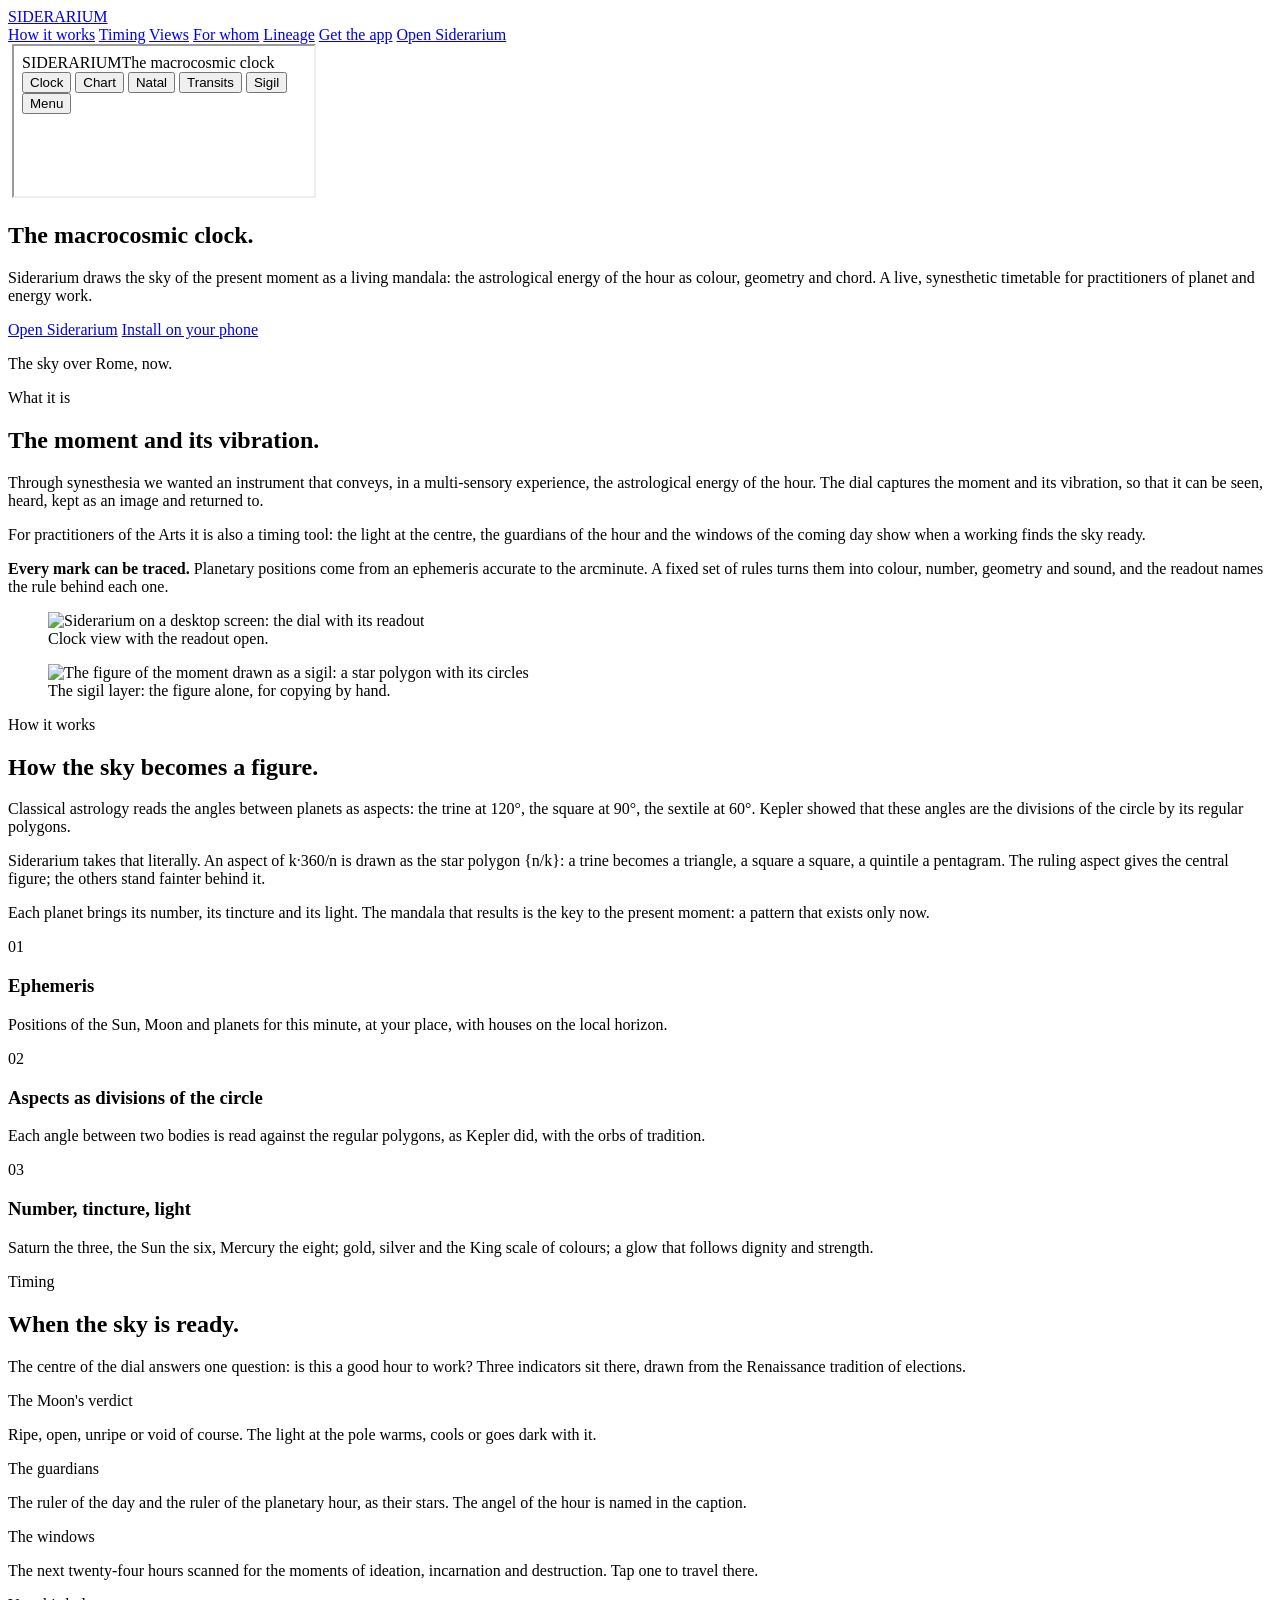
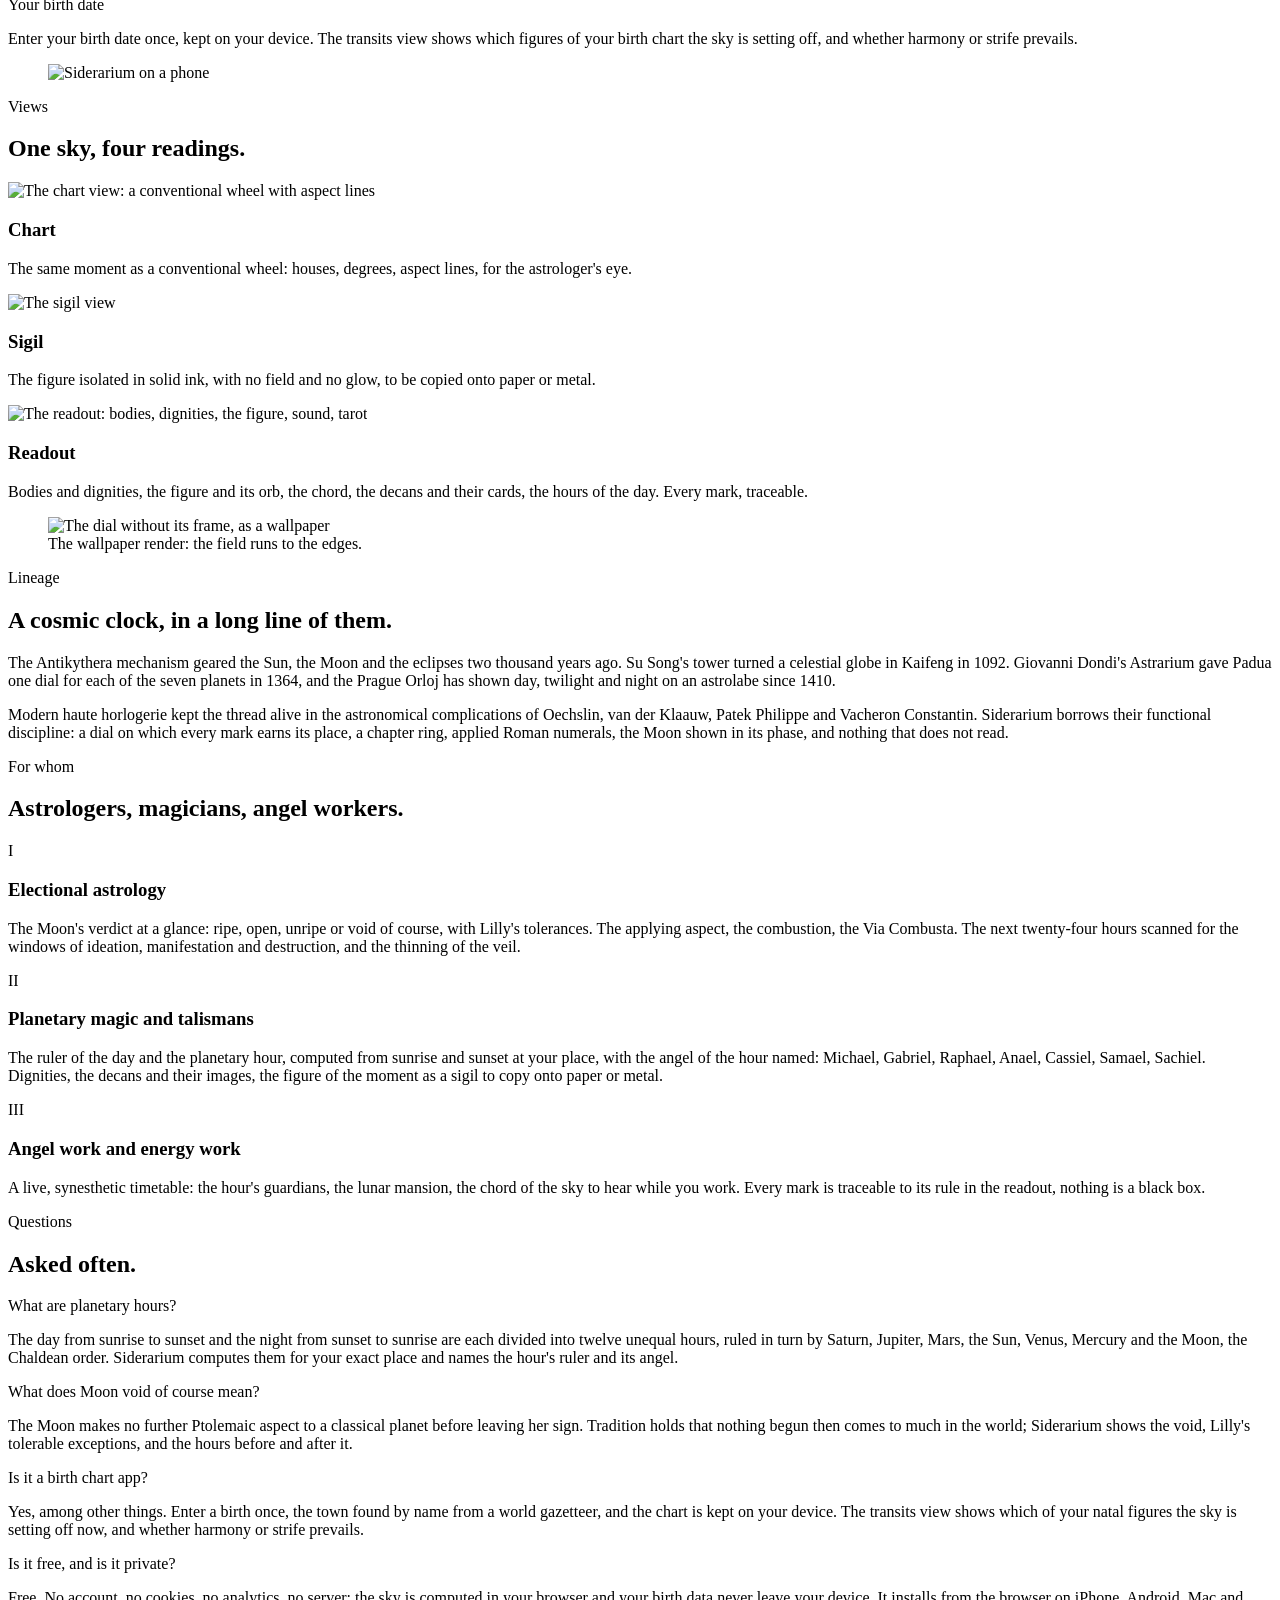
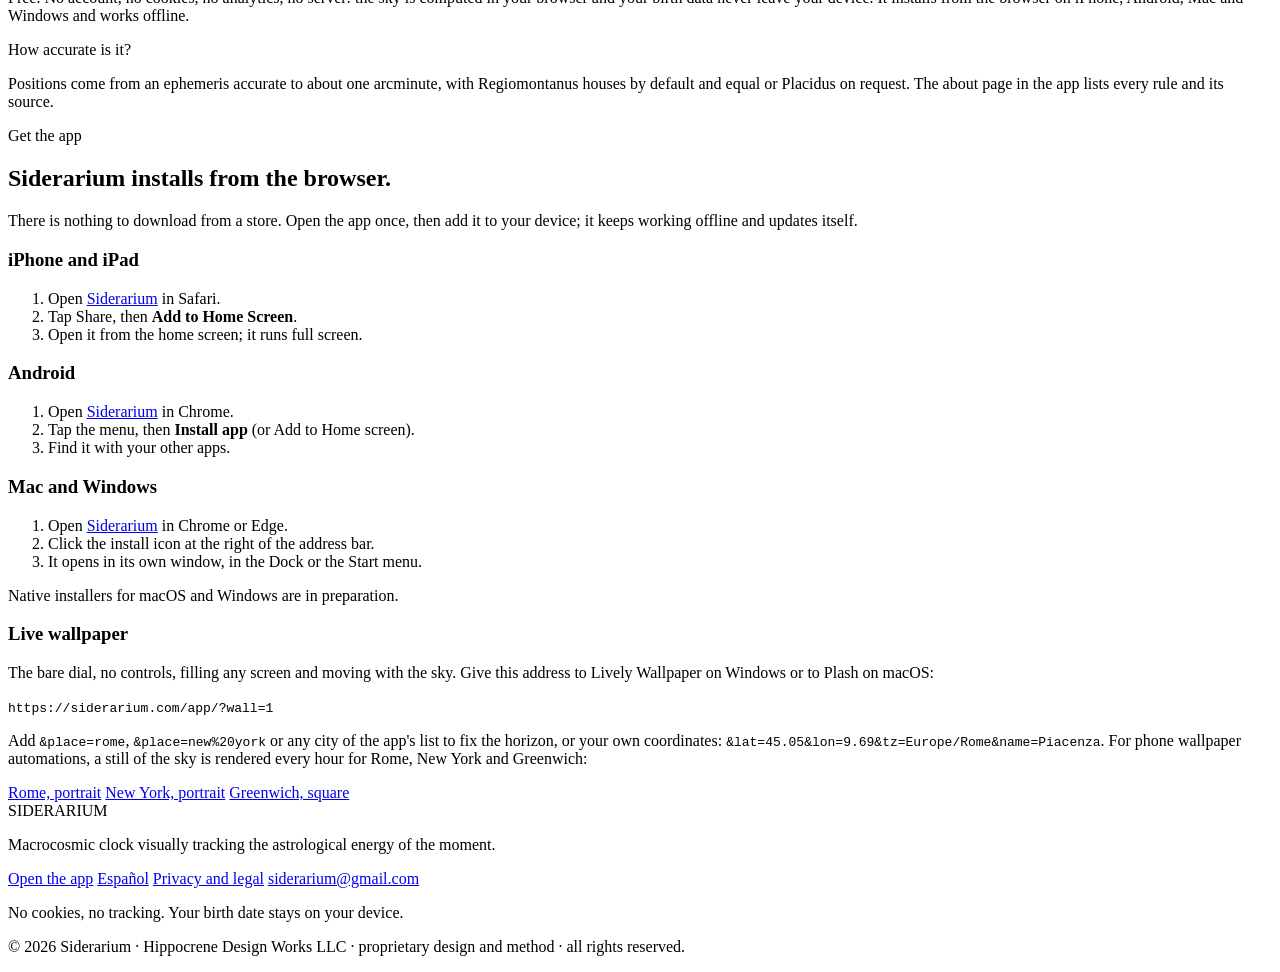
==== index.html @ b53ebc01 "publish siderarium 8eeb54c00aac8a73d66653afdf6c944dab0ee552" ====
<!doctype html>
<html lang="en">
<head>
<meta charset="utf-8">
<meta name="viewport" content="width=device-width, initial-scale=1, viewport-fit=cover">
<meta name="theme-color" content="#000000">
<title>Siderarium · Macrocosmic Clock · Planetary Hours</title>
<meta name="description" content="The sky of this moment as a living mandala: planetary hours and their angels, the Moon void of course, electional windows, the veil.">
<link rel="canonical" href="https://siderarium.com/">
<link rel="alternate" hreflang="en" href="https://siderarium.com/">
<link rel="alternate" hreflang="es" href="https://siderarium.com/app/?lang=es">
<link rel="alternate" hreflang="x-default" href="https://siderarium.com/">
<meta name="robots" content="index, follow, max-image-preview:large">
<meta property="og:title" content="Siderarium · the macrocosmic clock">
<meta property="og:description" content="The sky of the present moment as a living mandala: colour, geometry and chord. A live, synesthetic timetable for practitioners of planet and energy work.">
<meta property="og:image" content="https://siderarium.com/img/hero.jpg">
<meta property="og:url" content="https://siderarium.com/">
<meta property="og:site_name" content="Siderarium">
<meta property="og:type" content="website">
<meta name="twitter:card" content="summary_large_image">
<meta name="twitter:title" content="Siderarium · the macrocosmic clock">
<meta name="twitter:description" content="Planetary hours and their angels, the Moon's verdict, electional windows and the veil, drawn live from the sky of this moment.">
<meta name="twitter:image" content="https://siderarium.com/img/hero.jpg">
<link rel="icon" type="image/png" sizes="32x32" href="img/siderarium-32.png">
<link rel="icon" type="image/png" sizes="64x64" href="img/siderarium-64.png">
<link rel="icon" type="image/png" sizes="192x192" href="img/siderarium-192.png">
<link rel="apple-touch-icon" href="img/siderarium-180.png">
<style>
@font-face { font-family: Geist; font-weight: 400; font-display: swap; src: url("fonts/Geist-Regular.woff2") format("woff2"); }
@font-face { font-family: Geist; font-weight: 500; font-display: swap; src: url("fonts/Geist-Medium.woff2") format("woff2"); }
@font-face { font-family: "Geist Mono"; font-weight: 400; font-display: swap; src: url("fonts/GeistMono-Regular.woff2") format("woff2"); }
</style>
<link rel="stylesheet" href="style.css">
<script type="application/ld+json">
{"@context":"https://schema.org","@graph":[
 {"@type":"Organization","@id":"https://siderarium.com/#org","name":"Hippocrene Design Works LLC","url":"https://siderarium.com/","logo":"https://siderarium.com/img/siderarium-512.png","email":"siderarium@gmail.com"},
 {"@type":"WebSite","@id":"https://siderarium.com/#site","url":"https://siderarium.com/","name":"Siderarium","description":"The macrocosmic clock: the sky of the present moment as a living mandala, with planetary hours, the Moon's verdict, electional windows and the thinning of the veil.","publisher":{"@id":"https://siderarium.com/#org"},"inLanguage":["en","es"]},
 {"@type":"SoftwareApplication","@id":"https://siderarium.com/#app","name":"Siderarium","alternateName":"Siderarium, the macrocosmic clock","url":"https://siderarium.com/app/","applicationCategory":"LifestyleApplication","applicationSubCategory":"Astrology","operatingSystem":"Web, iOS, Android, macOS, Windows","browserRequirements":"Requires a modern browser; installs as a progressive web app","offers":{"@type":"Offer","price":"0","priceCurrency":"USD"},"description":"A live astrological clock for astrologers, magicians and angel workers: planetary hours and their angels, the Moon void of course and her verdict, electional windows, the thinning of the veil, birth charts and transits, the figure of the moment as a sigil and as a chord.","featureList":["Planetary hours and the angel of the hour","Moon void of course and the Moon's verdict","Electional windows: ideation, manifestation, destruction","The thinning of the veil","Birth charts with a world gazetteer, transits and synastry","Sigil of the moment","The chord of the sky, to listen"],"image":"https://siderarium.com/img/hero.jpg","author":{"@id":"https://siderarium.com/#org"},"isAccessibleForFree":true,"inLanguage":["en","es"]},
 {"@type":"FAQPage","mainEntity":[
  {"@type":"Question","name":"What are planetary hours?","acceptedAnswer":{"@type":"Answer","text":"The day from sunrise to sunset and the night from sunset to sunrise are each divided into twelve unequal hours, ruled in turn by Saturn, Jupiter, Mars, the Sun, Venus, Mercury and the Moon, the Chaldean order. Siderarium computes them for your exact place and names the hour's ruler and its angel."}},
  {"@type":"Question","name":"What does Moon void of course mean?","acceptedAnswer":{"@type":"Answer","text":"The Moon makes no further Ptolemaic aspect to a classical planet before leaving her sign. Tradition holds that nothing begun then comes to much in the world; Siderarium shows the void, Lilly's tolerable exceptions, and the hours before and after it."}},
  {"@type":"Question","name":"Is Siderarium a birth chart app?","acceptedAnswer":{"@type":"Answer","text":"Yes, among other things. Enter a birth once, the town found by name from a world gazetteer, and the chart is kept on your device. The transits view shows which of your natal figures the sky is setting off now, and whether harmony or strife prevails."}},
  {"@type":"Question","name":"Is Siderarium free and private?","acceptedAnswer":{"@type":"Answer","text":"Free. No account, no cookies, no analytics, no server: the sky is computed in your browser and your birth data never leave your device. It installs from the browser on iPhone, Android, Mac and Windows and works offline."}},
  {"@type":"Question","name":"How accurate is Siderarium?","acceptedAnswer":{"@type":"Answer","text":"Positions come from an ephemeris accurate to about one arcminute, with Regiomontanus houses by default and equal or Placidus on request. The about page in the app lists every rule and its source."}}
 ]}
]}
</script>
</head>
<body>

<header class="bar">
  <a class="brand" href="#top" aria-label="Siderarium"><img src="img/siderarium-192.png" alt=""><span class="mark">SIDERARIUM</span></a>
  <nav>
    <a href="#how">How it works</a>
    <a href="#timing">Timing</a>
    <a href="#views">Views</a>
    <a href="#who">For whom</a>
    <a href="#lineage">Lineage</a>
    <a href="#get">Get the app</a>
    <a class="btn small primary" href="app/">Open Siderarium</a>
  </nav>
</header>

<main id="top">
  <section class="hero">
    <div class="sky" aria-hidden="true">
      <picture>
        <source media="(max-width: 700px)" srcset="img/hero-square.jpg">
        <img src="img/hero.jpg" alt="">
      </picture>
      <iframe id="live" title="Siderarium, live" data-src="app/?wall=1&amp;place=rome" tabindex="-1"></iframe>
    </div>
    <div class="wrap">
      <h1>The macrocosmic clock.</h1>
      <p class="lede">Siderarium draws the sky of the present moment as a living mandala: the astrological energy of the hour as colour, geometry and chord. A live, synesthetic timetable for practitioners of planet and energy work.</p>
      <div class="cta">
        <a class="btn primary" href="app/">Open Siderarium</a>
        <a class="btn" href="#get">Install on your phone</a>
      </div>
      <p class="live-note" id="live-note">The sky over Rome, now.</p>
    </div>
  </section>

  <section id="what">
    <div class="wrap two">
      <div class="prose">
        <p class="kicker">What it is</p>
        <h2>The moment and its vibration.</h2>
        <p>Through synesthesia we wanted an instrument that conveys, in a multi-sensory experience, the astrological energy of the hour. The dial captures the moment and its vibration, so that it can be seen, heard, kept as an image and returned to.</p>
        <p>For practitioners of the Arts it is also a timing tool: the light at the centre, the guardians of the hour and the windows of the coming day show when a working finds the sky ready.</p>
        <p><strong>Every mark can be traced.</strong> Planetary positions come from an ephemeris accurate to the arcminute. A fixed set of rules turns them into colour, number, geometry and sound, and the readout names the rule behind each one.</p>
      </div>
      <figure>
        <img loading="lazy" src="img/desk-clock.jpg" alt="Siderarium on a desktop screen: the dial with its readout" width="1800" height="1125">
        <figcaption>Clock view with the readout open.</figcaption>
      </figure>
    </div>
  </section>

  <section id="how">
    <div class="wrap">
      <div class="two flip">
        <figure>
          <img loading="lazy" src="img/figure.jpg" alt="The figure of the moment drawn as a sigil: a star polygon with its circles" width="1000" height="1000">
          <figcaption>The sigil layer: the figure alone, for copying by hand.</figcaption>
        </figure>
        <div class="prose">
          <p class="kicker">How it works</p>
          <h2>How the sky becomes a figure.</h2>
          <p>Classical astrology reads the angles between planets as aspects: the trine at 120°, the square at 90°, the sextile at 60°. Kepler showed that these angles are the divisions of the circle by its regular polygons.</p>
          <p>Siderarium takes that literally. An aspect of k·360/n is drawn as the star polygon {n/k}: a trine becomes a triangle, a square a square, a quintile a pentagram. The ruling aspect gives the central figure; the others stand fainter behind it.</p>
          <p>Each planet brings its number, its tincture and its light. The mandala that results is the key to the present moment: a pattern that exists only now.</p>
        </div>
      </div>
      <div class="steps">
        <div class="step"><span class="n">01</span><h3>Ephemeris</h3><p>Positions of the Sun, Moon and planets for this minute, at your place, with houses on the local horizon.</p></div>
        <div class="step"><span class="n">02</span><h3>Aspects as divisions of the circle</h3><p>Each angle between two bodies is read against the regular polygons, as Kepler did, with the orbs of tradition.</p></div>
        <div class="step"><span class="n">03</span><h3>Number, tincture, light</h3><p>Saturn the three, the Sun the six, Mercury the eight; gold, silver and the King scale of colours; a glow that follows dignity and strength.</p></div>
      </div>
    </div>
  </section>

  <section id="timing">
    <div class="wrap two">
      <div class="prose">
        <p class="kicker">Timing</p>
        <h2>When the sky is ready.</h2>
        <p>The centre of the dial answers one question: is this a good hour to work? Three indicators sit there, drawn from the Renaissance tradition of elections.</p>
        <div class="rows">
          <div class="row"><span class="k">The Moon's verdict</span><p>Ripe, open, unripe or void of course. The light at the pole warms, cools or goes dark with it.</p></div>
          <div class="row"><span class="k">The guardians</span><p>The ruler of the day and the ruler of the planetary hour, as their stars. The angel of the hour is named in the caption.</p></div>
          <div class="row"><span class="k">The windows</span><p>The next twenty-four hours scanned for the moments of ideation, incarnation and destruction. Tap one to travel there.</p></div>
          <div class="row"><span class="k">Your birth date</span><p>Enter your birth date once, kept on your device. The transits view shows which figures of your birth chart the sky is setting off, and whether harmony or strife prevails.</p></div>
        </div>
      </div>
      <figure class="phone">
        <img loading="lazy" src="img/phone.png" alt="Siderarium on a phone" width="780" height="1688">
      </figure>
    </div>
  </section>

  <section id="views">
    <div class="wrap">
      <p class="kicker">Views</p>
      <h2>One sky, four readings.</h2>
      <div class="views">
        <div class="view"><img loading="lazy" src="img/desk-chart.jpg" alt="The chart view: a conventional wheel with aspect lines"><h3>Chart</h3><p>The same moment as a conventional wheel: houses, degrees, aspect lines, for the astrologer's eye.</p></div>
        <div class="view"><img loading="lazy" src="img/sigil.jpg" alt="The sigil view"><h3>Sigil</h3><p>The figure isolated in solid ink, with no field and no glow, to be copied onto paper or metal.</p></div>
        <div class="view"><img loading="lazy" src="img/readout.png" alt="The readout: bodies, dignities, the figure, sound, tarot"><h3>Readout</h3><p>Bodies and dignities, the figure and its orb, the chord, the decans and their cards, the hours of the day. Every mark, traceable.</p></div>
      </div>
    </div>
  </section>

  <section id="lineage">
    <div class="wrap two flip">
      <figure>
        <img loading="lazy" src="img/hero-square.jpg" alt="The dial without its frame, as a wallpaper" width="1080" height="1080">
        <figcaption>The wallpaper render: the field runs to the edges.</figcaption>
      </figure>
      <div class="prose">
        <p class="kicker">Lineage</p>
        <h2>A cosmic clock, in a long line of them.</h2>
        <p>The Antikythera mechanism geared the Sun, the Moon and the eclipses two thousand years ago. Su Song's tower turned a celestial globe in Kaifeng in 1092. Giovanni Dondi's Astrarium gave Padua one dial for each of the seven planets in 1364, and the Prague Orloj has shown day, twilight and night on an astrolabe since 1410.</p>
        <p>Modern haute horlogerie kept the thread alive in the astronomical complications of Oechslin, van der Klaauw, Patek Philippe and Vacheron Constantin. Siderarium borrows their functional discipline: a dial on which every mark earns its place, a chapter ring, applied Roman numerals, the Moon shown in its phase, and nothing that does not read.</p>
      </div>
    </div>
  </section>

  <section id="who">
    <div class="wrap">
      <p class="kicker">For whom</p>
      <h2>Astrologers, magicians, angel workers.</h2>
      <div class="steps">
        <div class="step"><span class="n">I</span><h3>Electional astrology</h3><p>The Moon's verdict at a glance: ripe, open, unripe or void of course, with Lilly's tolerances. The applying aspect, the combustion, the Via Combusta. The next twenty-four hours scanned for the windows of ideation, manifestation and destruction, and the thinning of the veil.</p></div>
        <div class="step"><span class="n">II</span><h3>Planetary magic and talismans</h3><p>The ruler of the day and the planetary hour, computed from sunrise and sunset at your place, with the angel of the hour named: Michael, Gabriel, Raphael, Anael, Cassiel, Samael, Sachiel. Dignities, the decans and their images, the figure of the moment as a sigil to copy onto paper or metal.</p></div>
        <div class="step"><span class="n">III</span><h3>Angel work and energy work</h3><p>A live, synesthetic timetable: the hour's guardians, the lunar mansion, the chord of the sky to hear while you work. Every mark is traceable to its rule in the readout, nothing is a black box.</p></div>
      </div>
    </div>
  </section>

  <section id="faq">
    <div class="wrap">
      <p class="kicker">Questions</p>
      <h2>Asked often.</h2>
      <div class="rows">
        <div class="row"><span class="k">What are planetary hours?</span><p>The day from sunrise to sunset and the night from sunset to sunrise are each divided into twelve unequal hours, ruled in turn by Saturn, Jupiter, Mars, the Sun, Venus, Mercury and the Moon, the Chaldean order. Siderarium computes them for your exact place and names the hour's ruler and its angel.</p></div>
        <div class="row"><span class="k">What does Moon void of course mean?</span><p>The Moon makes no further Ptolemaic aspect to a classical planet before leaving her sign. Tradition holds that nothing begun then comes to much in the world; Siderarium shows the void, Lilly's tolerable exceptions, and the hours before and after it.</p></div>
        <div class="row"><span class="k">Is it a birth chart app?</span><p>Yes, among other things. Enter a birth once, the town found by name from a world gazetteer, and the chart is kept on your device. The transits view shows which of your natal figures the sky is setting off now, and whether harmony or strife prevails.</p></div>
        <div class="row"><span class="k">Is it free, and is it private?</span><p>Free. No account, no cookies, no analytics, no server: the sky is computed in your browser and your birth data never leave your device. It installs from the browser on iPhone, Android, Mac and Windows and works offline.</p></div>
        <div class="row"><span class="k">How accurate is it?</span><p>Positions come from an ephemeris accurate to about one arcminute, with Regiomontanus houses by default and equal or Placidus on request. The about page in the app lists every rule and its source.</p></div>
      </div>
    </div>
  </section>

  <section id="get">
    <div class="wrap">
      <p class="kicker">Get the app</p>
      <h2>Siderarium installs from the browser.</h2>
      <p class="dim">There is nothing to download from a store. Open the app once, then add it to your device; it keeps working offline and updates itself.</p>
      <div class="cards">
        <div class="card">
          <h3>iPhone and iPad</h3>
          <ol><li>Open <a href="app/">Siderarium</a> in Safari.</li><li>Tap Share, then <strong>Add to Home Screen</strong>.</li><li>Open it from the home screen; it runs full screen.</li></ol>
        </div>
        <div class="card">
          <h3>Android</h3>
          <ol><li>Open <a href="app/">Siderarium</a> in Chrome.</li><li>Tap the menu, then <strong>Install app</strong> (or Add to Home screen).</li><li>Find it with your other apps.</li></ol>
        </div>
        <div class="card">
          <h3>Mac and Windows</h3>
          <ol><li>Open <a href="app/">Siderarium</a> in Chrome or Edge.</li><li>Click the install icon at the right of the address bar.</li><li>It opens in its own window, in the Dock or the Start menu.</li></ol>
          <p class="soon">Native installers for macOS and Windows are in preparation.</p>
        </div>
        <div class="card wide">
          <h3>Live wallpaper</h3>
          <p>The bare dial, no controls, filling any screen and moving with the sky. Give this address to Lively Wallpaper on Windows or to Plash on macOS:</p>
          <p><code>https://siderarium.com/app/?wall=1</code></p>
          <p>Add <code>&amp;place=rome</code>, <code>&amp;place=new%20york</code> or any city of the app's list to fix the horizon, or your own coordinates: <code>&amp;lat=45.05&amp;lon=9.69&amp;tz=Europe/Rome&amp;name=Piacenza</code>. For phone wallpaper automations, a still of the sky is rendered every hour for Rome, New York and Greenwich:</p>
          <div class="links">
            <a class="btn small" href="https://siderarium.com/sky/rome.png">Rome, portrait</a>
            <a class="btn small" href="https://siderarium.com/sky/new-york.png">New York, portrait</a>
            <a class="btn small" href="https://siderarium.com/sky/greenwich-square.png">Greenwich, square</a>
          </div>
        </div>
      </div>
    </div>
  </section>

  <footer class="wrap">
    <span class="mark">SIDERARIUM</span>
    <p>Macrocosmic clock visually tracking the astrological energy of the moment.</p>
    <div class="line">
      <a href="app/">Open the app</a>
      <a href="app/?lang=es">Español</a>
      <a href="privacy.html">Privacy and legal</a>
      <a href="mailto:siderarium@gmail.com">siderarium@gmail.com</a>
    </div>
    <p>No cookies, no tracking. Your birth date stays on your device.</p>
    <p>© 2026 Siderarium · Hippocrene Design Works LLC · proprietary design and method · all rights reserved.</p>
  </footer>
</main>

<script>
  // the live sky, loaded after the page is up; the still underneath stays if it never arrives
  (function () {
    var f = document.getElementById('live');
    if (!f || matchMedia('(prefers-reduced-motion: reduce)').matches) return;
    setTimeout(function () {
      f.addEventListener('load', function () {
        var ok = false; try { ok = !!(f.contentDocument && f.contentDocument.getElementById('dial')); } catch (e) { ok = false; }   // the app answered, not an error page
        if (ok) setTimeout(function () { f.classList.add('live'); }, 1800);
      });
      f.src = f.dataset.src;
    }, 600);
  })();
</script>
</body>
</html>
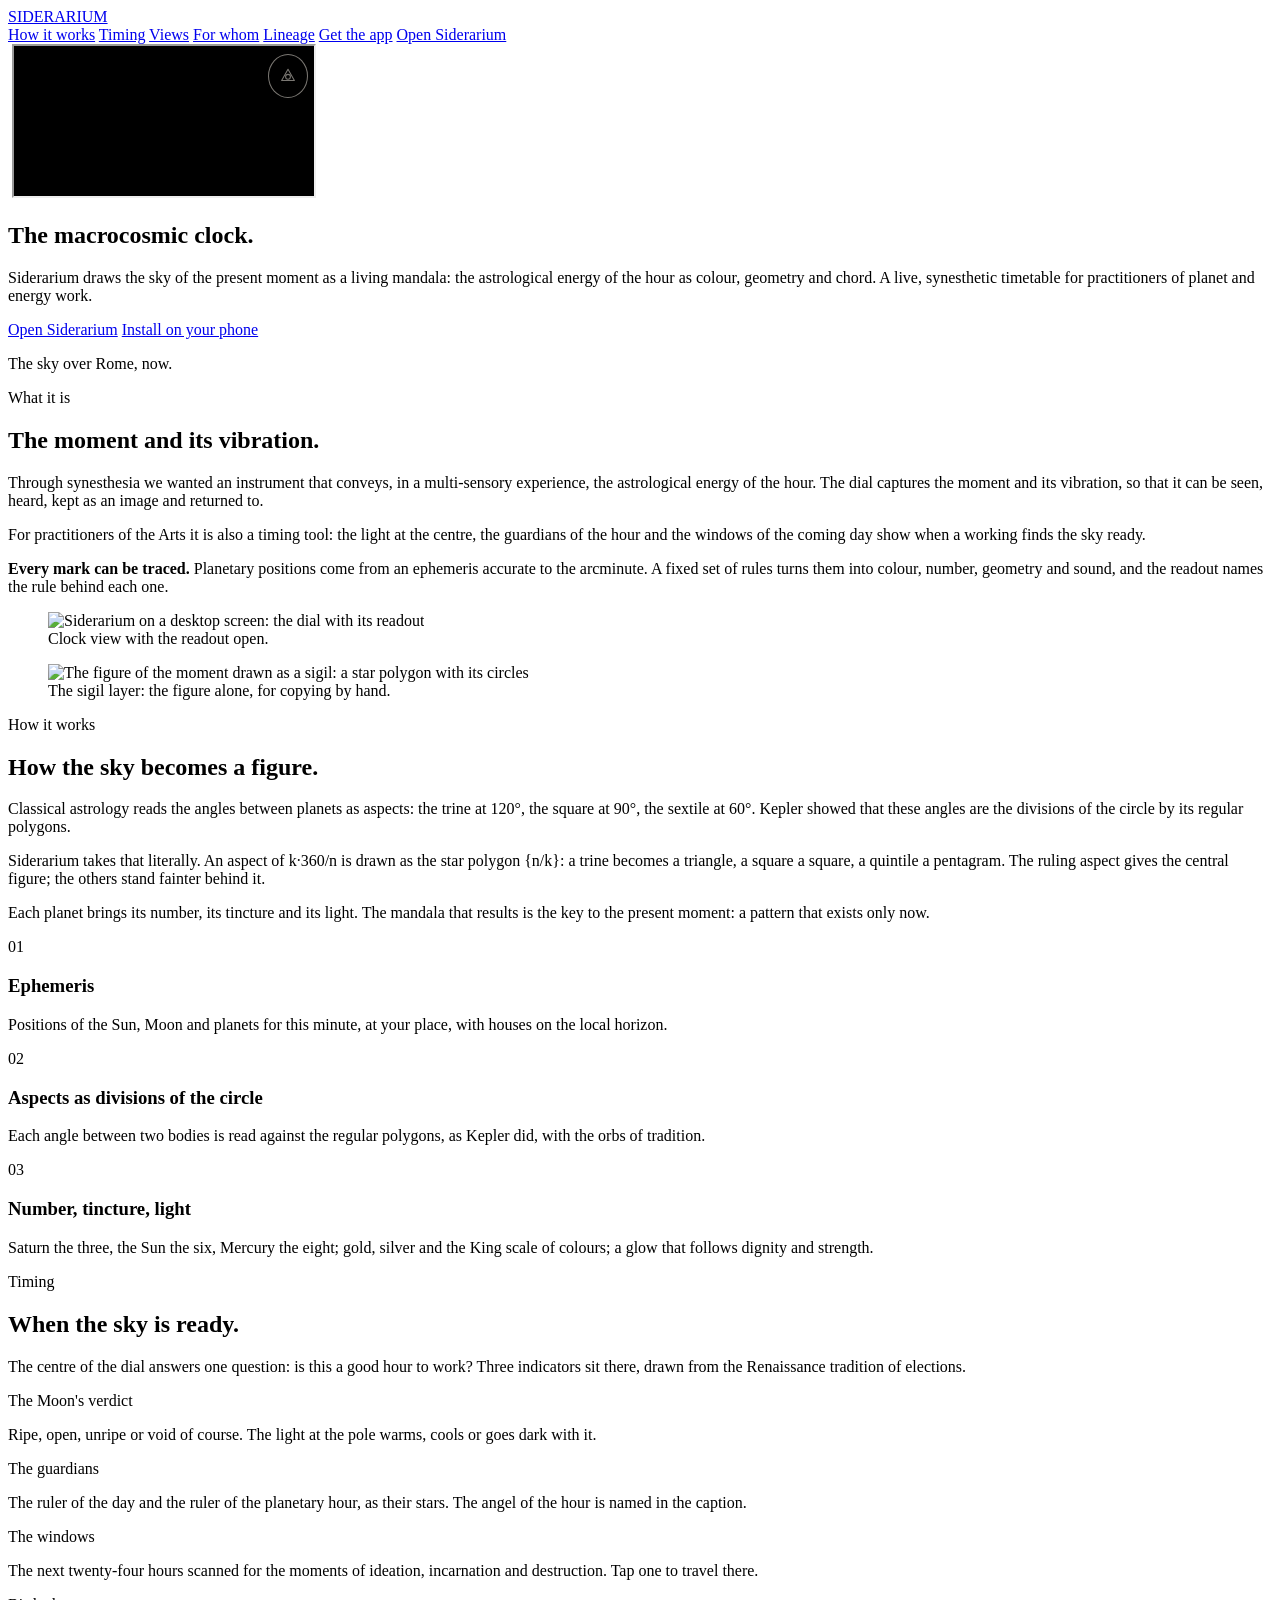
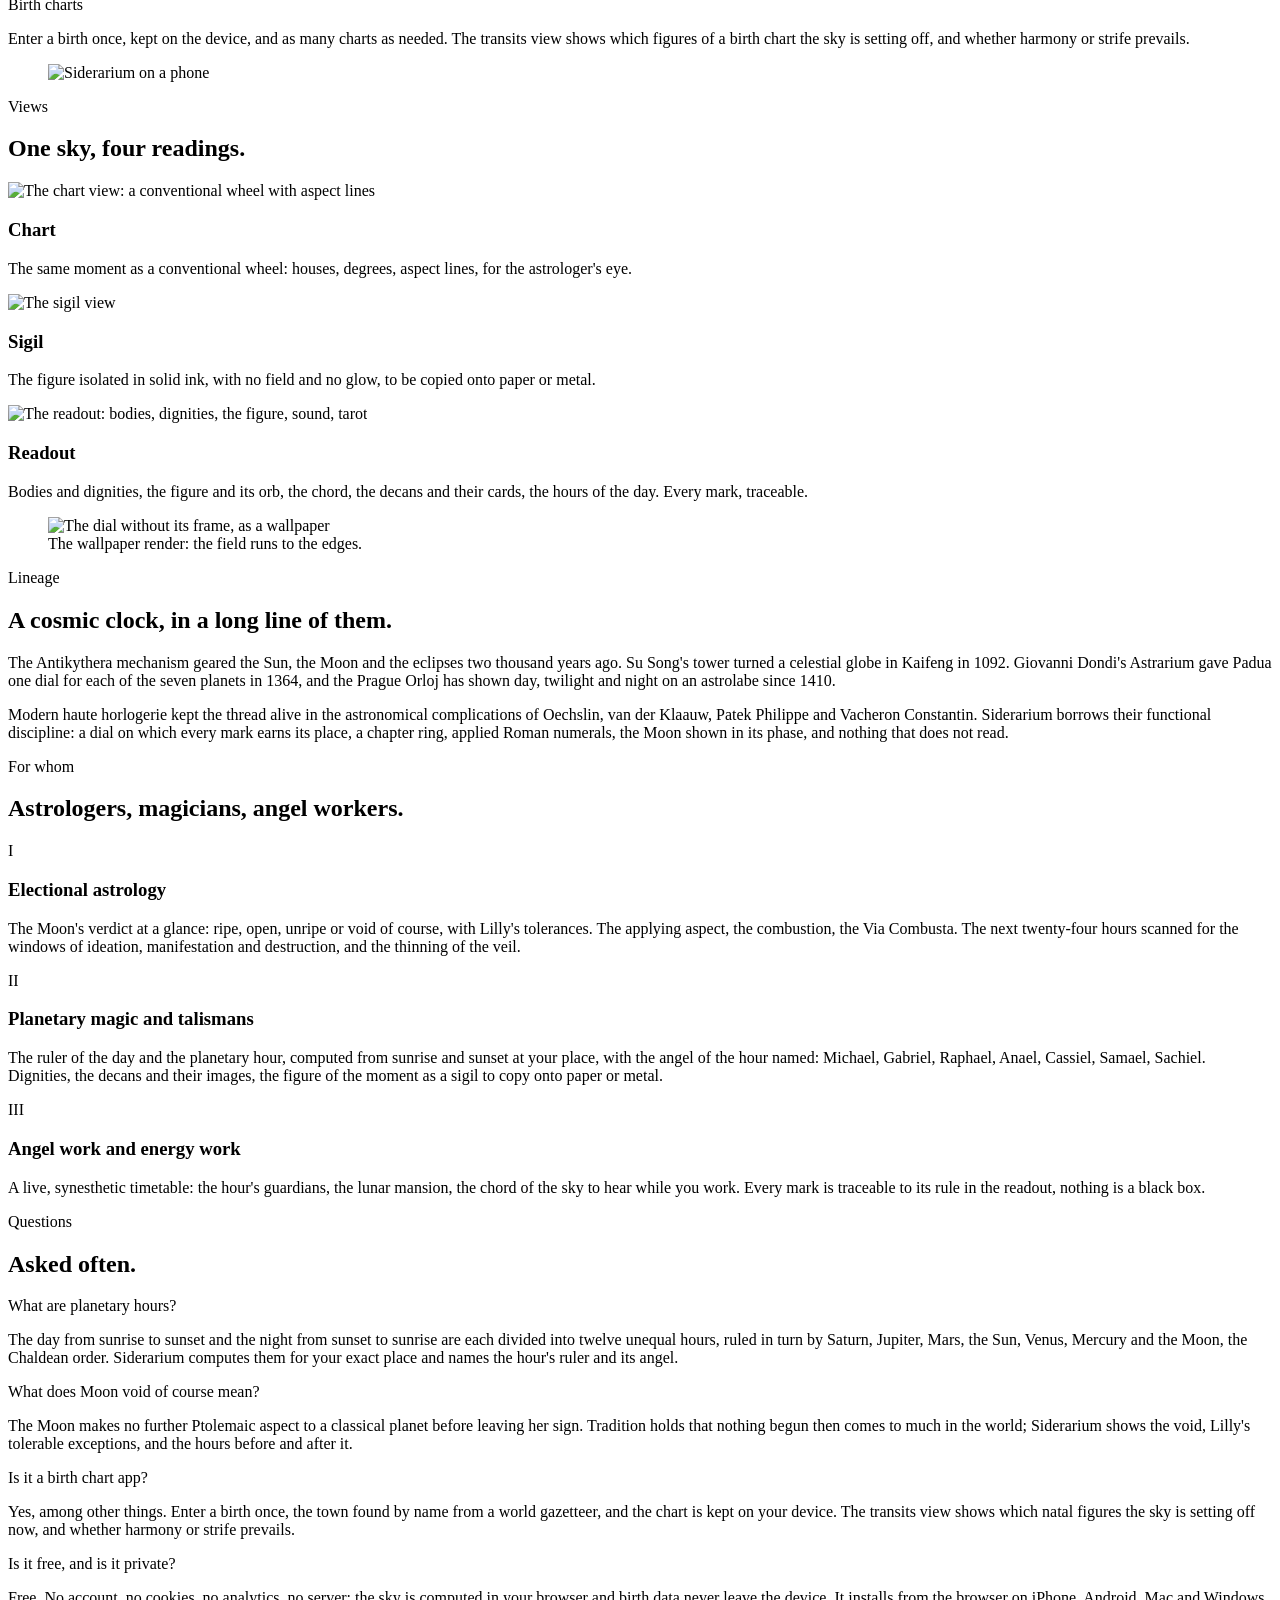
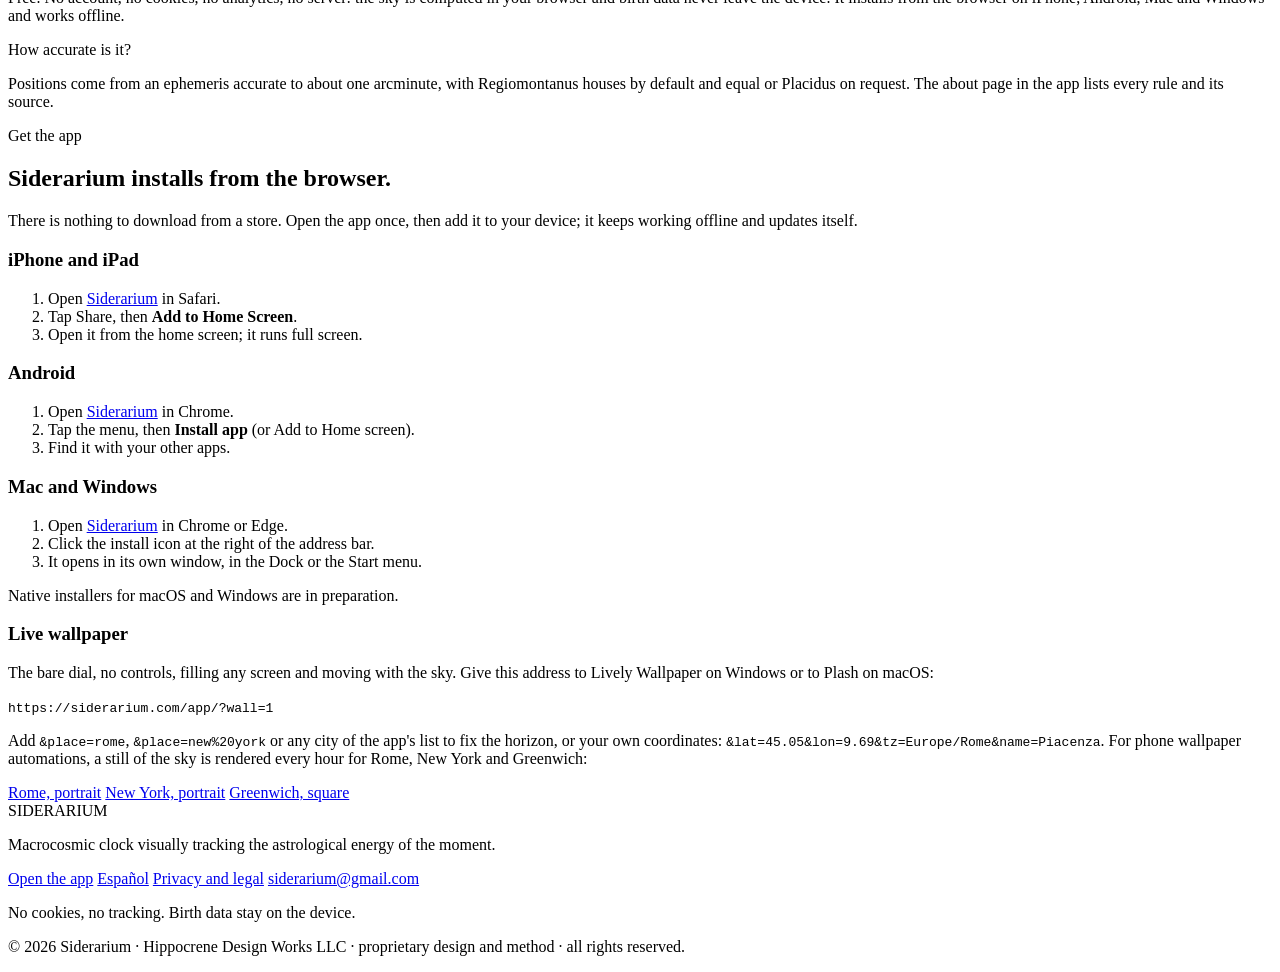
==== commit 1e364263: "publish siderarium cf717d2f05f7b4855e9c85076d3161a1b10b39f2" ====
--- a/index.html
+++ b/index.html
@@ -39,8 +39,8 @@
  {"@type":"FAQPage","mainEntity":[
   {"@type":"Question","name":"What are planetary hours?","acceptedAnswer":{"@type":"Answer","text":"The day from sunrise to sunset and the night from sunset to sunrise are each divided into twelve unequal hours, ruled in turn by Saturn, Jupiter, Mars, the Sun, Venus, Mercury and the Moon, the Chaldean order. Siderarium computes them for your exact place and names the hour's ruler and its angel."}},
   {"@type":"Question","name":"What does Moon void of course mean?","acceptedAnswer":{"@type":"Answer","text":"The Moon makes no further Ptolemaic aspect to a classical planet before leaving her sign. Tradition holds that nothing begun then comes to much in the world; Siderarium shows the void, Lilly's tolerable exceptions, and the hours before and after it."}},
-  {"@type":"Question","name":"Is Siderarium a birth chart app?","acceptedAnswer":{"@type":"Answer","text":"Yes, among other things. Enter a birth once, the town found by name from a world gazetteer, and the chart is kept on your device. The transits view shows which of your natal figures the sky is setting off now, and whether harmony or strife prevails."}},
-  {"@type":"Question","name":"Is Siderarium free and private?","acceptedAnswer":{"@type":"Answer","text":"Free. No account, no cookies, no analytics, no server: the sky is computed in your browser and your birth data never leave your device. It installs from the browser on iPhone, Android, Mac and Windows and works offline."}},
+  {"@type":"Question","name":"Is Siderarium a birth chart app?","acceptedAnswer":{"@type":"Answer","text":"Yes, among other things. Enter a birth once, the town found by name from a world gazetteer, and the chart is kept on your device. The transits view shows which natal figures the sky is setting off now, and whether harmony or strife prevails."}},
+  {"@type":"Question","name":"Is Siderarium free and private?","acceptedAnswer":{"@type":"Answer","text":"Free. No account, no cookies, no analytics, no server: the sky is computed in your browser and birth data never leave the device. It installs from the browser on iPhone, Android, Mac and Windows and works offline."}},
   {"@type":"Question","name":"How accurate is Siderarium?","acceptedAnswer":{"@type":"Answer","text":"Positions come from an ephemeris accurate to about one arcminute, with Regiomontanus houses by default and equal or Placidus on request. The about page in the app lists every rule and its source."}}
  ]}
 ]}
@@ -130,7 +130,7 @@
           <div class="row"><span class="k">The Moon's verdict</span><p>Ripe, open, unripe or void of course. The light at the pole warms, cools or goes dark with it.</p></div>
           <div class="row"><span class="k">The guardians</span><p>The ruler of the day and the ruler of the planetary hour, as their stars. The angel of the hour is named in the caption.</p></div>
           <div class="row"><span class="k">The windows</span><p>The next twenty-four hours scanned for the moments of ideation, incarnation and destruction. Tap one to travel there.</p></div>
-          <div class="row"><span class="k">Your birth date</span><p>Enter your birth date once, kept on your device. The transits view shows which figures of your birth chart the sky is setting off, and whether harmony or strife prevails.</p></div>
+          <div class="row"><span class="k">Birth charts</span><p>Enter a birth once, kept on the device, and as many charts as needed. The transits view shows which figures of a birth chart the sky is setting off, and whether harmony or strife prevails.</p></div>
         </div>
       </div>
       <figure class="phone">
@@ -185,8 +185,8 @@
       <div class="rows">
         <div class="row"><span class="k">What are planetary hours?</span><p>The day from sunrise to sunset and the night from sunset to sunrise are each divided into twelve unequal hours, ruled in turn by Saturn, Jupiter, Mars, the Sun, Venus, Mercury and the Moon, the Chaldean order. Siderarium computes them for your exact place and names the hour's ruler and its angel.</p></div>
         <div class="row"><span class="k">What does Moon void of course mean?</span><p>The Moon makes no further Ptolemaic aspect to a classical planet before leaving her sign. Tradition holds that nothing begun then comes to much in the world; Siderarium shows the void, Lilly's tolerable exceptions, and the hours before and after it.</p></div>
-        <div class="row"><span class="k">Is it a birth chart app?</span><p>Yes, among other things. Enter a birth once, the town found by name from a world gazetteer, and the chart is kept on your device. The transits view shows which of your natal figures the sky is setting off now, and whether harmony or strife prevails.</p></div>
-        <div class="row"><span class="k">Is it free, and is it private?</span><p>Free. No account, no cookies, no analytics, no server: the sky is computed in your browser and your birth data never leave your device. It installs from the browser on iPhone, Android, Mac and Windows and works offline.</p></div>
+        <div class="row"><span class="k">Is it a birth chart app?</span><p>Yes, among other things. Enter a birth once, the town found by name from a world gazetteer, and the chart is kept on your device. The transits view shows which natal figures the sky is setting off now, and whether harmony or strife prevails.</p></div>
+        <div class="row"><span class="k">Is it free, and is it private?</span><p>Free. No account, no cookies, no analytics, no server: the sky is computed in your browser and birth data never leave the device. It installs from the browser on iPhone, Android, Mac and Windows and works offline.</p></div>
         <div class="row"><span class="k">How accurate is it?</span><p>Positions come from an ephemeris accurate to about one arcminute, with Regiomontanus houses by default and equal or Placidus on request. The about page in the app lists every rule and its source.</p></div>
       </div>
     </div>
@@ -235,7 +235,7 @@
       <a href="privacy.html">Privacy and legal</a>
       <a href="mailto:siderarium@gmail.com">siderarium@gmail.com</a>
     </div>
-    <p>No cookies, no tracking. Your birth date stays on your device.</p>
+    <p>No cookies, no tracking. Birth data stay on the device.</p>
     <p>© 2026 Siderarium · Hippocrene Design Works LLC · proprietary design and method · all rights reserved.</p>
   </footer>
 </main>
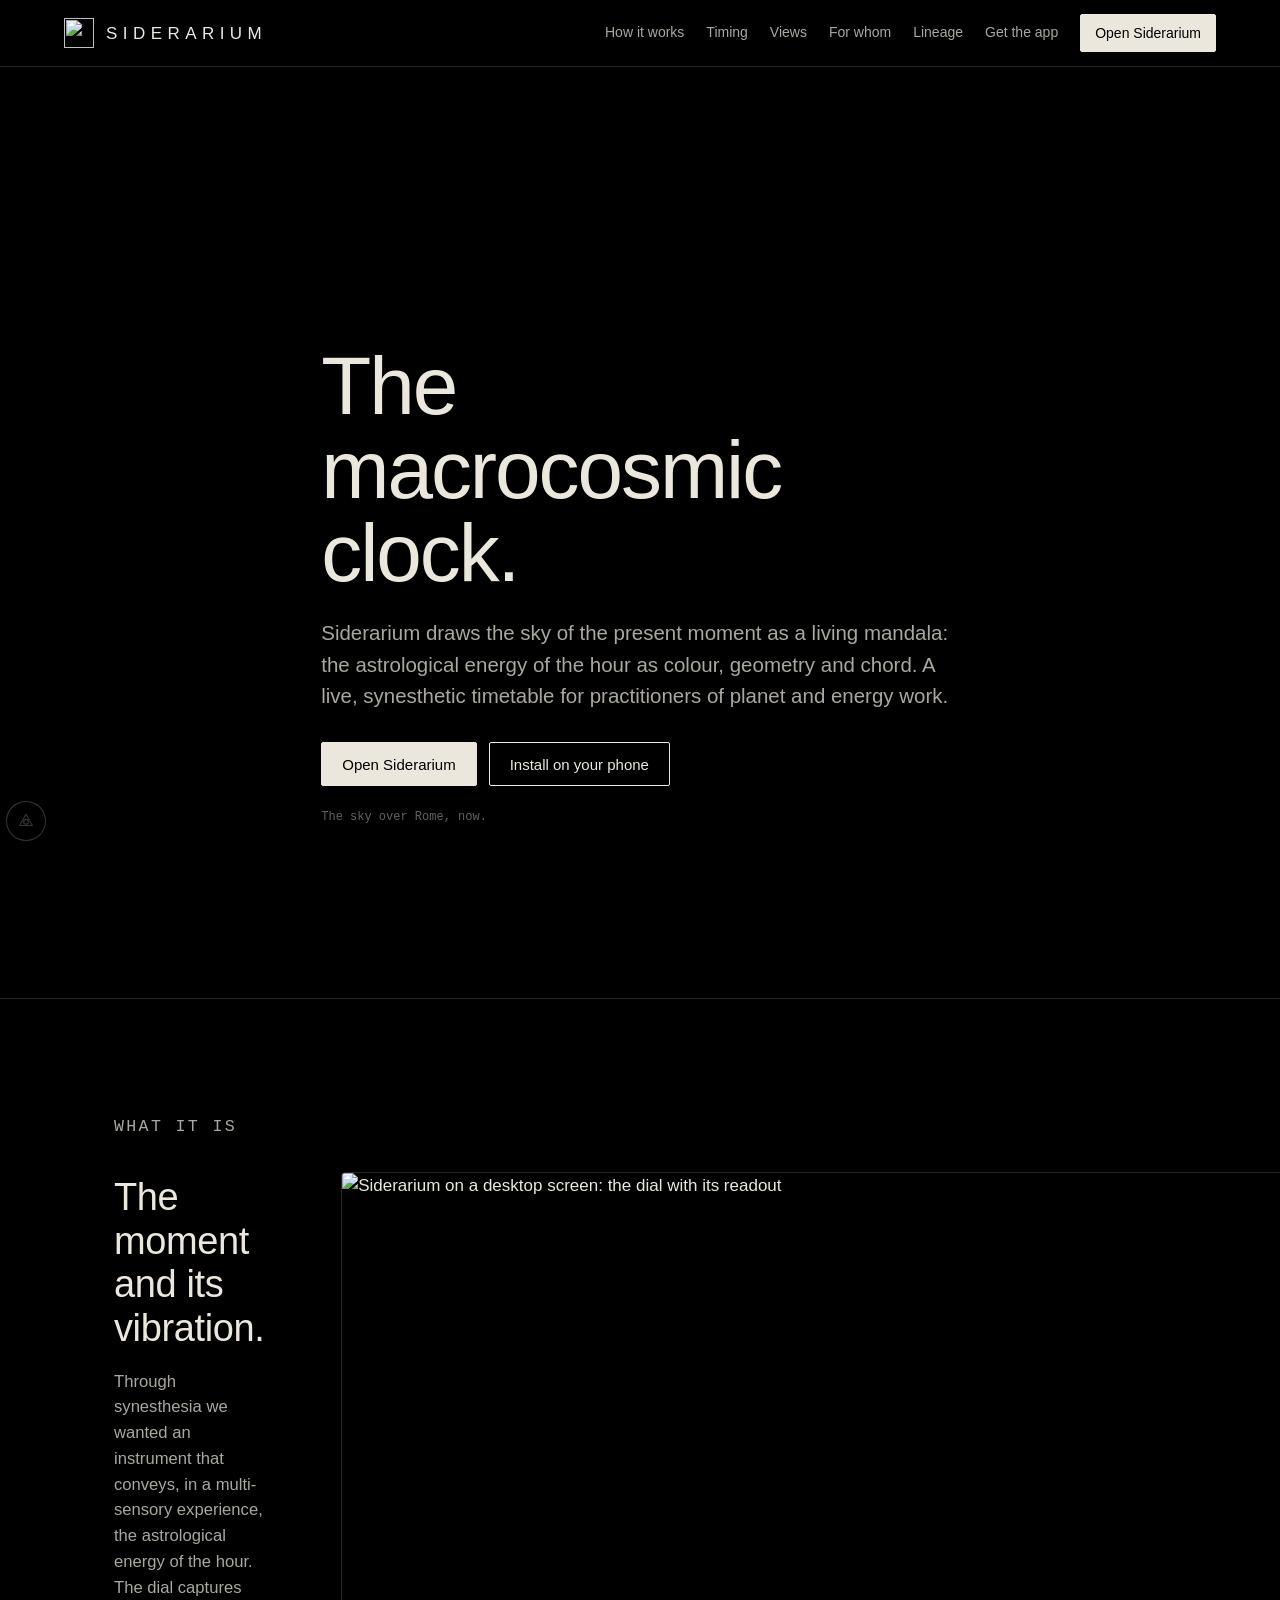
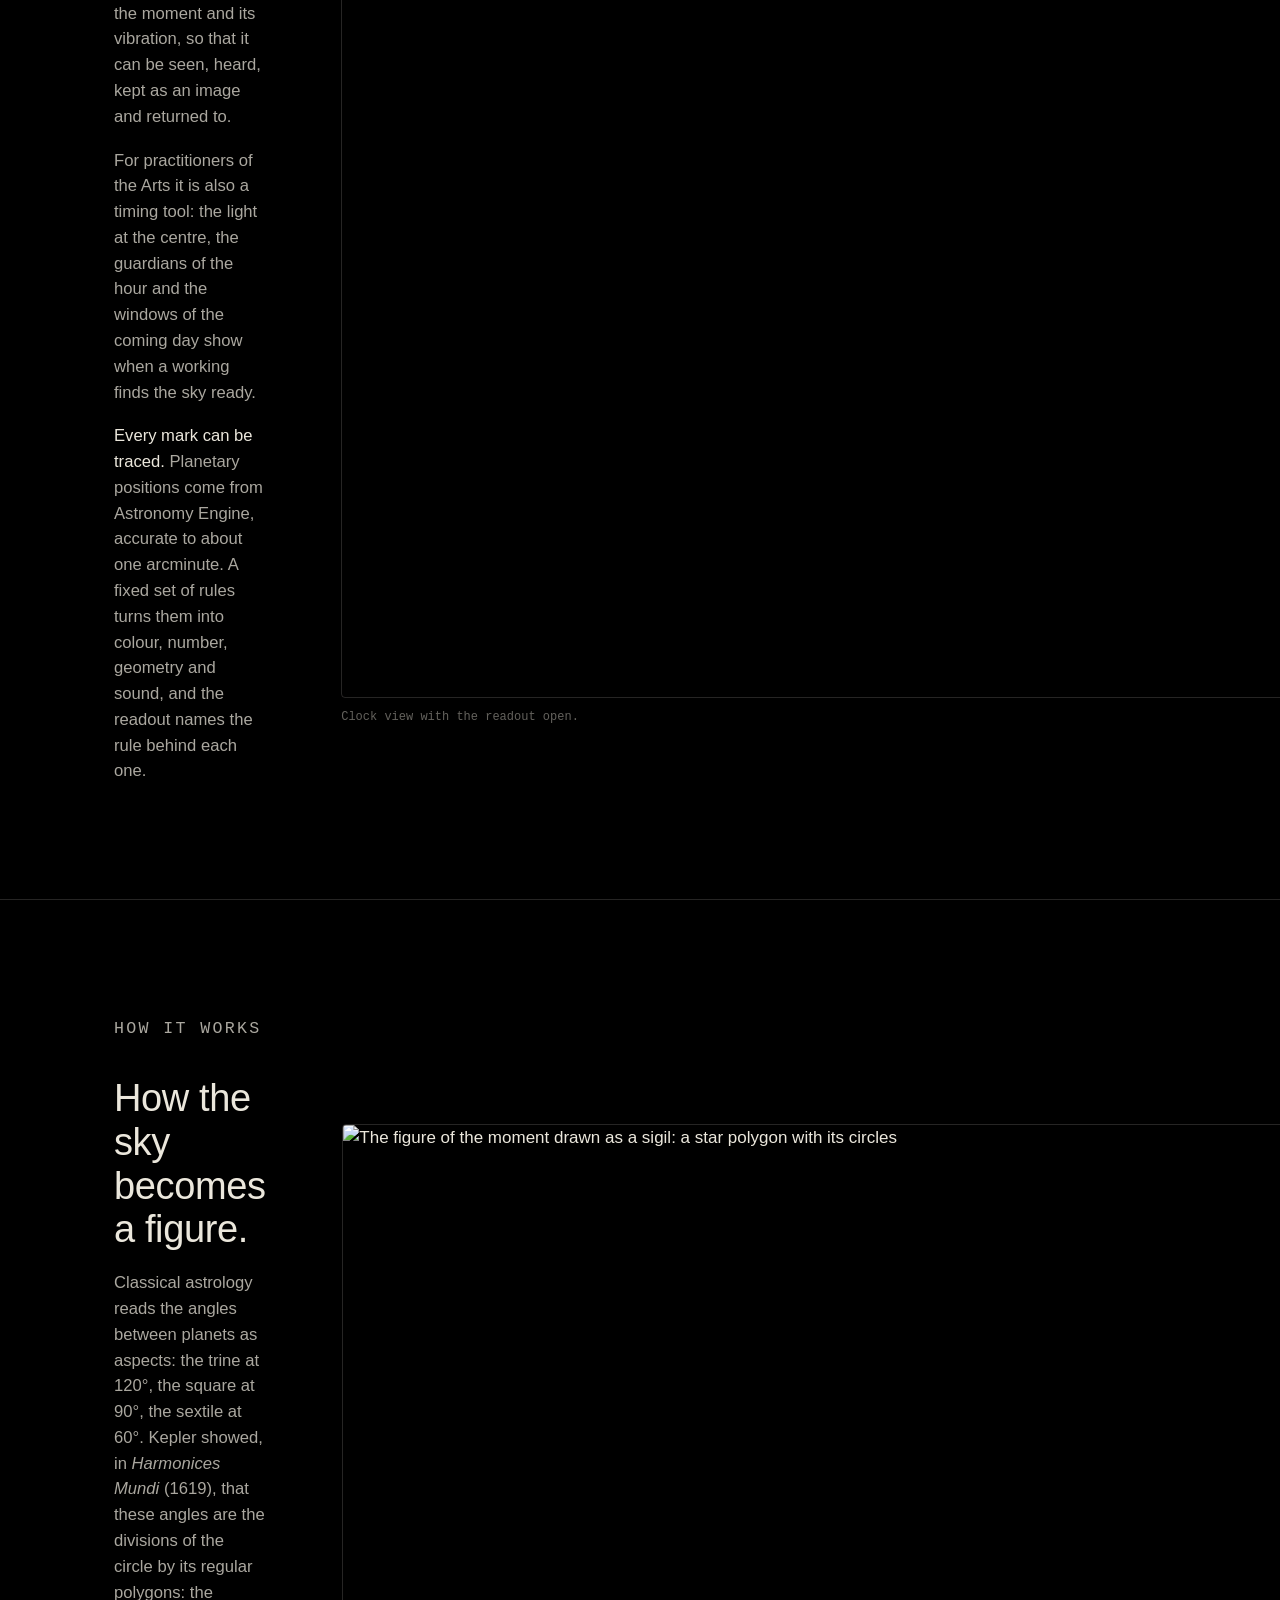
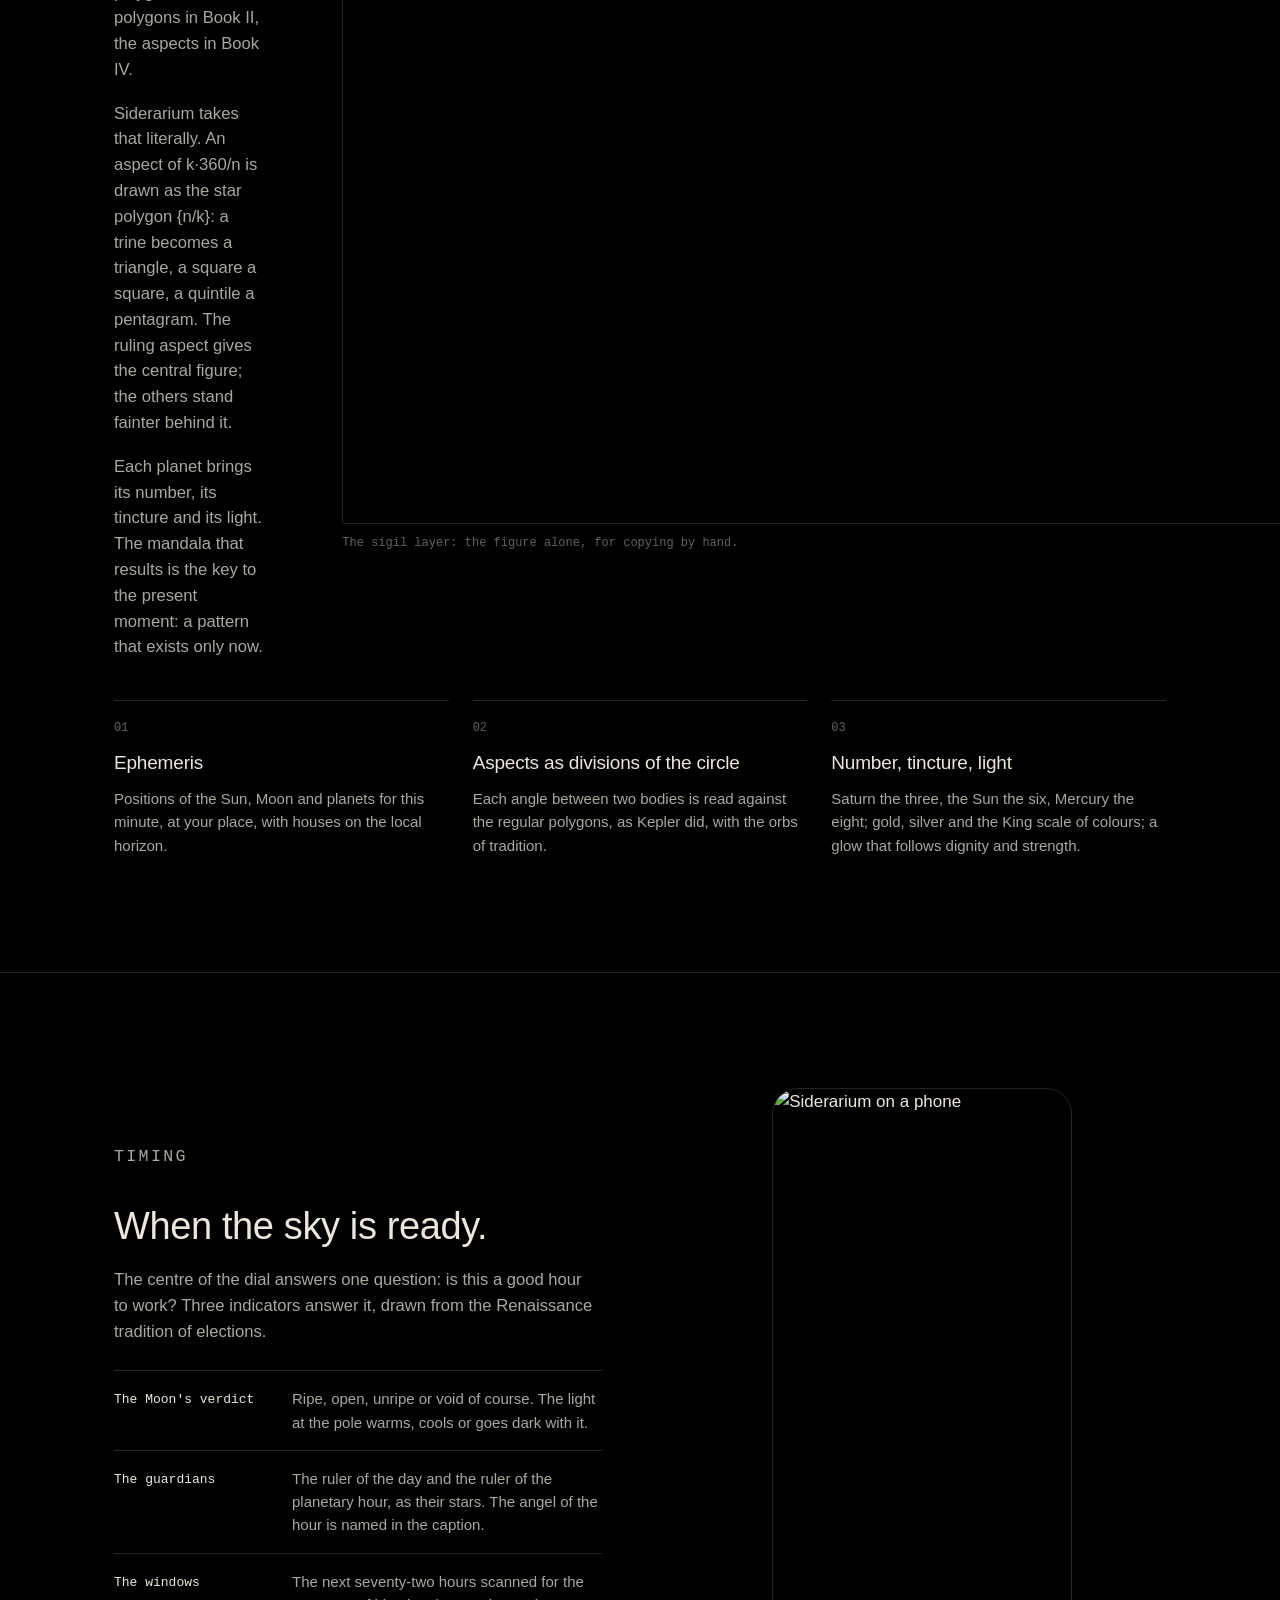
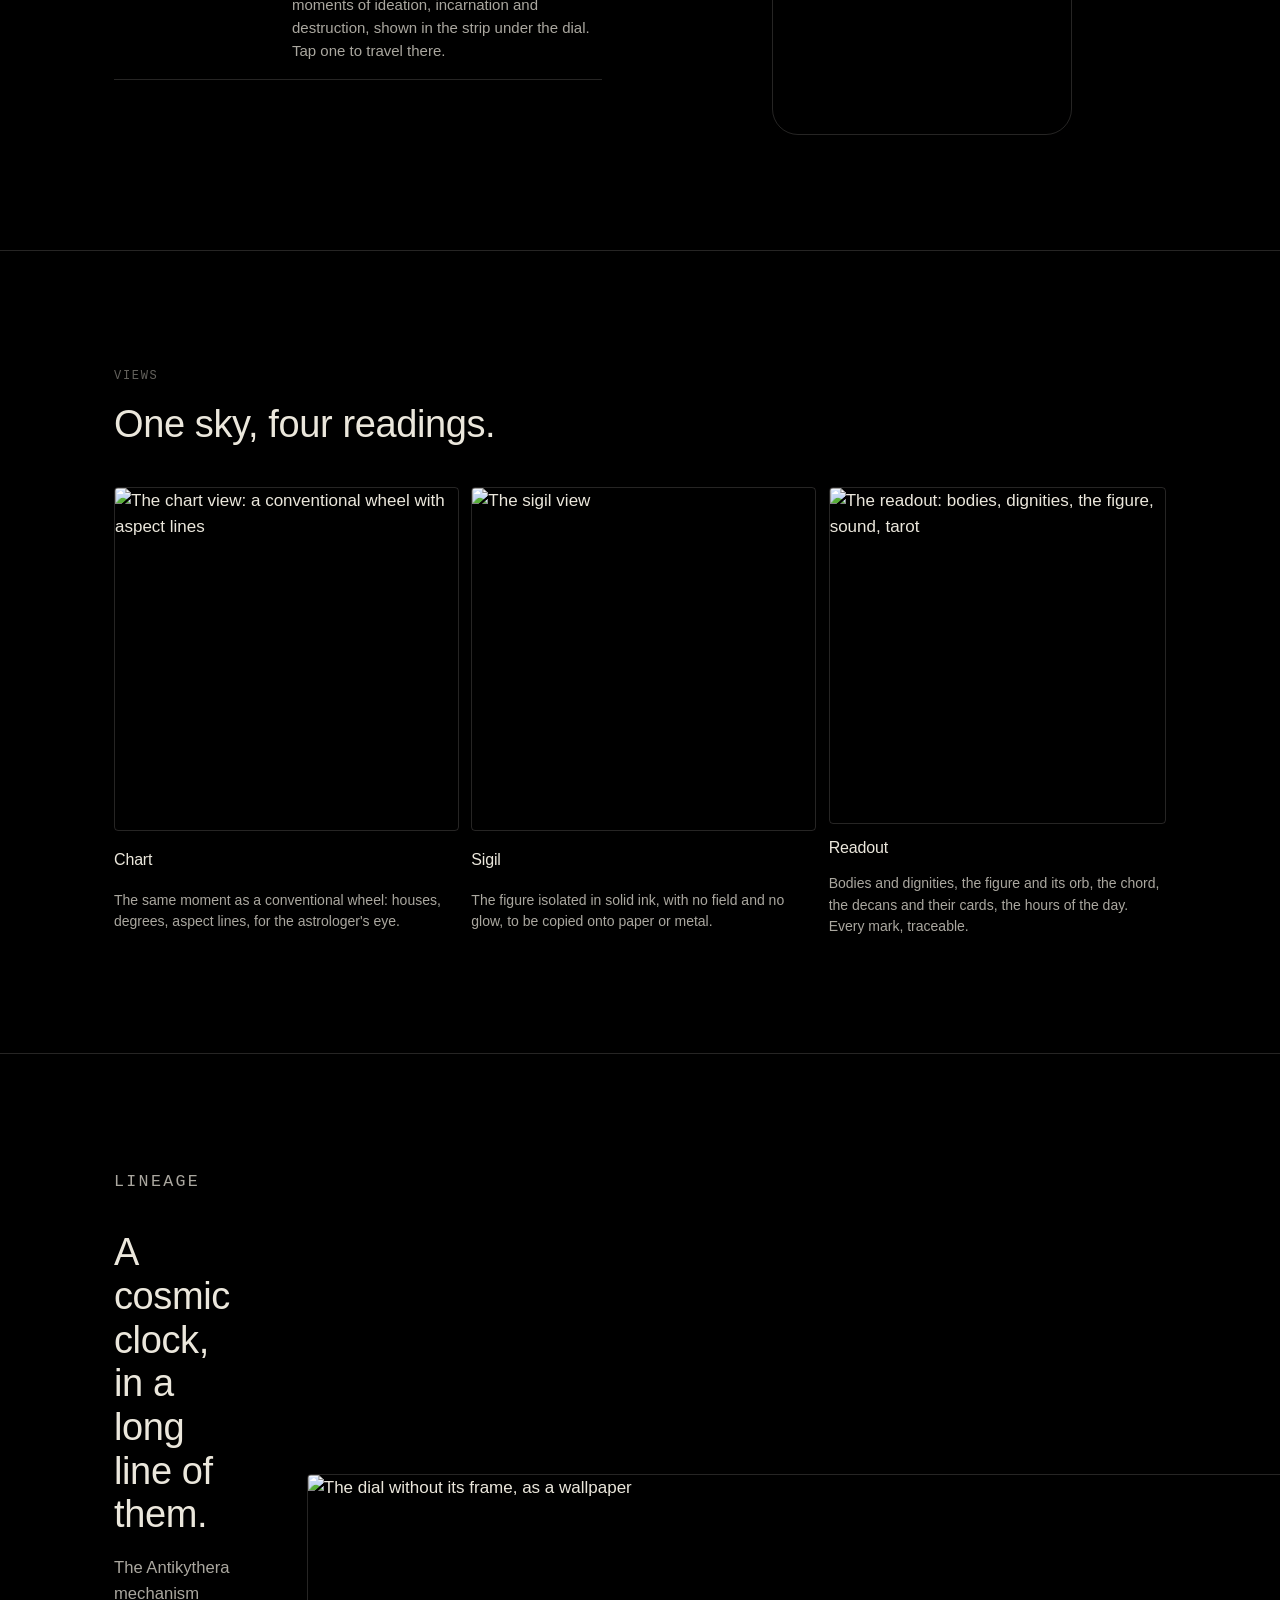
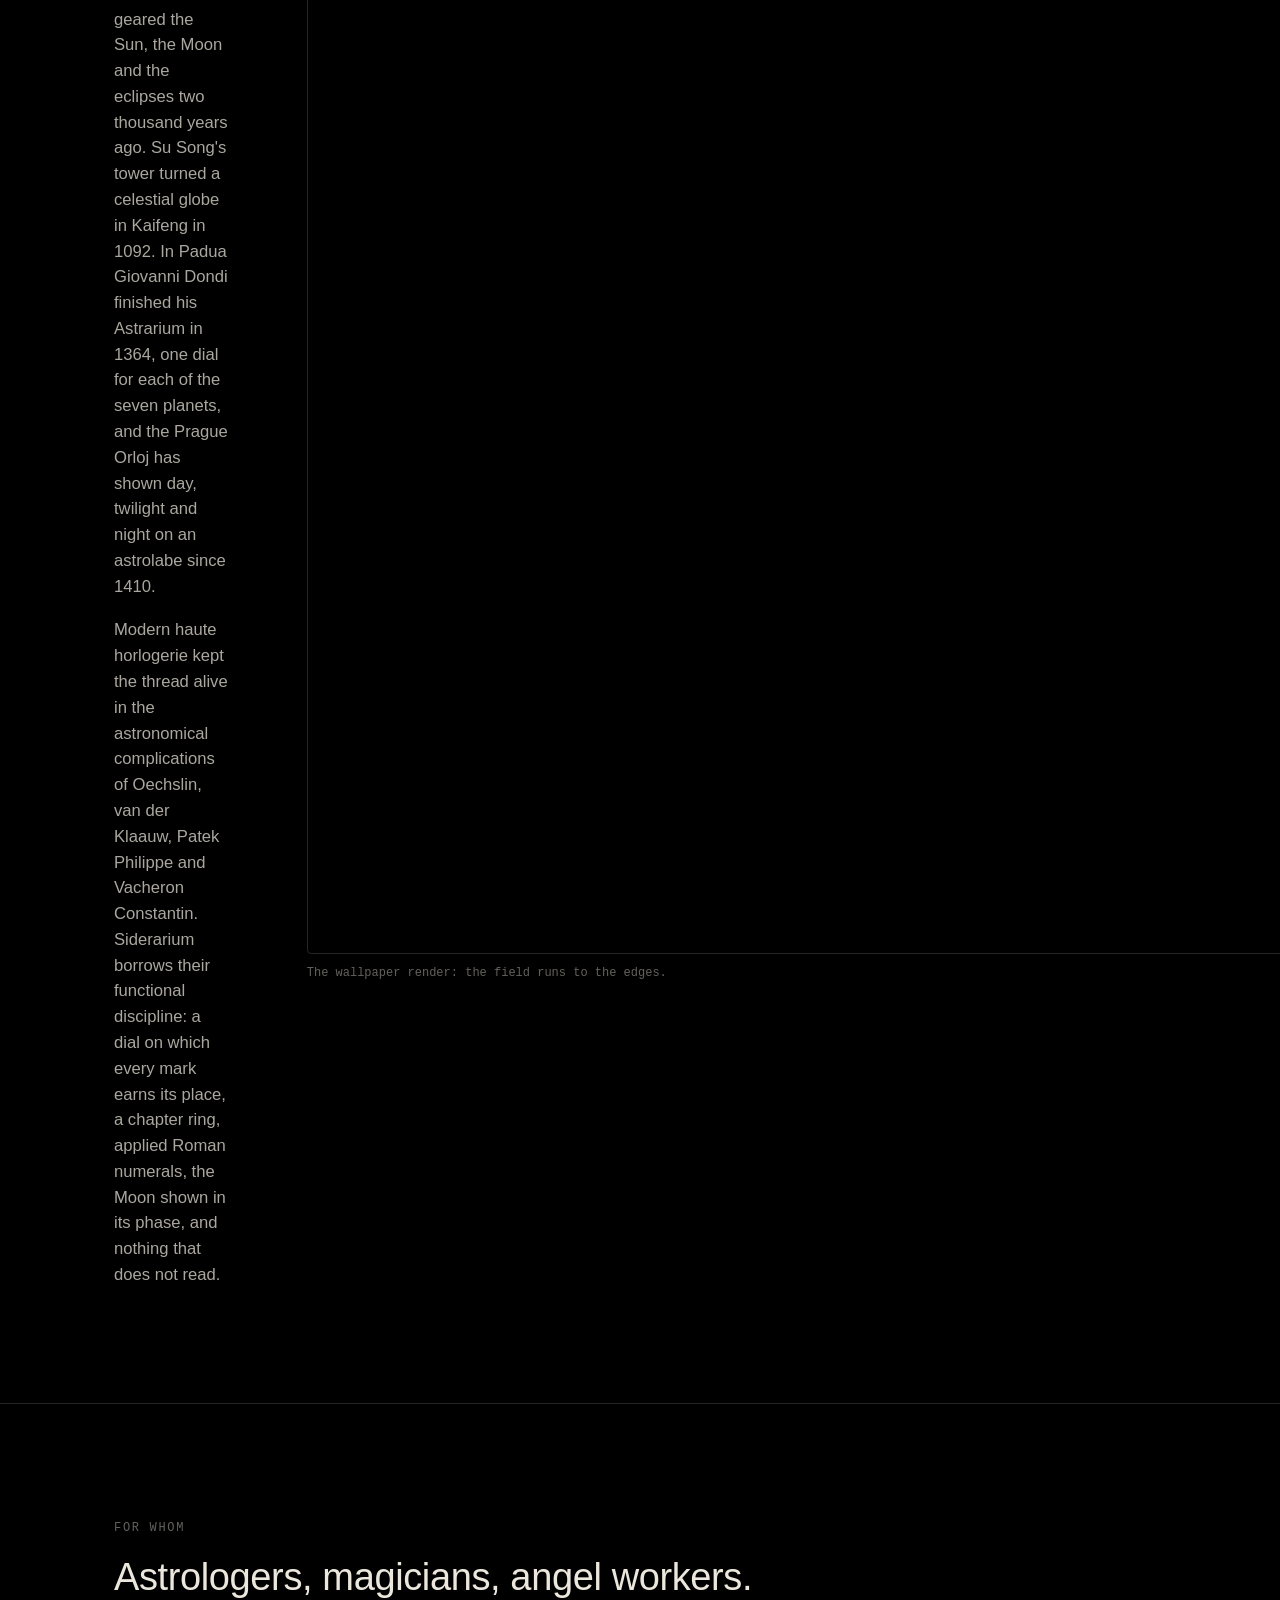
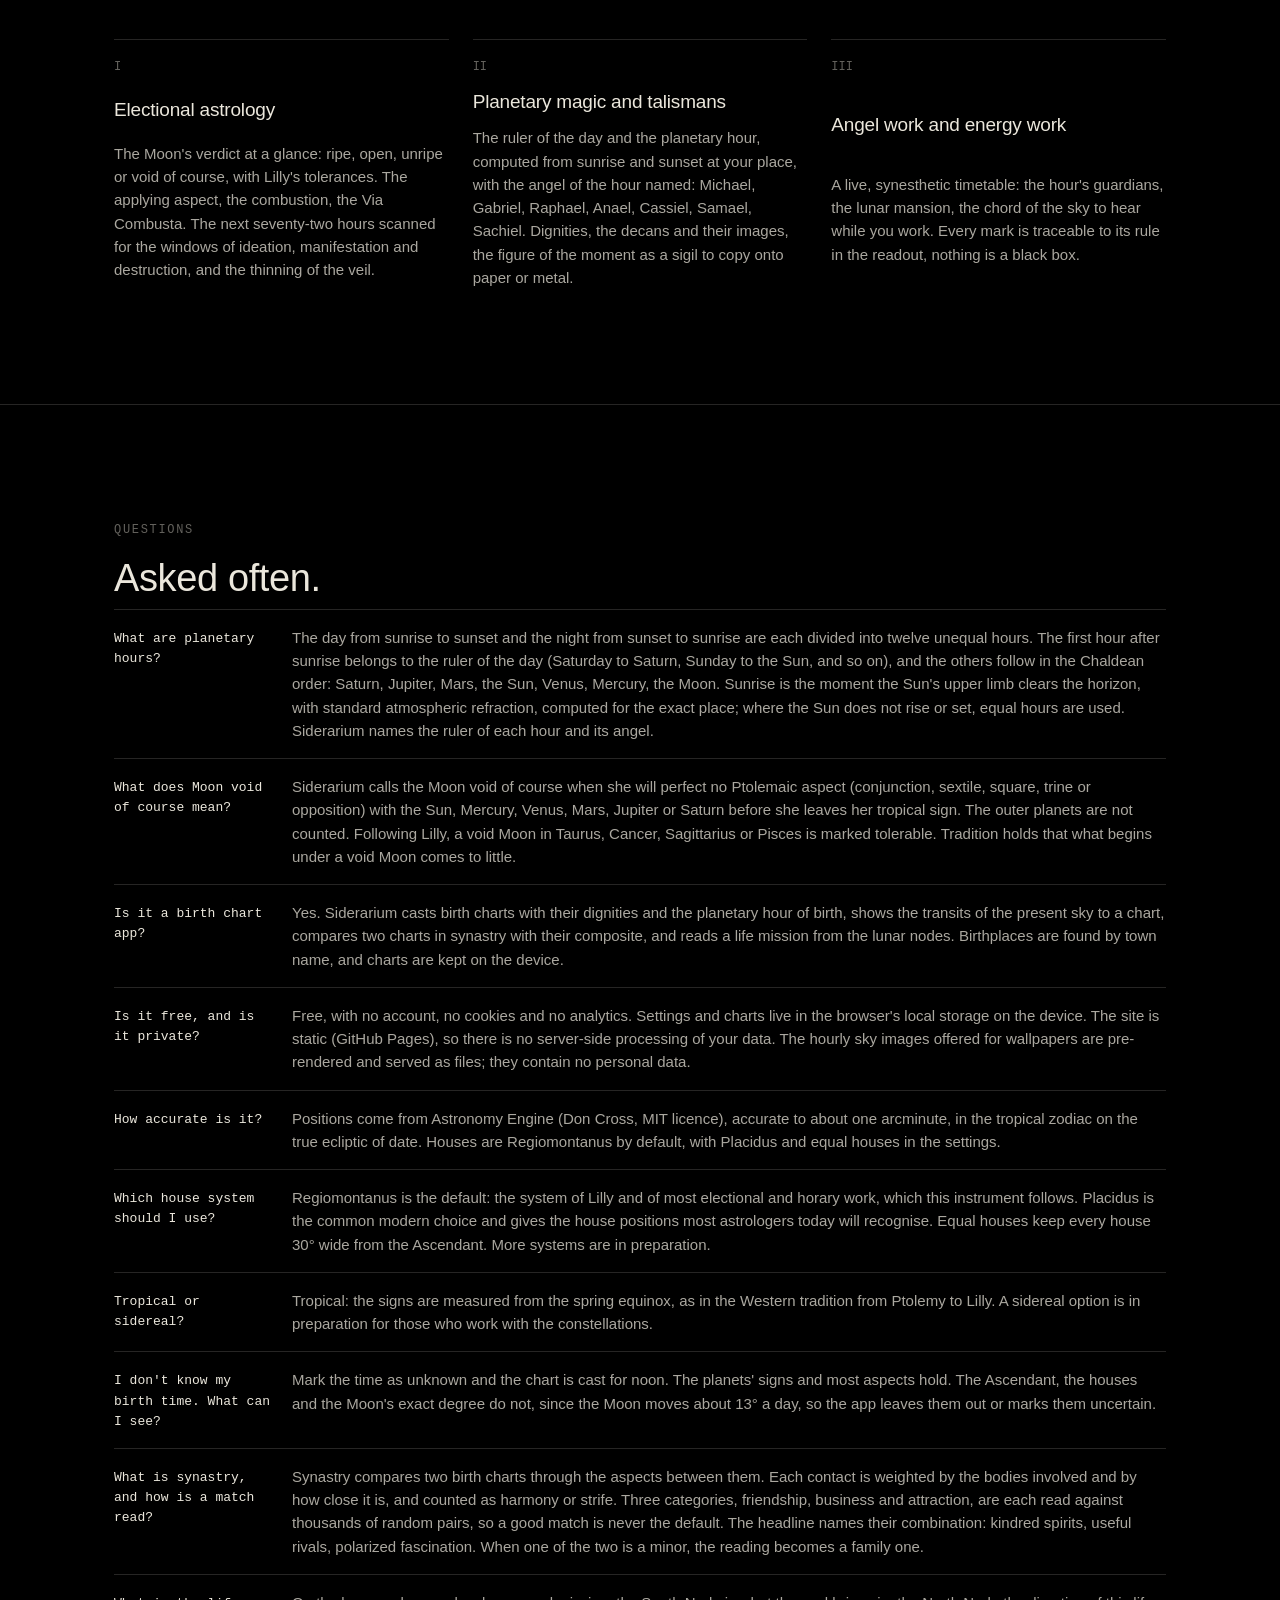
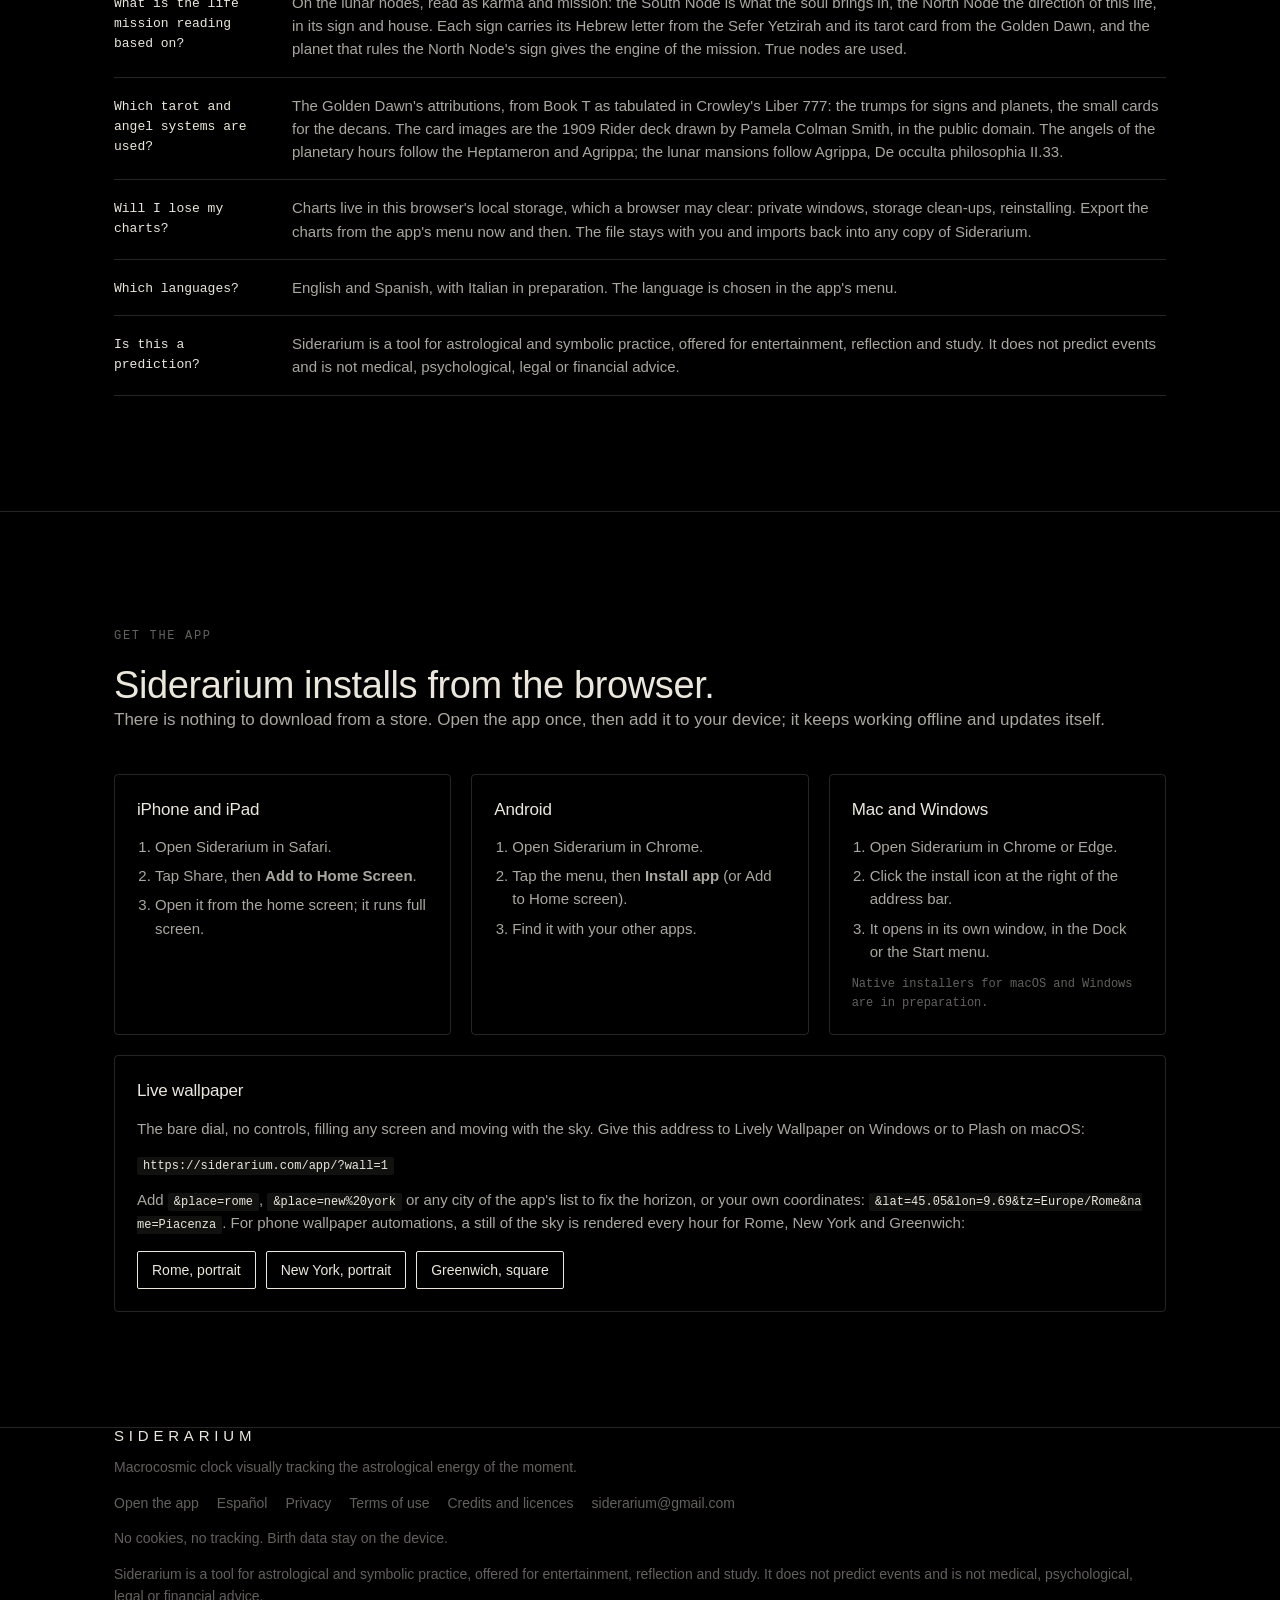
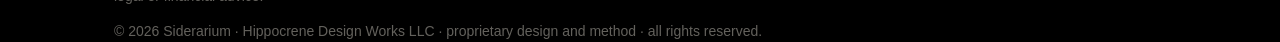
==== commit 88cbc9d8: "publish siderarium 7cd022d2b24764ba8fe32bc222c60f6eeb6e1c02" ====
--- a/index.html
+++ b/index.html
@@ -37,11 +37,20 @@
  {"@type":"WebSite","@id":"https://siderarium.com/#site","url":"https://siderarium.com/","name":"Siderarium","description":"The macrocosmic clock: the sky of the present moment as a living mandala, with planetary hours, the Moon's verdict, electional windows and the thinning of the veil.","publisher":{"@id":"https://siderarium.com/#org"},"inLanguage":["en","es"]},
  {"@type":"SoftwareApplication","@id":"https://siderarium.com/#app","name":"Siderarium","alternateName":"Siderarium, the macrocosmic clock","url":"https://siderarium.com/app/","applicationCategory":"LifestyleApplication","applicationSubCategory":"Astrology","operatingSystem":"Web, iOS, Android, macOS, Windows","browserRequirements":"Requires a modern browser; installs as a progressive web app","offers":{"@type":"Offer","price":"0","priceCurrency":"USD"},"description":"A live astrological clock for astrologers, magicians and angel workers: planetary hours and their angels, the Moon void of course and her verdict, electional windows, the thinning of the veil, birth charts and transits, the figure of the moment as a sigil and as a chord.","featureList":["Planetary hours and the angel of the hour","Moon void of course and the Moon's verdict","Electional windows: ideation, manifestation, destruction","The thinning of the veil","Birth charts with a world gazetteer, transits and synastry","Sigil of the moment","The chord of the sky, to listen"],"image":"https://siderarium.com/img/hero.jpg","author":{"@id":"https://siderarium.com/#org"},"isAccessibleForFree":true,"inLanguage":["en","es"]},
  {"@type":"FAQPage","mainEntity":[
-  {"@type":"Question","name":"What are planetary hours?","acceptedAnswer":{"@type":"Answer","text":"The day from sunrise to sunset and the night from sunset to sunrise are each divided into twelve unequal hours, ruled in turn by Saturn, Jupiter, Mars, the Sun, Venus, Mercury and the Moon, the Chaldean order. Siderarium computes them for your exact place and names the hour's ruler and its angel."}},
-  {"@type":"Question","name":"What does Moon void of course mean?","acceptedAnswer":{"@type":"Answer","text":"The Moon makes no further Ptolemaic aspect to a classical planet before leaving her sign. Tradition holds that nothing begun then comes to much in the world; Siderarium shows the void, Lilly's tolerable exceptions, and the hours before and after it."}},
-  {"@type":"Question","name":"Is Siderarium a birth chart app?","acceptedAnswer":{"@type":"Answer","text":"Yes, among other things. Enter a birth once, the town found by name from a world gazetteer, and the chart is kept on your device. The transits view shows which natal figures the sky is setting off now, and whether harmony or strife prevails."}},
-  {"@type":"Question","name":"Is Siderarium free and private?","acceptedAnswer":{"@type":"Answer","text":"Free. No account, no cookies, no analytics, no server: the sky is computed in your browser and birth data never leave the device. It installs from the browser on iPhone, Android, Mac and Windows and works offline."}},
-  {"@type":"Question","name":"How accurate is Siderarium?","acceptedAnswer":{"@type":"Answer","text":"Positions come from an ephemeris accurate to about one arcminute, with Regiomontanus houses by default and equal or Placidus on request. The about page in the app lists every rule and its source."}}
+  {"@type": "Question", "name": "What are planetary hours?", "acceptedAnswer": {"@type": "Answer", "text": "The day from sunrise to sunset and the night from sunset to sunrise are each divided into twelve unequal hours. The first hour after sunrise belongs to the ruler of the day (Saturday to Saturn, Sunday to the Sun, and so on), and the others follow in the Chaldean order: Saturn, Jupiter, Mars, the Sun, Venus, Mercury, the Moon. Sunrise is the moment the Sun's upper limb clears the horizon, with standard atmospheric refraction, computed for the exact place; where the Sun does not rise or set, equal hours are used. Siderarium names the ruler of each hour and its angel."}},
+  {"@type": "Question", "name": "What does Moon void of course mean?", "acceptedAnswer": {"@type": "Answer", "text": "Siderarium calls the Moon void of course when she will perfect no Ptolemaic aspect (conjunction, sextile, square, trine or opposition) with the Sun, Mercury, Venus, Mars, Jupiter or Saturn before she leaves her tropical sign. The outer planets are not counted. Following Lilly, a void Moon in Taurus, Cancer, Sagittarius or Pisces is marked tolerable. Tradition holds that what begins under a void Moon comes to little."}},
+  {"@type": "Question", "name": "Is it a birth chart app?", "acceptedAnswer": {"@type": "Answer", "text": "Yes. Siderarium casts birth charts with their dignities and the planetary hour of birth, shows the transits of the present sky to a chart, compares two charts in synastry with their composite, and reads a life mission from the lunar nodes. Birthplaces are found by town name, and charts are kept on the device."}},
+  {"@type": "Question", "name": "Is it free, and is it private?", "acceptedAnswer": {"@type": "Answer", "text": "Free, with no account, no cookies and no analytics. Settings and charts live in the browser's local storage on the device. The site is static (GitHub Pages), so there is no server-side processing of your data. The hourly sky images offered for wallpapers are pre-rendered and served as files; they contain no personal data."}},
+  {"@type": "Question", "name": "How accurate is it?", "acceptedAnswer": {"@type": "Answer", "text": "Positions come from Astronomy Engine (Don Cross, MIT licence), accurate to about one arcminute, in the tropical zodiac on the true ecliptic of date. Houses are Regiomontanus by default, with Placidus and equal houses in the settings."}},
+  {"@type": "Question", "name": "Which house system should I use?", "acceptedAnswer": {"@type": "Answer", "text": "Regiomontanus is the default: the system of Lilly and of most electional and horary work, which this instrument follows. Placidus is the common modern choice and gives the house positions most astrologers today will recognise. Equal houses keep every house 30° wide from the Ascendant. More systems are in preparation."}},
+  {"@type": "Question", "name": "Tropical or sidereal?", "acceptedAnswer": {"@type": "Answer", "text": "Tropical: the signs are measured from the spring equinox, as in the Western tradition from Ptolemy to Lilly. A sidereal option is in preparation for those who work with the constellations."}},
+  {"@type": "Question", "name": "I don't know my birth time. What can I see?", "acceptedAnswer": {"@type": "Answer", "text": "Mark the time as unknown and the chart is cast for noon. The planets' signs and most aspects hold. The Ascendant, the houses and the Moon's exact degree do not, since the Moon moves about 13° a day, so the app leaves them out or marks them uncertain."}},
+  {"@type": "Question", "name": "What is synastry, and how is a match read?", "acceptedAnswer": {"@type": "Answer", "text": "Synastry compares two birth charts through the aspects between them. Each contact is weighted by the bodies involved and by how close it is, and counted as harmony or strife. Three categories, friendship, business and attraction, are each read against thousands of random pairs, so a good match is never the default. The headline names their combination: kindred spirits, useful rivals, polarized fascination. When one of the two is a minor, the reading becomes a family one."}},
+  {"@type": "Question", "name": "What is the life mission reading based on?", "acceptedAnswer": {"@type": "Answer", "text": "On the lunar nodes, read as karma and mission: the South Node is what the soul brings in, the North Node the direction of this life, in its sign and house. Each sign carries its Hebrew letter from the Sefer Yetzirah and its tarot card from the Golden Dawn, and the planet that rules the North Node's sign gives the engine of the mission. True nodes are used."}},
+  {"@type": "Question", "name": "Which tarot and angel systems are used?", "acceptedAnswer": {"@type": "Answer", "text": "The Golden Dawn's attributions, from Book T as tabulated in Crowley's Liber 777: the trumps for signs and planets, the small cards for the decans. The card images are the 1909 Rider deck drawn by Pamela Colman Smith, in the public domain. The angels of the planetary hours follow the Heptameron and Agrippa; the lunar mansions follow Agrippa, De occulta philosophia II.33."}},
+  {"@type": "Question", "name": "Will I lose my charts?", "acceptedAnswer": {"@type": "Answer", "text": "Charts live in this browser's local storage, which a browser may clear: private windows, storage clean-ups, reinstalling. Export the charts from the app's menu now and then. The file stays with you and imports back into any copy of Siderarium."}},
+  {"@type": "Question", "name": "Which languages?", "acceptedAnswer": {"@type": "Answer", "text": "English and Spanish, with Italian in preparation. The language is chosen in the app's menu."}},
+  {"@type": "Question", "name": "Is this a prediction?", "acceptedAnswer": {"@type": "Answer", "text": "Siderarium is a tool for astrological and symbolic practice, offered for entertainment, reflection and study. It does not predict events and is not medical, psychological, legal or financial advice."}}
  ]}
 ]}
 </script>
@@ -88,7 +97,7 @@
         <h2>The moment and its vibration.</h2>
         <p>Through synesthesia we wanted an instrument that conveys, in a multi-sensory experience, the astrological energy of the hour. The dial captures the moment and its vibration, so that it can be seen, heard, kept as an image and returned to.</p>
         <p>For practitioners of the Arts it is also a timing tool: the light at the centre, the guardians of the hour and the windows of the coming day show when a working finds the sky ready.</p>
-        <p><strong>Every mark can be traced.</strong> Planetary positions come from an ephemeris accurate to the arcminute. A fixed set of rules turns them into colour, number, geometry and sound, and the readout names the rule behind each one.</p>
+        <p><strong>Every mark can be traced.</strong> Planetary positions come from Astronomy Engine, accurate to about one arcminute. A fixed set of rules turns them into colour, number, geometry and sound, and the readout names the rule behind each one.</p>
       </div>
       <figure>
         <img loading="lazy" src="img/desk-clock.jpg" alt="Siderarium on a desktop screen: the dial with its readout" width="1800" height="1125">
@@ -107,7 +116,7 @@
         <div class="prose">
           <p class="kicker">How it works</p>
           <h2>How the sky becomes a figure.</h2>
-          <p>Classical astrology reads the angles between planets as aspects: the trine at 120°, the square at 90°, the sextile at 60°. Kepler showed that these angles are the divisions of the circle by its regular polygons.</p>
+          <p>Classical astrology reads the angles between planets as aspects: the trine at 120°, the square at 90°, the sextile at 60°. Kepler showed, in <em>Harmonices Mundi</em> (1619), that these angles are the divisions of the circle by its regular polygons: the polygons in Book II, the aspects in Book IV.</p>
           <p>Siderarium takes that literally. An aspect of k·360/n is drawn as the star polygon {n/k}: a trine becomes a triangle, a square a square, a quintile a pentagram. The ruling aspect gives the central figure; the others stand fainter behind it.</p>
           <p>Each planet brings its number, its tincture and its light. The mandala that results is the key to the present moment: a pattern that exists only now.</p>
         </div>
@@ -125,12 +134,11 @@
       <div class="prose">
         <p class="kicker">Timing</p>
         <h2>When the sky is ready.</h2>
-        <p>The centre of the dial answers one question: is this a good hour to work? Three indicators sit there, drawn from the Renaissance tradition of elections.</p>
+        <p>The centre of the dial answers one question: is this a good hour to work? Three indicators answer it, drawn from the Renaissance tradition of elections.</p>
         <div class="rows">
           <div class="row"><span class="k">The Moon's verdict</span><p>Ripe, open, unripe or void of course. The light at the pole warms, cools or goes dark with it.</p></div>
           <div class="row"><span class="k">The guardians</span><p>The ruler of the day and the ruler of the planetary hour, as their stars. The angel of the hour is named in the caption.</p></div>
-          <div class="row"><span class="k">The windows</span><p>The next twenty-four hours scanned for the moments of ideation, incarnation and destruction. Tap one to travel there.</p></div>
-          <div class="row"><span class="k">Birth charts</span><p>Enter a birth once, kept on the device, and as many charts as needed. The transits view shows which figures of a birth chart the sky is setting off, and whether harmony or strife prevails.</p></div>
+          <div class="row"><span class="k">The windows</span><p>The next seventy-two hours scanned for the moments of ideation, incarnation and destruction, shown in the strip under the dial. Tap one to travel there.</p></div>
         </div>
       </div>
       <figure class="phone">
@@ -160,7 +168,7 @@
       <div class="prose">
         <p class="kicker">Lineage</p>
         <h2>A cosmic clock, in a long line of them.</h2>
-        <p>The Antikythera mechanism geared the Sun, the Moon and the eclipses two thousand years ago. Su Song's tower turned a celestial globe in Kaifeng in 1092. Giovanni Dondi's Astrarium gave Padua one dial for each of the seven planets in 1364, and the Prague Orloj has shown day, twilight and night on an astrolabe since 1410.</p>
+        <p>The Antikythera mechanism geared the Sun, the Moon and the eclipses two thousand years ago. Su Song's tower turned a celestial globe in Kaifeng in 1092. In Padua Giovanni Dondi finished his Astrarium in 1364, one dial for each of the seven planets, and the Prague Orloj has shown day, twilight and night on an astrolabe since 1410.</p>
         <p>Modern haute horlogerie kept the thread alive in the astronomical complications of Oechslin, van der Klaauw, Patek Philippe and Vacheron Constantin. Siderarium borrows their functional discipline: a dial on which every mark earns its place, a chapter ring, applied Roman numerals, the Moon shown in its phase, and nothing that does not read.</p>
       </div>
     </div>
@@ -171,7 +179,7 @@
       <p class="kicker">For whom</p>
       <h2>Astrologers, magicians, angel workers.</h2>
       <div class="steps">
-        <div class="step"><span class="n">I</span><h3>Electional astrology</h3><p>The Moon's verdict at a glance: ripe, open, unripe or void of course, with Lilly's tolerances. The applying aspect, the combustion, the Via Combusta. The next twenty-four hours scanned for the windows of ideation, manifestation and destruction, and the thinning of the veil.</p></div>
+        <div class="step"><span class="n">I</span><h3>Electional astrology</h3><p>The Moon's verdict at a glance: ripe, open, unripe or void of course, with Lilly's tolerances. The applying aspect, the combustion, the Via Combusta. The next seventy-two hours scanned for the windows of ideation, manifestation and destruction, and the thinning of the veil.</p></div>
         <div class="step"><span class="n">II</span><h3>Planetary magic and talismans</h3><p>The ruler of the day and the planetary hour, computed from sunrise and sunset at your place, with the angel of the hour named: Michael, Gabriel, Raphael, Anael, Cassiel, Samael, Sachiel. Dignities, the decans and their images, the figure of the moment as a sigil to copy onto paper or metal.</p></div>
         <div class="step"><span class="n">III</span><h3>Angel work and energy work</h3><p>A live, synesthetic timetable: the hour's guardians, the lunar mansion, the chord of the sky to hear while you work. Every mark is traceable to its rule in the readout, nothing is a black box.</p></div>
       </div>
@@ -183,11 +191,20 @@
       <p class="kicker">Questions</p>
       <h2>Asked often.</h2>
       <div class="rows">
-        <div class="row"><span class="k">What are planetary hours?</span><p>The day from sunrise to sunset and the night from sunset to sunrise are each divided into twelve unequal hours, ruled in turn by Saturn, Jupiter, Mars, the Sun, Venus, Mercury and the Moon, the Chaldean order. Siderarium computes them for your exact place and names the hour's ruler and its angel.</p></div>
-        <div class="row"><span class="k">What does Moon void of course mean?</span><p>The Moon makes no further Ptolemaic aspect to a classical planet before leaving her sign. Tradition holds that nothing begun then comes to much in the world; Siderarium shows the void, Lilly's tolerable exceptions, and the hours before and after it.</p></div>
-        <div class="row"><span class="k">Is it a birth chart app?</span><p>Yes, among other things. Enter a birth once, the town found by name from a world gazetteer, and the chart is kept on your device. The transits view shows which natal figures the sky is setting off now, and whether harmony or strife prevails.</p></div>
-        <div class="row"><span class="k">Is it free, and is it private?</span><p>Free. No account, no cookies, no analytics, no server: the sky is computed in your browser and birth data never leave the device. It installs from the browser on iPhone, Android, Mac and Windows and works offline.</p></div>
-        <div class="row"><span class="k">How accurate is it?</span><p>Positions come from an ephemeris accurate to about one arcminute, with Regiomontanus houses by default and equal or Placidus on request. The about page in the app lists every rule and its source.</p></div>
+        <div class="row"><span class="k">What are planetary hours?</span><p>The day from sunrise to sunset and the night from sunset to sunrise are each divided into twelve unequal hours. The first hour after sunrise belongs to the ruler of the day (Saturday to Saturn, Sunday to the Sun, and so on), and the others follow in the Chaldean order: Saturn, Jupiter, Mars, the Sun, Venus, Mercury, the Moon. Sunrise is the moment the Sun's upper limb clears the horizon, with standard atmospheric refraction, computed for the exact place; where the Sun does not rise or set, equal hours are used. Siderarium names the ruler of each hour and its angel.</p></div>
+        <div class="row"><span class="k">What does Moon void of course mean?</span><p>Siderarium calls the Moon void of course when she will perfect no Ptolemaic aspect (conjunction, sextile, square, trine or opposition) with the Sun, Mercury, Venus, Mars, Jupiter or Saturn before she leaves her tropical sign. The outer planets are not counted. Following Lilly, a void Moon in Taurus, Cancer, Sagittarius or Pisces is marked tolerable. Tradition holds that what begins under a void Moon comes to little.</p></div>
+        <div class="row"><span class="k">Is it a birth chart app?</span><p>Yes. Siderarium casts birth charts with their dignities and the planetary hour of birth, shows the transits of the present sky to a chart, compares two charts in synastry with their composite, and reads a life mission from the lunar nodes. Birthplaces are found by town name, and charts are kept on the device.</p></div>
+        <div class="row"><span class="k">Is it free, and is it private?</span><p>Free, with no account, no cookies and no analytics. Settings and charts live in the browser's local storage on the device. The site is static (GitHub Pages), so there is no server-side processing of your data. The hourly sky images offered for wallpapers are pre-rendered and served as files; they contain no personal data.</p></div>
+        <div class="row"><span class="k">How accurate is it?</span><p>Positions come from Astronomy Engine (Don Cross, MIT licence), accurate to about one arcminute, in the tropical zodiac on the true ecliptic of date. Houses are Regiomontanus by default, with Placidus and equal houses in the settings.</p></div>
+        <div class="row"><span class="k">Which house system should I use?</span><p>Regiomontanus is the default: the system of Lilly and of most electional and horary work, which this instrument follows. Placidus is the common modern choice and gives the house positions most astrologers today will recognise. Equal houses keep every house 30° wide from the Ascendant. More systems are in preparation.</p></div>
+        <div class="row"><span class="k">Tropical or sidereal?</span><p>Tropical: the signs are measured from the spring equinox, as in the Western tradition from Ptolemy to Lilly. A sidereal option is in preparation for those who work with the constellations.</p></div>
+        <div class="row"><span class="k">I don't know my birth time. What can I see?</span><p>Mark the time as unknown and the chart is cast for noon. The planets' signs and most aspects hold. The Ascendant, the houses and the Moon's exact degree do not, since the Moon moves about 13° a day, so the app leaves them out or marks them uncertain.</p></div>
+        <div class="row"><span class="k">What is synastry, and how is a match read?</span><p>Synastry compares two birth charts through the aspects between them. Each contact is weighted by the bodies involved and by how close it is, and counted as harmony or strife. Three categories, friendship, business and attraction, are each read against thousands of random pairs, so a good match is never the default. The headline names their combination: kindred spirits, useful rivals, polarized fascination. When one of the two is a minor, the reading becomes a family one.</p></div>
+        <div class="row"><span class="k">What is the life mission reading based on?</span><p>On the lunar nodes, read as karma and mission: the South Node is what the soul brings in, the North Node the direction of this life, in its sign and house. Each sign carries its Hebrew letter from the Sefer Yetzirah and its tarot card from the Golden Dawn, and the planet that rules the North Node's sign gives the engine of the mission. True nodes are used.</p></div>
+        <div class="row"><span class="k">Which tarot and angel systems are used?</span><p>The Golden Dawn's attributions, from Book T as tabulated in Crowley's Liber 777: the trumps for signs and planets, the small cards for the decans. The card images are the 1909 Rider deck drawn by Pamela Colman Smith, in the public domain. The angels of the planetary hours follow the Heptameron and Agrippa; the lunar mansions follow Agrippa, De occulta philosophia II.33.</p></div>
+        <div class="row"><span class="k">Will I lose my charts?</span><p>Charts live in this browser's local storage, which a browser may clear: private windows, storage clean-ups, reinstalling. Export the charts from the app's menu now and then. The file stays with you and imports back into any copy of Siderarium.</p></div>
+        <div class="row"><span class="k">Which languages?</span><p>English and Spanish, with Italian in preparation. The language is chosen in the app's menu.</p></div>
+        <div class="row"><span class="k">Is this a prediction?</span><p>Siderarium is a tool for astrological and symbolic practice, offered for entertainment, reflection and study. It does not predict events and is not medical, psychological, legal or financial advice.</p></div>
       </div>
     </div>
   </section>
@@ -232,10 +249,13 @@
     <div class="line">
       <a href="app/">Open the app</a>
       <a href="app/?lang=es">Español</a>
-      <a href="privacy.html">Privacy and legal</a>
+      <a href="privacy.html">Privacy</a>
+      <a href="terms.html">Terms of use</a>
+      <a href="credits.html">Credits and licences</a>
       <a href="mailto:siderarium@gmail.com">siderarium@gmail.com</a>
     </div>
     <p>No cookies, no tracking. Birth data stay on the device.</p>
+    <p class="fine">Siderarium is a tool for astrological and symbolic practice, offered for entertainment, reflection and study. It does not predict events and is not medical, psychological, legal or financial advice.</p>
     <p>© 2026 Siderarium · Hippocrene Design Works LLC · proprietary design and method · all rights reserved.</p>
   </footer>
 </main>
--- a/style.css
+++ b/style.css
@@ -0,0 +1,118 @@
+/* siderarium — website
+   One page, both widths. Black ground, one ink, Geist for text and Geist Mono for the marks.
+   The mandala is the only colour on the page. */
+:root {
+  --void: #000;
+  --ink: #ebe7dc;
+  --ink-2: rgba(235, 231, 220, 0.72);
+  --ink-3: rgba(235, 231, 220, 0.42);
+  --line: rgba(235, 231, 220, 0.16);
+  --sans: Geist, "Helvetica Neue", Arial, sans-serif;
+  --mono: "Geist Mono", ui-monospace, Menlo, monospace;
+  --gutter: clamp(16px, 5vw, 72px);
+  --max: 1180px;
+}
+* { box-sizing: border-box; }
+html { scroll-behavior: smooth; -webkit-text-size-adjust: 100%; }
+body { margin: 0; background: var(--void); color: var(--ink); font: 400 17px/1.55 var(--sans); }
+a { color: inherit; text-decoration: none; }
+img { display: block; max-width: 100%; height: auto; }
+h1, h2, h3 { font-weight: 500; letter-spacing: -0.01em; margin: 0; }
+h2 { font-size: clamp(26px, 3.2vw, 38px); line-height: 1.15; }
+h3 { font-size: 19px; }
+p { margin: 0; }
+.mono { font-family: var(--mono); font-size: 13px; letter-spacing: 0.01em; }
+.dim { color: var(--ink-2); }
+.faint { color: var(--ink-3); }
+.wrap { max-width: var(--max); margin: 0 auto; padding: 0 var(--gutter); }
+
+/* the bar */
+.bar { position: sticky; top: 0; z-index: 10; display: flex; align-items: center; justify-content: space-between; gap: 16px; padding: 14px var(--gutter); background: rgba(0, 0, 0, 0.72); backdrop-filter: blur(14px); -webkit-backdrop-filter: blur(14px); border-bottom: 1px solid var(--line); }
+.brand { display: flex; align-items: center; gap: 12px; }
+.brand img { width: 30px; height: 30px; }
+.mark { font: 500 17px/1 var(--sans); letter-spacing: 0.32em; text-transform: uppercase; }
+.bar nav { display: flex; gap: 22px; align-items: center; font-size: 14px; color: var(--ink-2); }
+.bar nav a:hover { color: var(--ink); }
+.btn { display: inline-flex; align-items: center; justify-content: center; gap: 8px; min-height: 44px; padding: 0 20px; border: 1px solid var(--ink); border-radius: 2px; color: var(--ink); font: 500 15px/1 var(--sans); white-space: nowrap; transition: background 0.2s, color 0.2s; }
+.btn.primary { background: var(--ink); color: var(--void); }
+.btn.primary:hover { background: #fff; }
+.btn:hover { background: rgba(235, 231, 220, 0.08); }
+.btn.small { min-height: 38px; padding: 0 14px; font-size: 14px; }
+
+/* the hero: the live sky behind the words */
+.hero { position: relative; min-height: 92vh; display: grid; align-items: end; overflow: hidden; border-bottom: 1px solid var(--line); }
+.hero .sky { position: absolute; inset: 0; z-index: 0; }
+.hero .sky img { width: 100%; height: 100%; object-fit: cover; object-position: center; }
+.hero .sky iframe { position: absolute; inset: 0; width: 100%; height: 100%; border: 0; pointer-events: none; opacity: 0; transition: opacity 1.6s ease; }
+.hero .sky iframe.live { opacity: 1; }
+.hero .sky::after { content: ""; position: absolute; inset: 0; background: linear-gradient(180deg, rgba(0, 0, 0, 0.1) 0%, rgba(0, 0, 0, 0) 40%, rgba(0, 0, 0, 0.82) 100%); }
+.hero .wrap { position: relative; z-index: 1; padding-top: 18vh; padding-bottom: 56px; display: grid; gap: 22px; max-width: var(--max); }
+.hero h1 { font-size: clamp(38px, 6.4vw, 84px); line-height: 1.02; letter-spacing: -0.025em; max-width: 12ch; }
+.hero .lede { font-size: clamp(17px, 1.6vw, 21px); max-width: 56ch; color: var(--ink-2); }
+.hero .cta { display: flex; flex-wrap: wrap; gap: 12px; margin-top: 8px; }
+.hero .live-note { font-family: var(--mono); font-size: 12px; color: var(--ink-3); }
+
+/* sections */
+section { padding: clamp(64px, 9vw, 128px) 0; border-bottom: 1px solid var(--line); }
+.kicker { font-family: var(--mono); font-size: 12px; letter-spacing: 0.14em; text-transform: uppercase; color: var(--ink-3); margin-bottom: 18px; }
+.two { display: grid; grid-template-columns: 1fr 1fr; gap: clamp(32px, 6vw, 96px); align-items: center; }
+.two.flip > :first-child { order: 2; }
+.prose { display: grid; gap: 18px; }
+.prose p { color: var(--ink-2); font-size: clamp(16px, 1.3vw, 18px); max-width: 52ch; }
+.prose p strong { color: var(--ink); font-weight: 500; }
+.steps { display: grid; grid-template-columns: repeat(3, 1fr); gap: 24px; margin-top: 40px; }
+.step { border-top: 1px solid var(--line); padding-top: 18px; display: grid; gap: 10px; }
+.step .n { font-family: var(--mono); font-size: 12px; color: var(--ink-3); }
+.step p { color: var(--ink-2); font-size: 15px; }
+figure { margin: 0; }
+figure img { border: 1px solid var(--line); border-radius: 4px; }
+figure figcaption { margin-top: 10px; font-family: var(--mono); font-size: 12px; color: var(--ink-3); }
+.phone { width: min(300px, 70vw); margin: 0 auto; }
+.phone img { border-radius: 26px; border: 1px solid var(--line); }
+
+/* the views */
+.views { display: grid; grid-template-columns: repeat(3, 1fr); gap: 20px; margin-top: 40px; }
+.view { display: grid; gap: 12px; }
+.view img { aspect-ratio: 1 / 1; object-fit: cover; object-position: top; border: 1px solid var(--line); border-radius: 4px; }
+.view h3 { font-size: 16px; }
+.view p { font-size: 14px; color: var(--ink-2); }
+
+/* timing: the verdict rows */
+.rows { display: grid; gap: 0; margin-top: 8px; border-top: 1px solid var(--line); }
+.row { display: grid; grid-template-columns: 160px 1fr; gap: 18px; padding: 16px 0; border-bottom: 1px solid var(--line); }
+.row .k { font-family: var(--mono); font-size: 13px; color: var(--ink); padding-top: 3px; }
+.row p { color: var(--ink-2); font-size: 15px; }
+
+/* get the app */
+.cards { display: grid; grid-template-columns: repeat(3, 1fr); gap: 20px; margin-top: 40px; }
+.card { border: 1px solid var(--line); border-radius: 4px; padding: 22px; display: grid; gap: 12px; align-content: start; }
+.card h3 { font-size: 17px; }
+.card ol { margin: 0; padding-left: 18px; color: var(--ink-2); font-size: 15px; display: grid; gap: 6px; }
+.card p { color: var(--ink-2); font-size: 15px; }
+.card code { font-family: var(--mono); font-size: 12px; color: var(--ink); background: rgba(235, 231, 220, 0.07); padding: 2px 6px; border-radius: 2px; word-break: break-all; }
+.card .soon { font-family: var(--mono); font-size: 12px; color: var(--ink-3); }
+.card.wide { grid-column: 1 / -1; }
+.card .links { display: flex; flex-wrap: wrap; gap: 10px; margin-top: 4px; }
+
+/* footer */
+footer { padding: 40px 0 60px; display: grid; gap: 14px; font-size: 14px; color: var(--ink-3); }
+footer .mark { font-size: 15px; color: var(--ink); }
+footer a:hover { color: var(--ink); }
+footer .line { display: flex; flex-wrap: wrap; gap: 18px; }
+
+@media (max-width: 900px) {
+  .two, .two.flip { grid-template-columns: 1fr; }
+  .two.flip > :first-child { order: 0; }
+  .steps, .views, .cards { grid-template-columns: 1fr; }
+  .row { grid-template-columns: 1fr; gap: 6px; }
+}
+@media (max-width: 640px) {
+  body { font-size: 16px; }
+  .bar nav a:not(.btn) { display: none; }
+  .hero { min-height: 86vh; }
+  .hero .wrap { padding-top: 26vh; }
+  .hero .cta .btn { flex: 1 1 100%; }
+  .views { gap: 28px; }
+}
+@media (prefers-reduced-motion: reduce) { html { scroll-behavior: auto; } .hero .sky iframe { display: none; } }
+.doc pre.lic { white-space: pre-wrap; font-family: var(--mono); font-size: 12px; line-height: 1.55; color: var(--ink-3); background: rgba(255,255,255,.03); border: 1px solid rgba(255,255,255,.08); border-radius: 10px; padding: 16px; margin: 0; overflow-wrap: anywhere; }
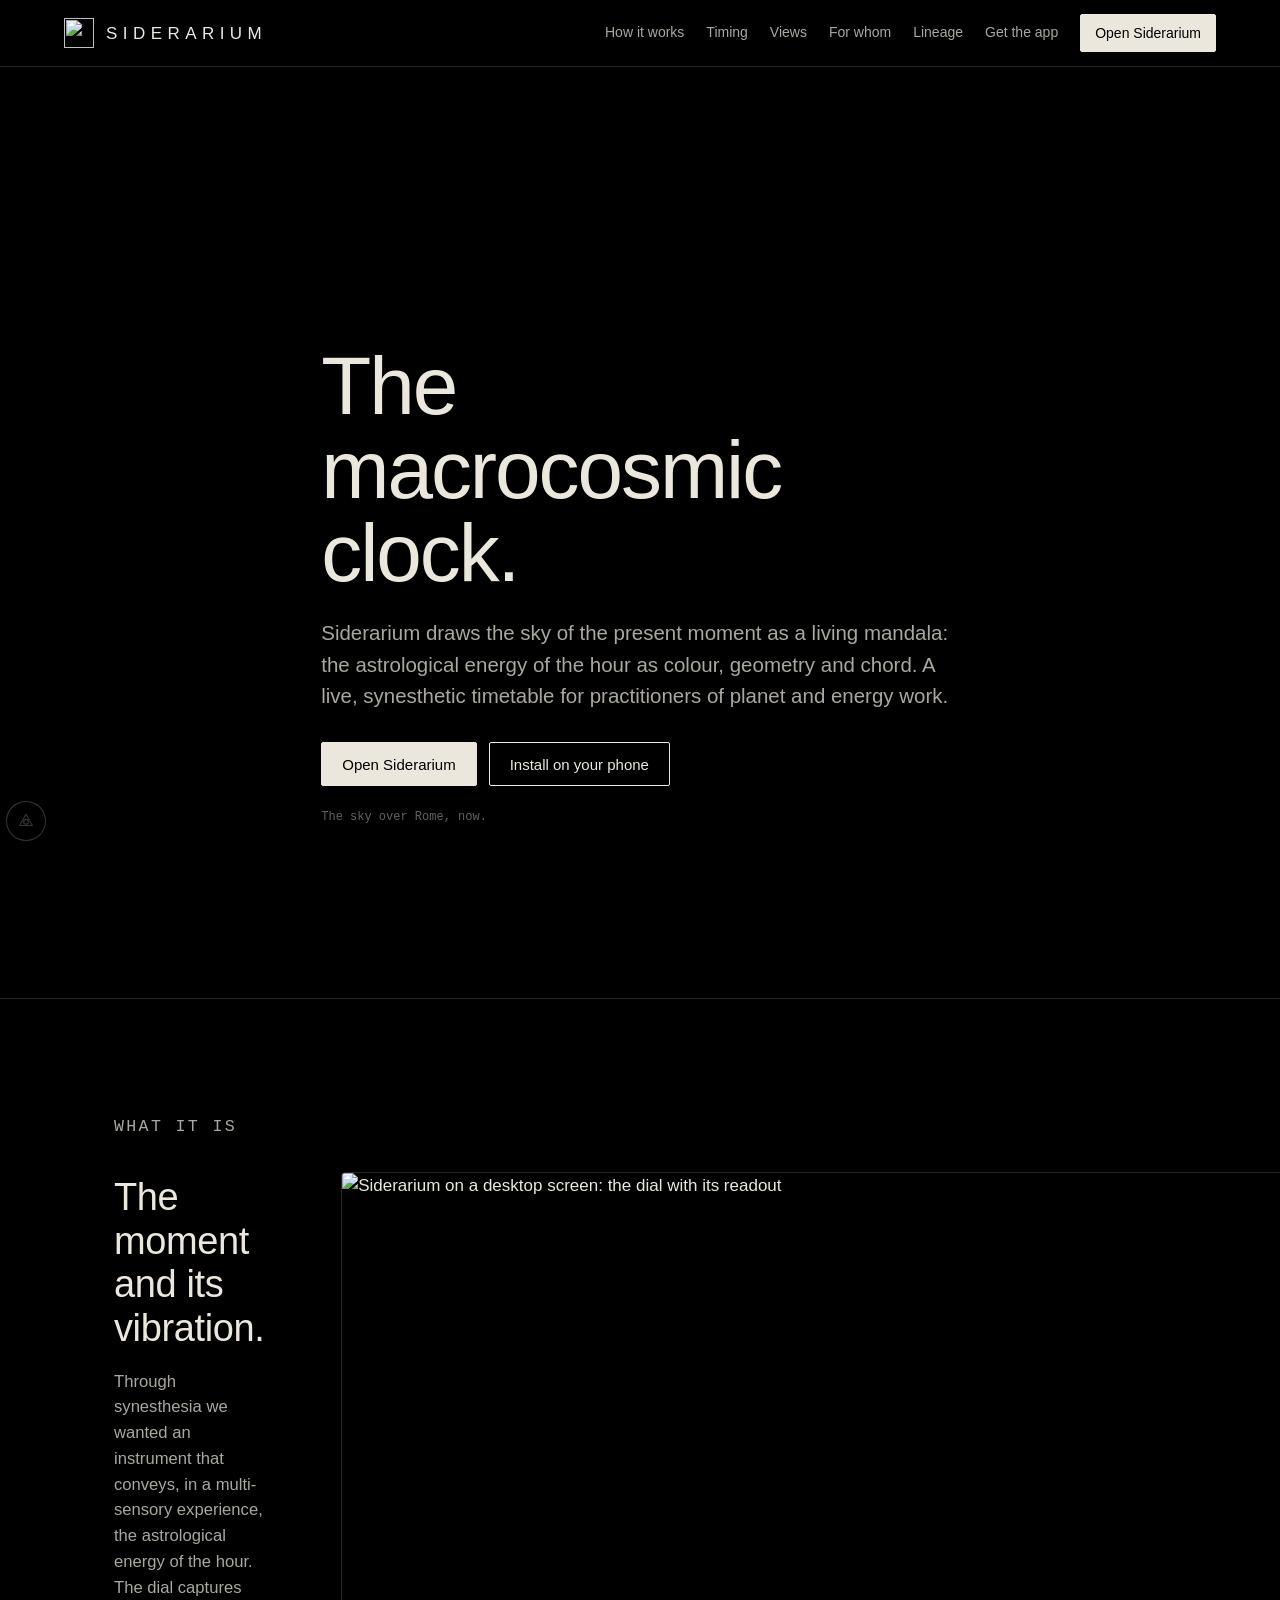
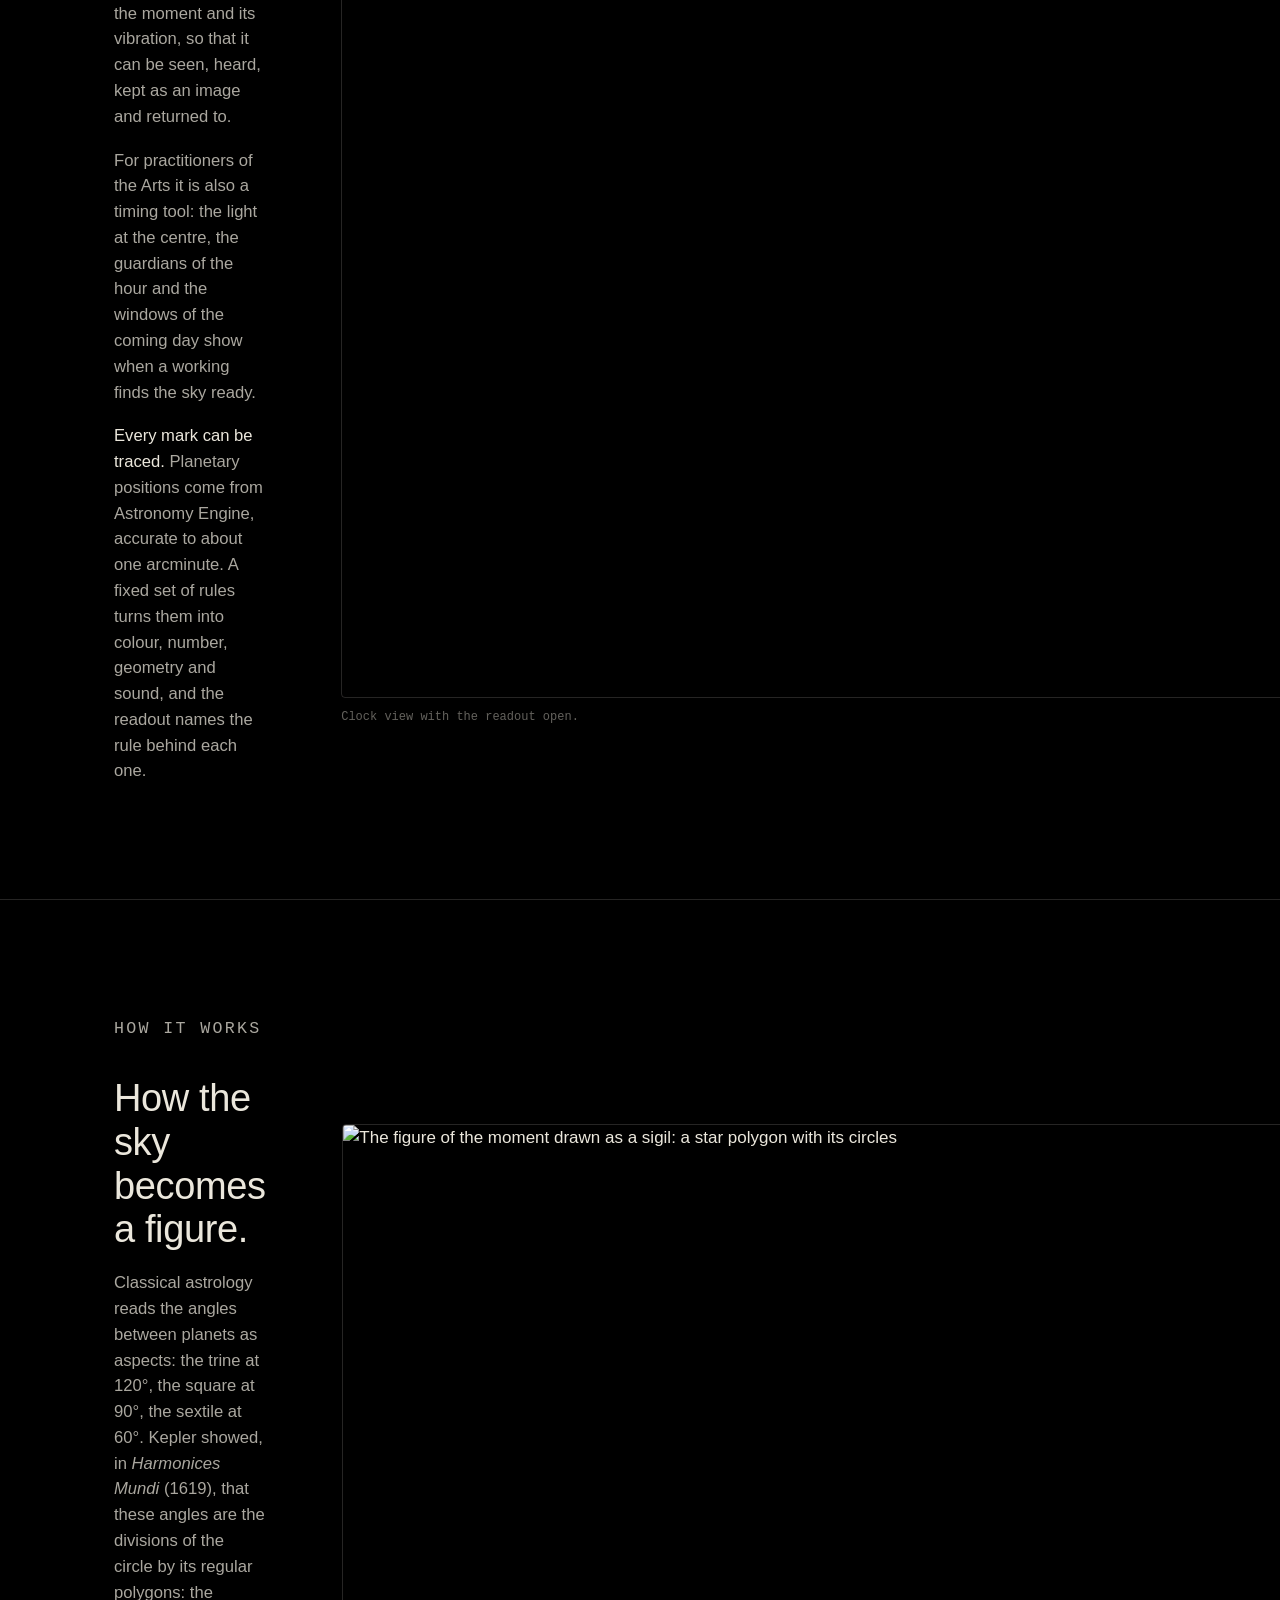
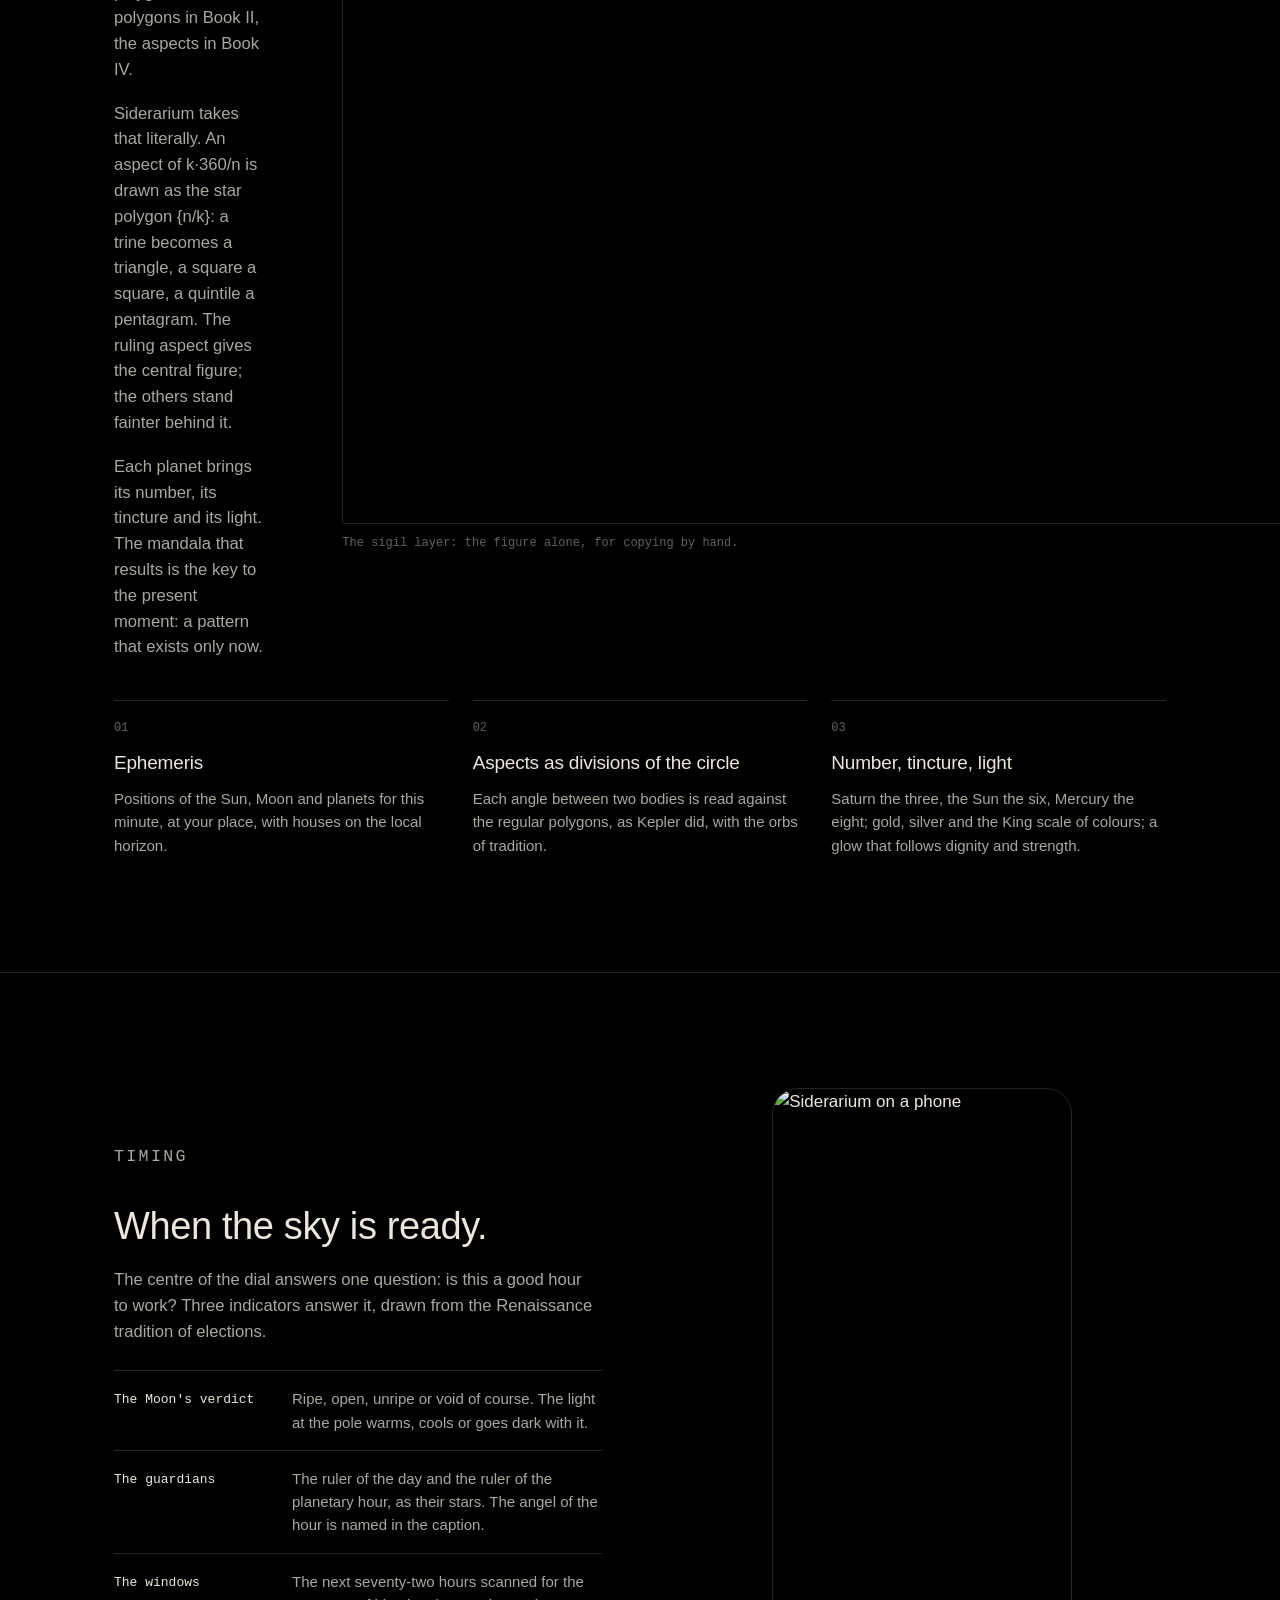
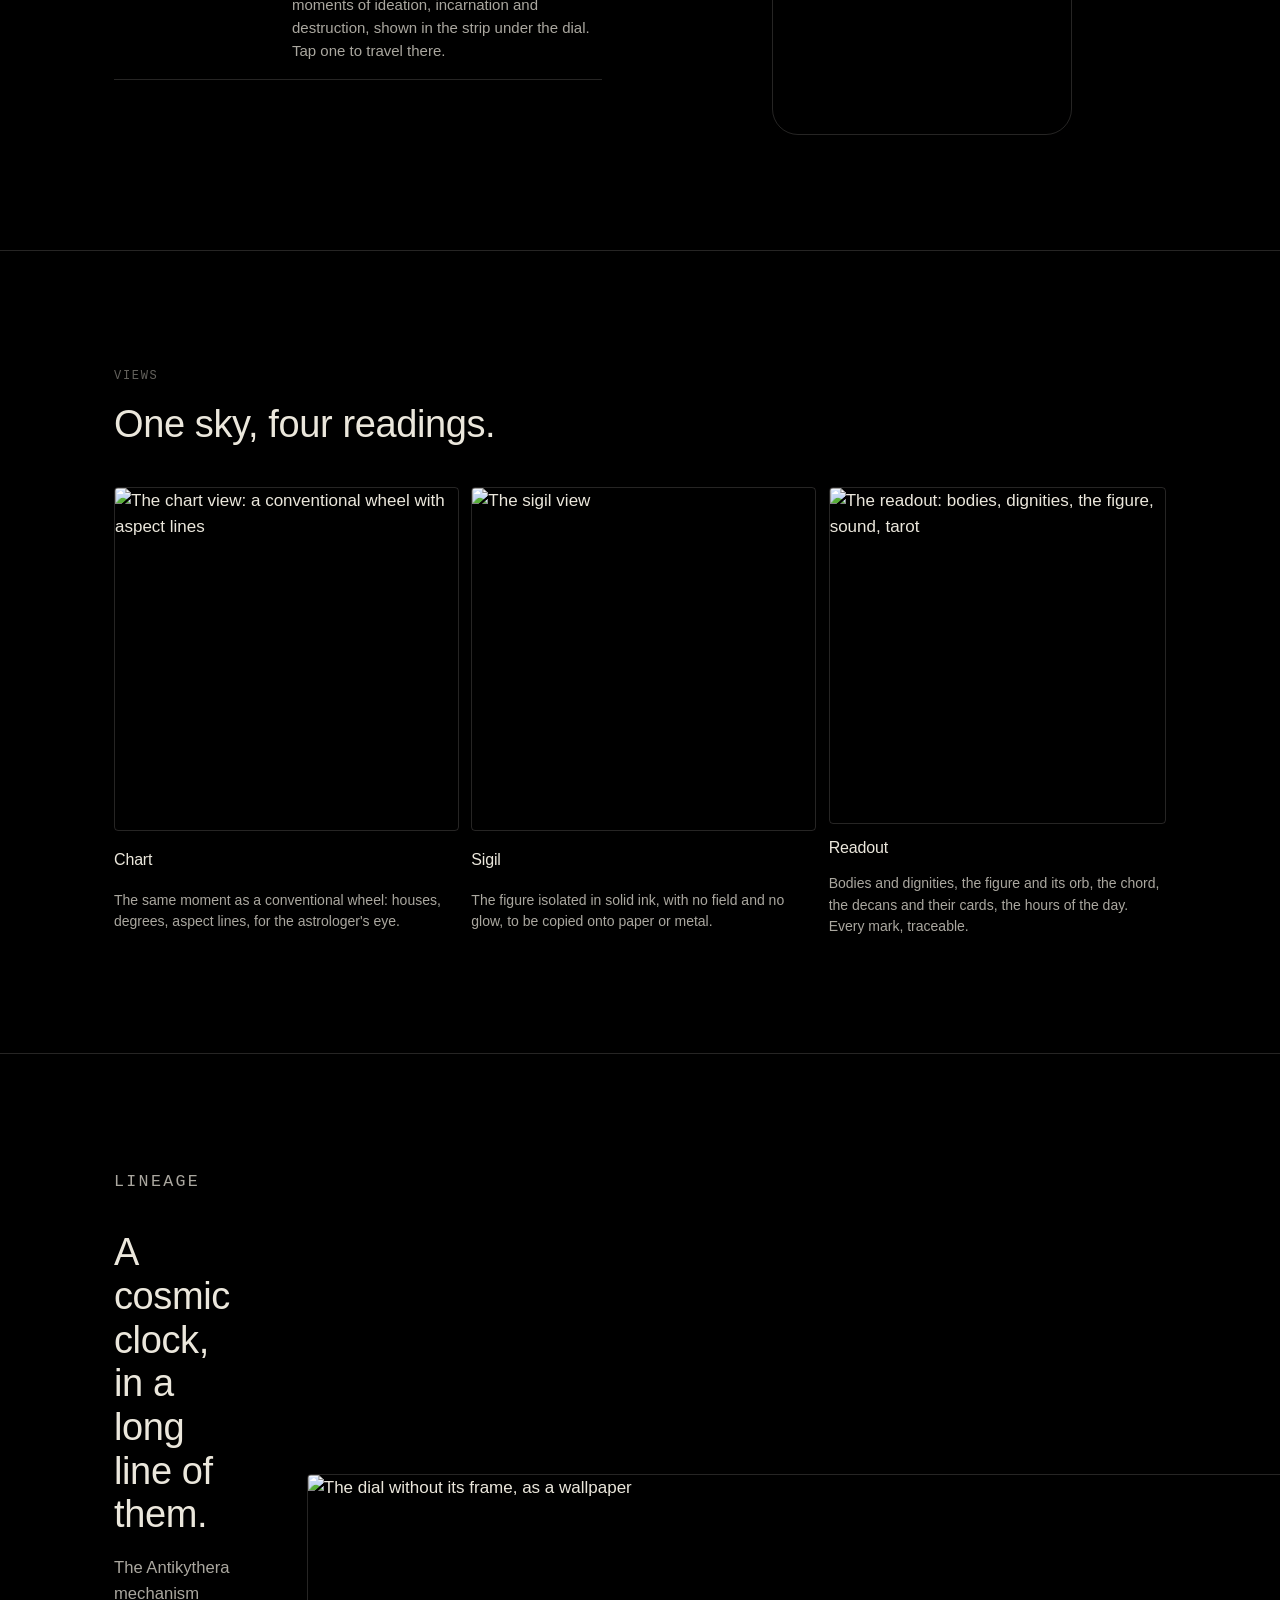
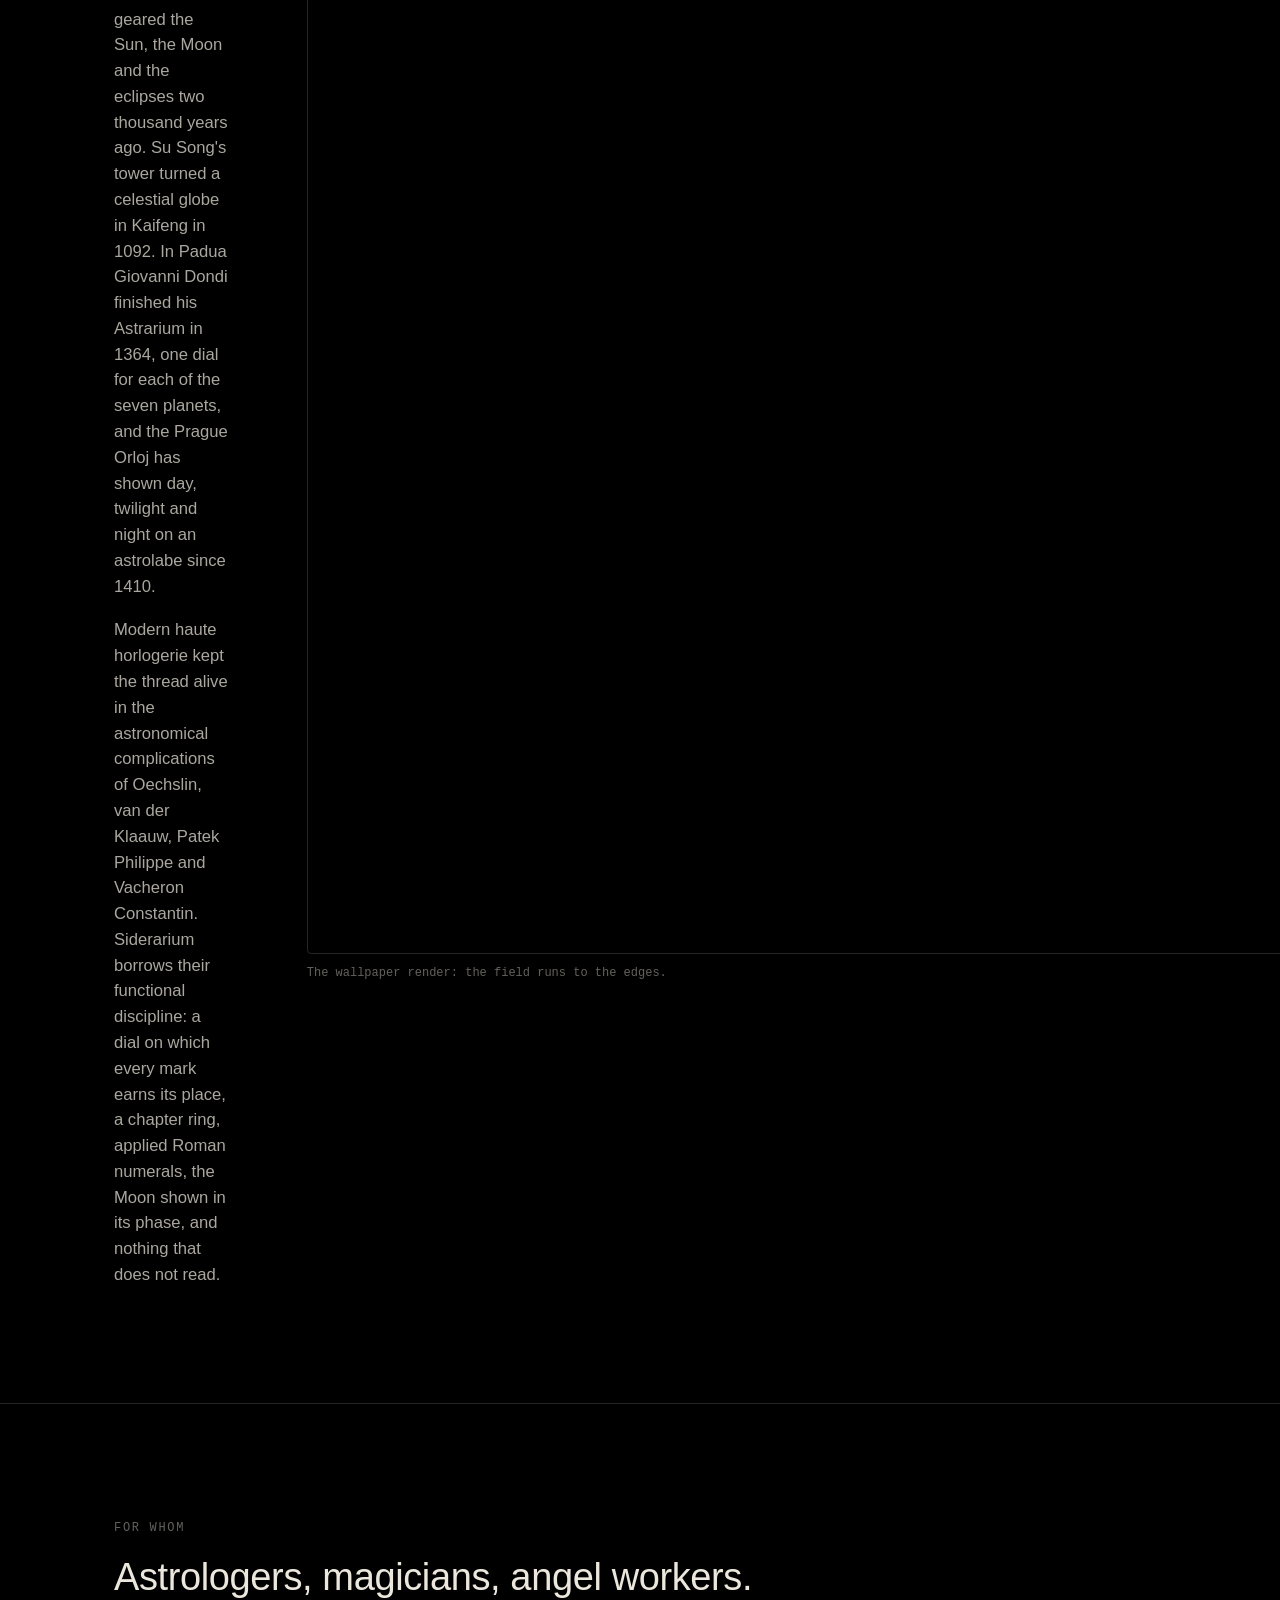
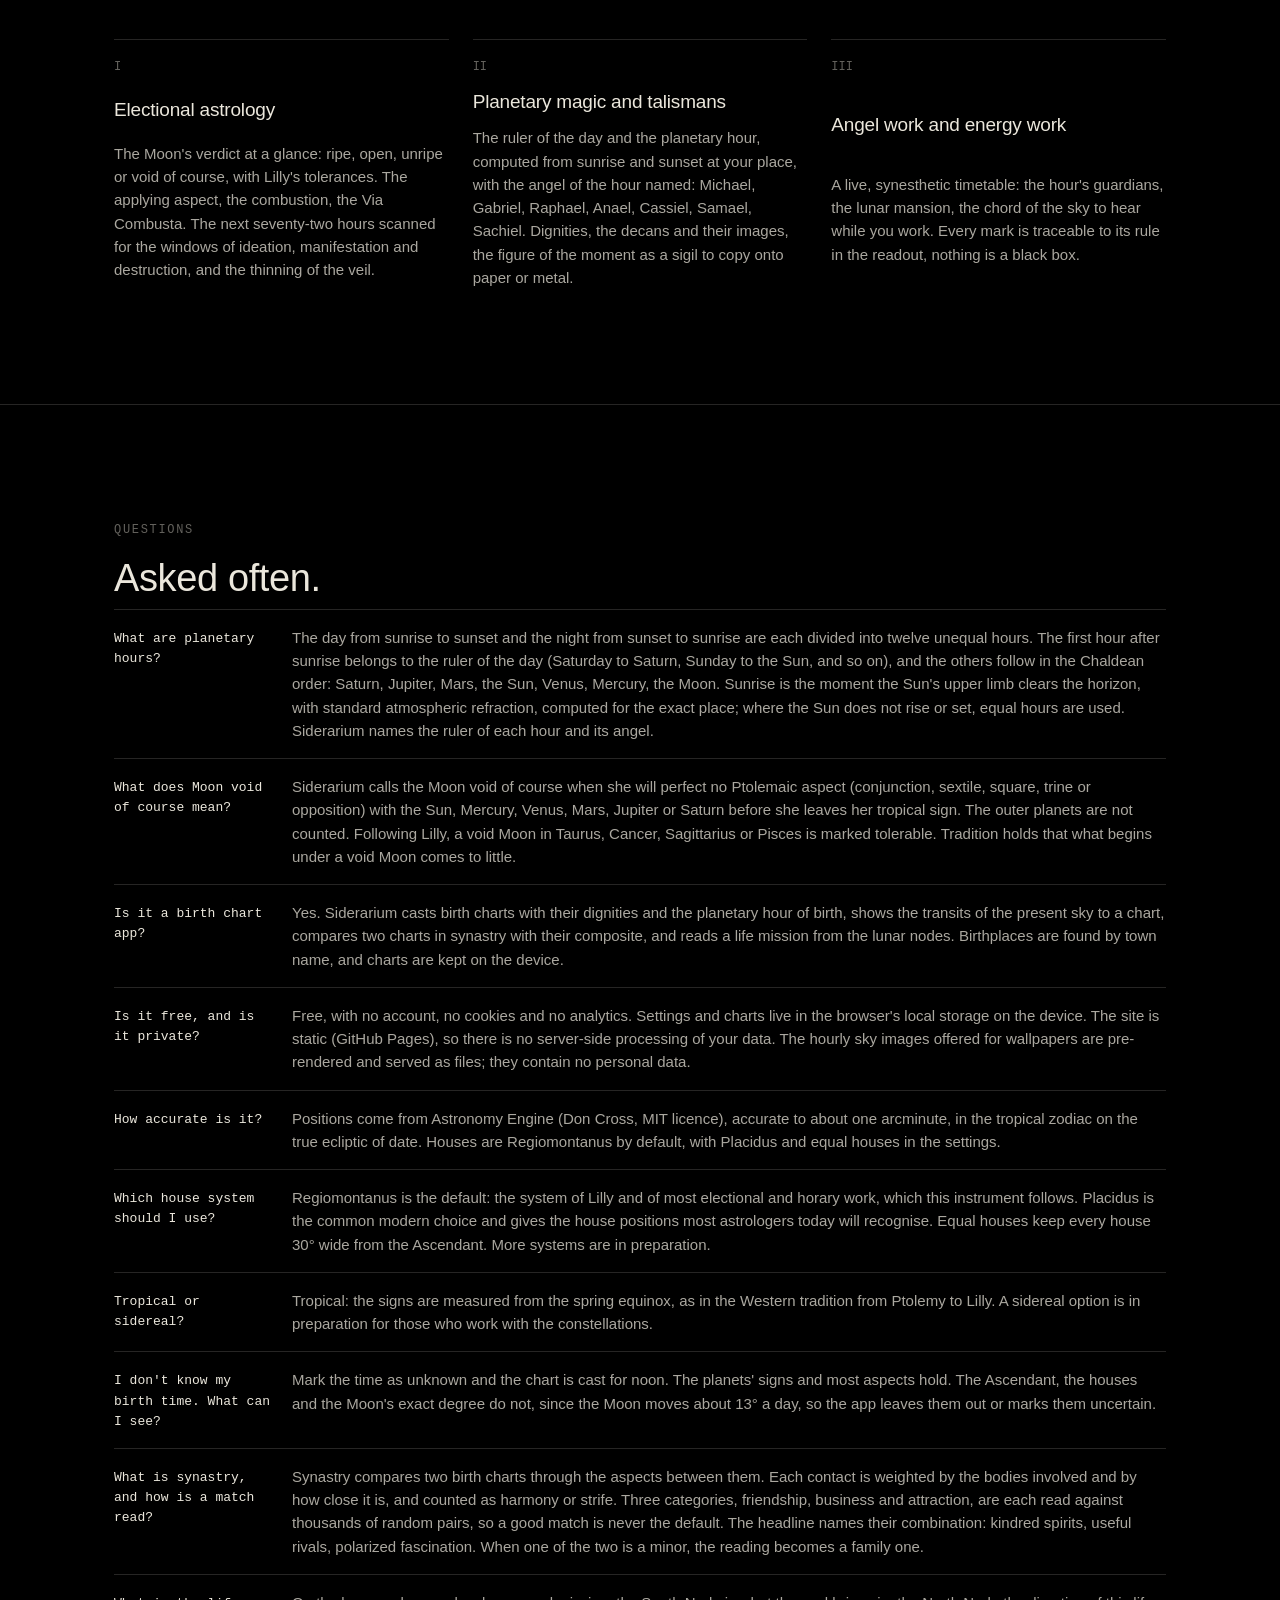
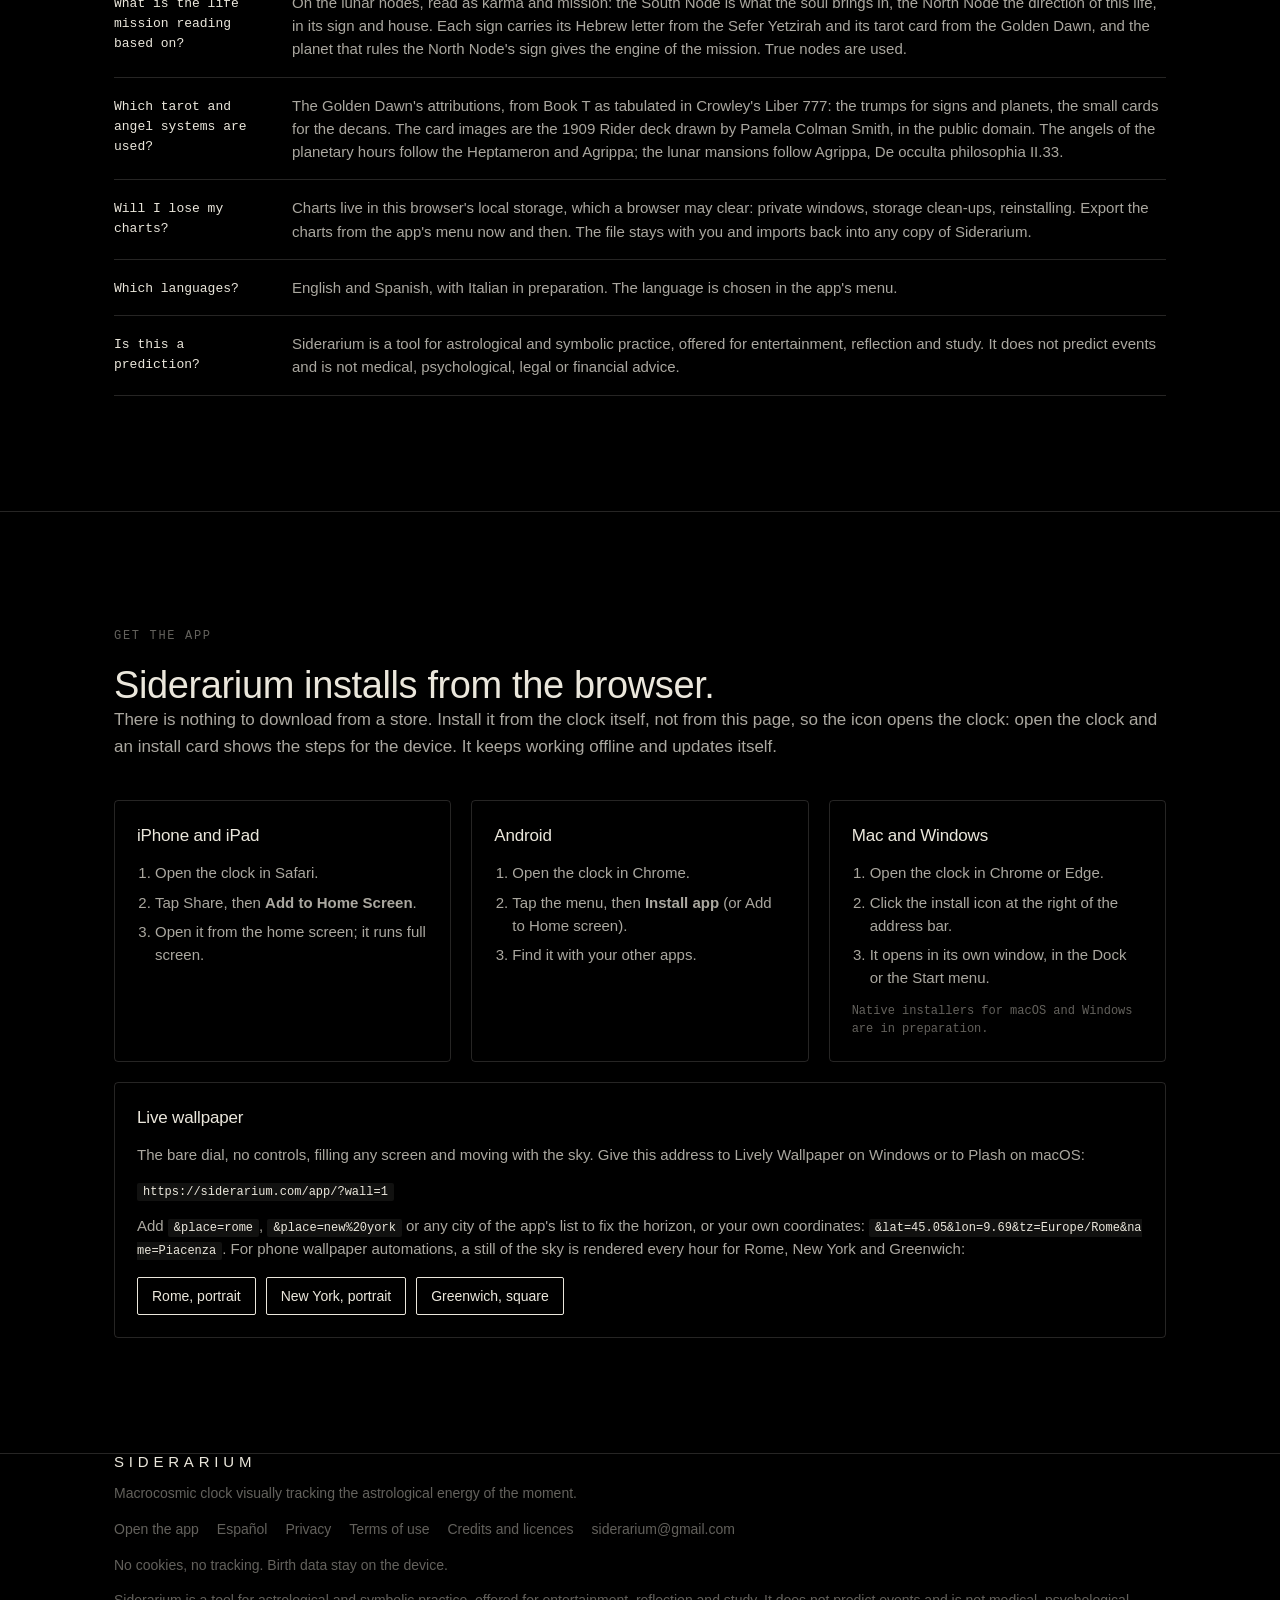
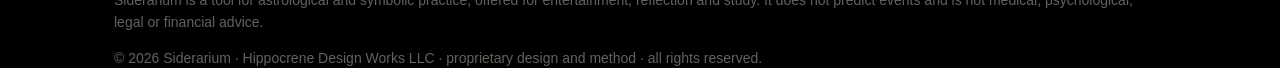
==== commit 09964aa1: "publish siderarium 1fa9330a0910d15ab9ec66e0a6d555968756f706" ====
--- a/index.html
+++ b/index.html
@@ -65,7 +65,7 @@
     <a href="#views">Views</a>
     <a href="#who">For whom</a>
     <a href="#lineage">Lineage</a>
-    <a href="#get">Get the app</a>
+    <a href="app/?install=1">Get the app</a>
     <a class="btn small primary" href="app/">Open Siderarium</a>
   </nav>
 </header>
@@ -84,7 +84,7 @@
       <p class="lede">Siderarium draws the sky of the present moment as a living mandala: the astrological energy of the hour as colour, geometry and chord. A live, synesthetic timetable for practitioners of planet and energy work.</p>
       <div class="cta">
         <a class="btn primary" href="app/">Open Siderarium</a>
-        <a class="btn" href="#get">Install on your phone</a>
+        <a class="btn" href="app/?install=1">Install on your phone</a>
       </div>
       <p class="live-note" id="live-note">The sky over Rome, now.</p>
     </div>
@@ -213,19 +213,19 @@
     <div class="wrap">
       <p class="kicker">Get the app</p>
       <h2>Siderarium installs from the browser.</h2>
-      <p class="dim">There is nothing to download from a store. Open the app once, then add it to your device; it keeps working offline and updates itself.</p>
+      <p class="dim">There is nothing to download from a store. Install it from the clock itself, not from this page, so the icon opens the clock: <a href="app/?install=1">open the clock</a> and an install card shows the steps for the device. It keeps working offline and updates itself.</p>
       <div class="cards">
         <div class="card">
           <h3>iPhone and iPad</h3>
-          <ol><li>Open <a href="app/">Siderarium</a> in Safari.</li><li>Tap Share, then <strong>Add to Home Screen</strong>.</li><li>Open it from the home screen; it runs full screen.</li></ol>
+          <ol><li>Open <a href="app/?install=1">the clock</a> in Safari.</li><li>Tap Share, then <strong>Add to Home Screen</strong>.</li><li>Open it from the home screen; it runs full screen.</li></ol>
         </div>
         <div class="card">
           <h3>Android</h3>
-          <ol><li>Open <a href="app/">Siderarium</a> in Chrome.</li><li>Tap the menu, then <strong>Install app</strong> (or Add to Home screen).</li><li>Find it with your other apps.</li></ol>
+          <ol><li>Open <a href="app/?install=1">the clock</a> in Chrome.</li><li>Tap the menu, then <strong>Install app</strong> (or Add to Home screen).</li><li>Find it with your other apps.</li></ol>
         </div>
         <div class="card">
           <h3>Mac and Windows</h3>
-          <ol><li>Open <a href="app/">Siderarium</a> in Chrome or Edge.</li><li>Click the install icon at the right of the address bar.</li><li>It opens in its own window, in the Dock or the Start menu.</li></ol>
+          <ol><li>Open <a href="app/?install=1">the clock</a> in Chrome or Edge.</li><li>Click the install icon at the right of the address bar.</li><li>It opens in its own window, in the Dock or the Start menu.</li></ol>
           <p class="soon">Native installers for macOS and Windows are in preparation.</p>
         </div>
         <div class="card wide">
--- a/style.css
+++ b/style.css
@@ -13,7 +13,7 @@
   --max: 1180px;
 }
 * { box-sizing: border-box; }
-html { scroll-behavior: smooth; -webkit-text-size-adjust: 100%; }
+html { -webkit-text-size-adjust: 100%; }   /* no smooth scroll: a link lands at once */
 body { margin: 0; background: var(--void); color: var(--ink); font: 400 17px/1.55 var(--sans); }
 a { color: inherit; text-decoration: none; }
 img { display: block; max-width: 100%; height: auto; }
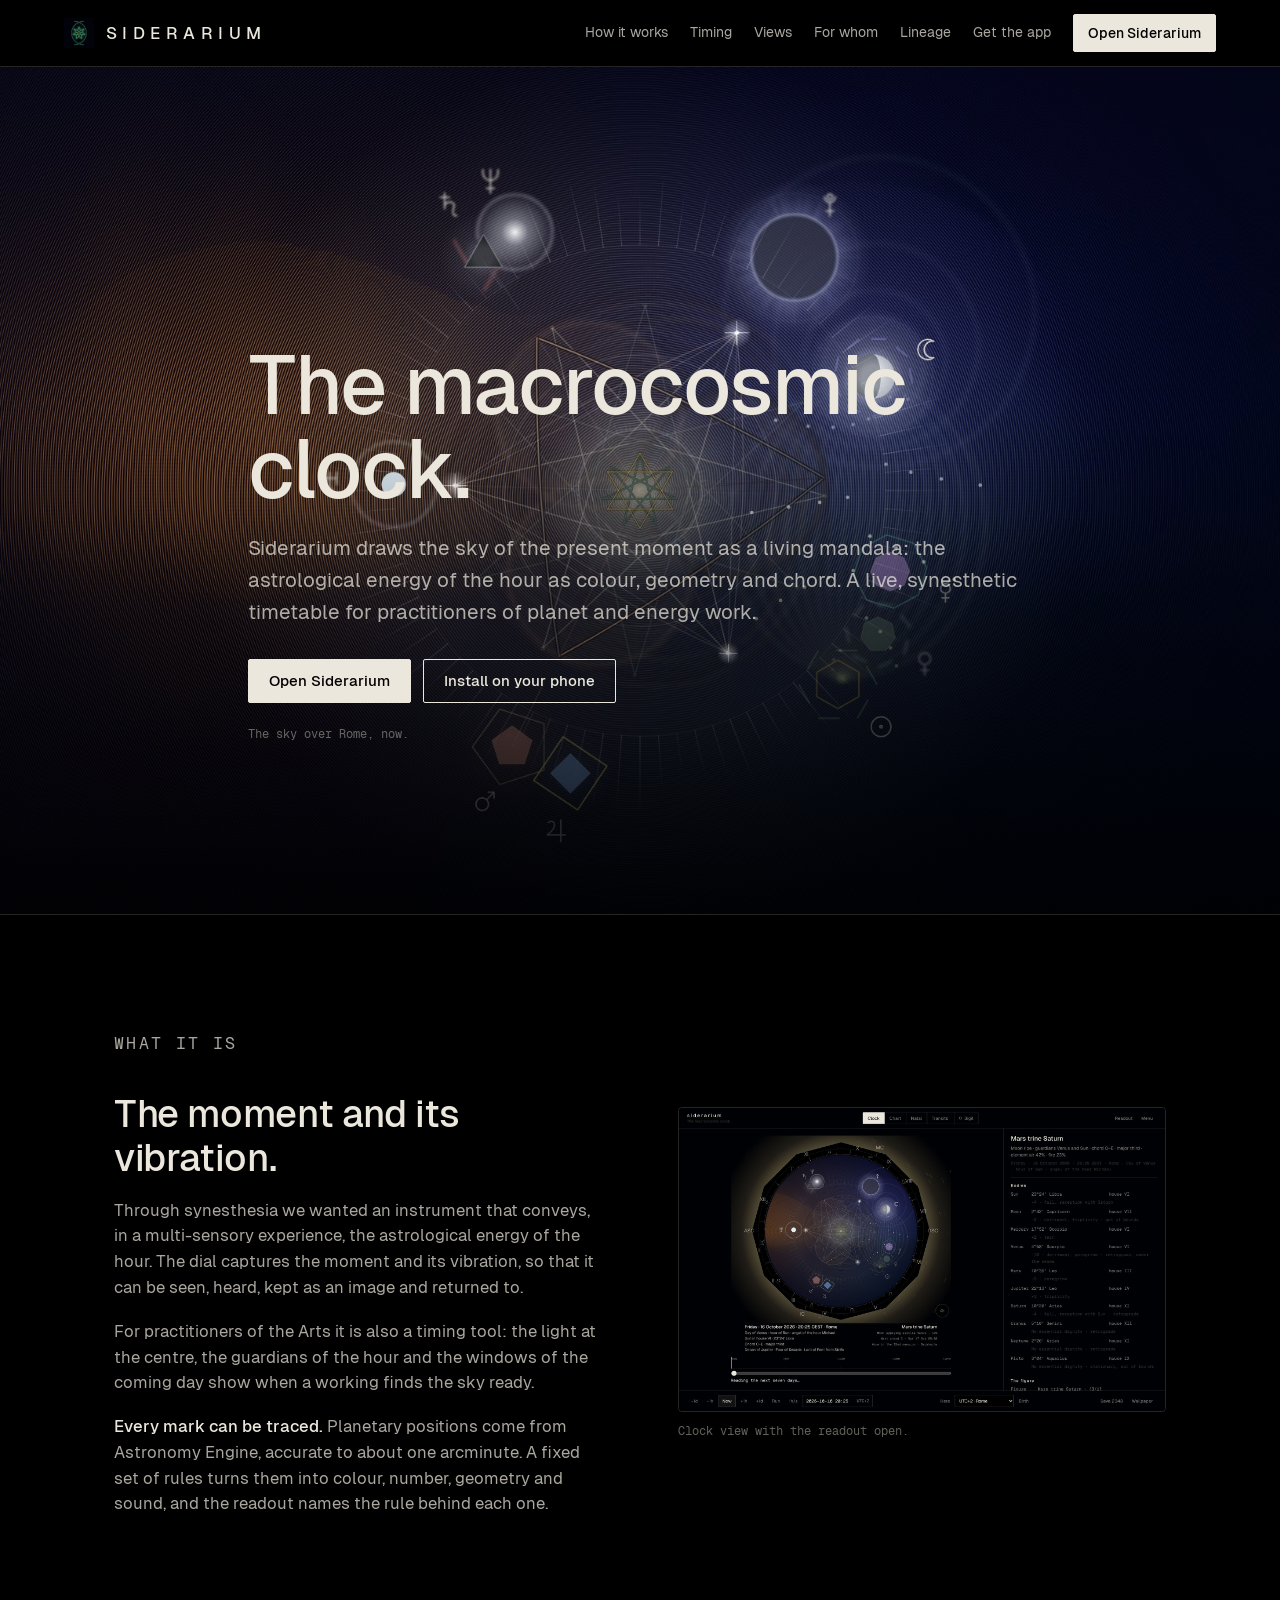
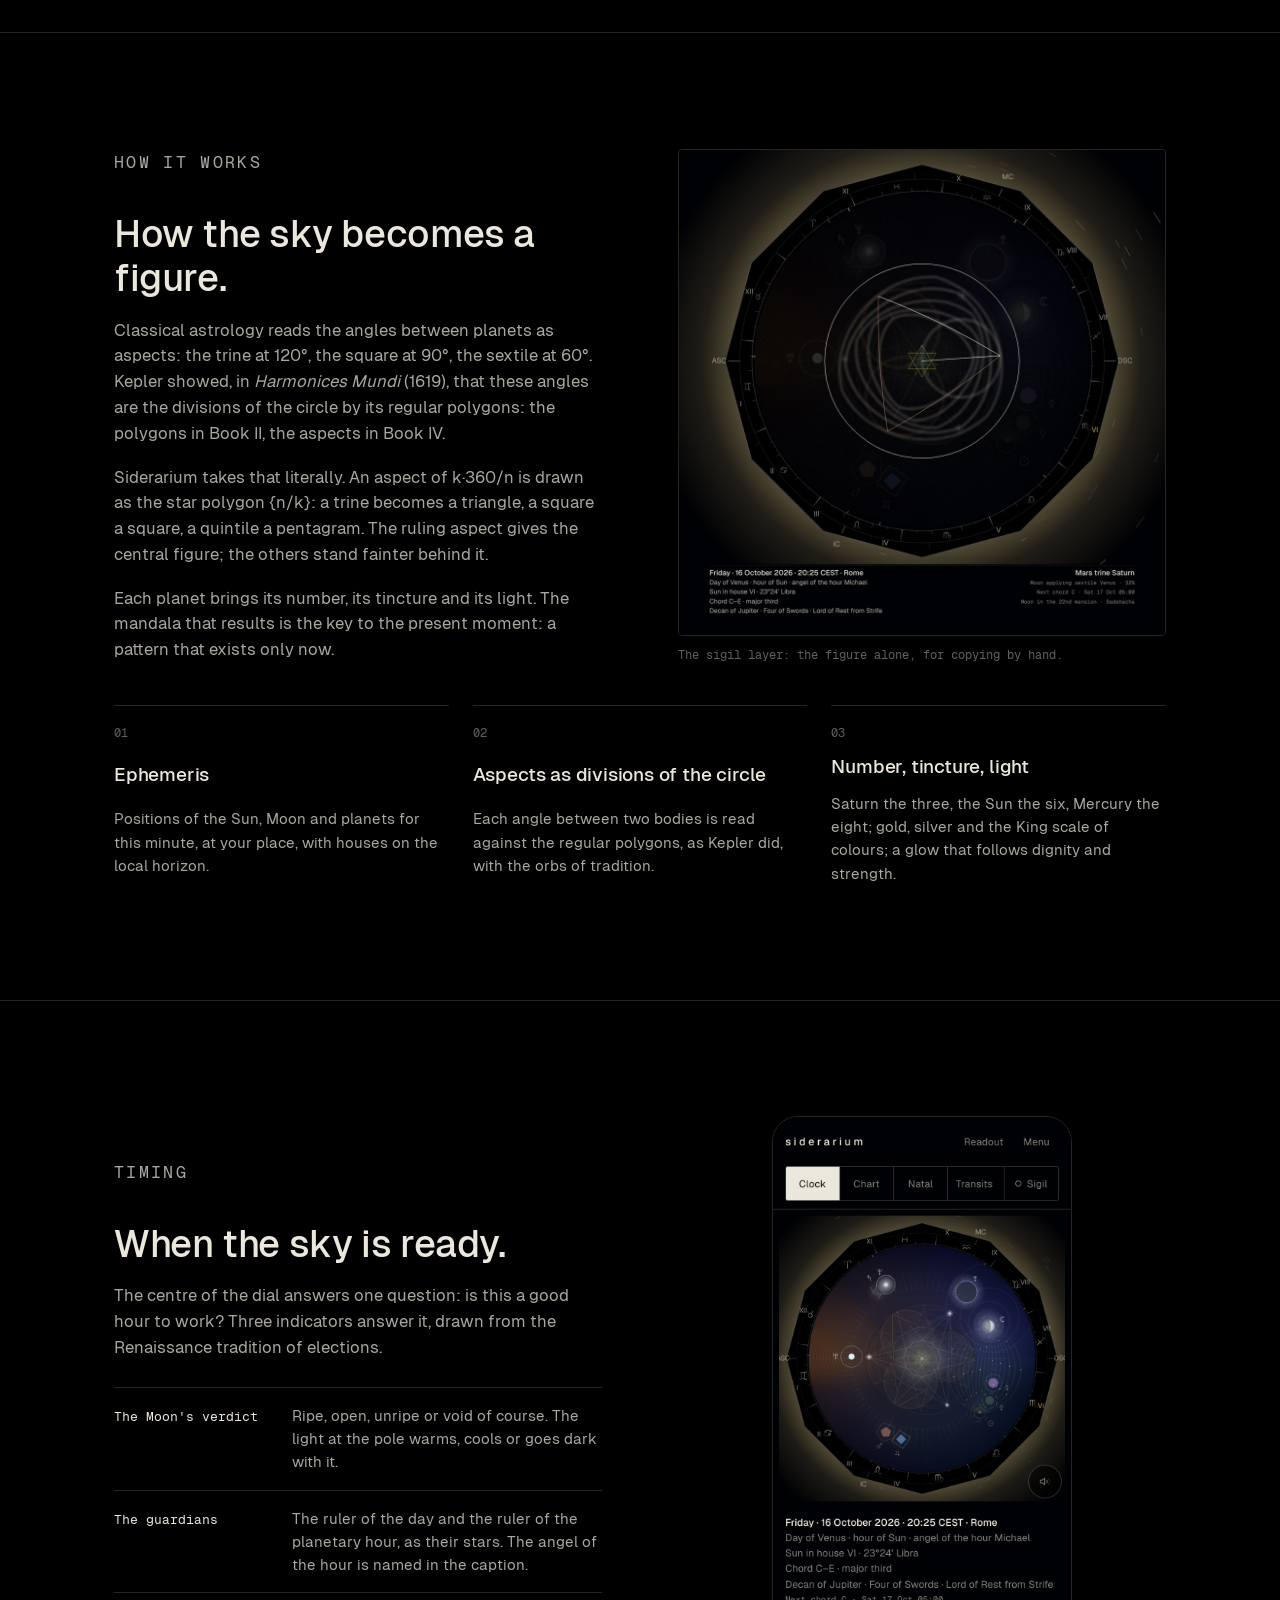
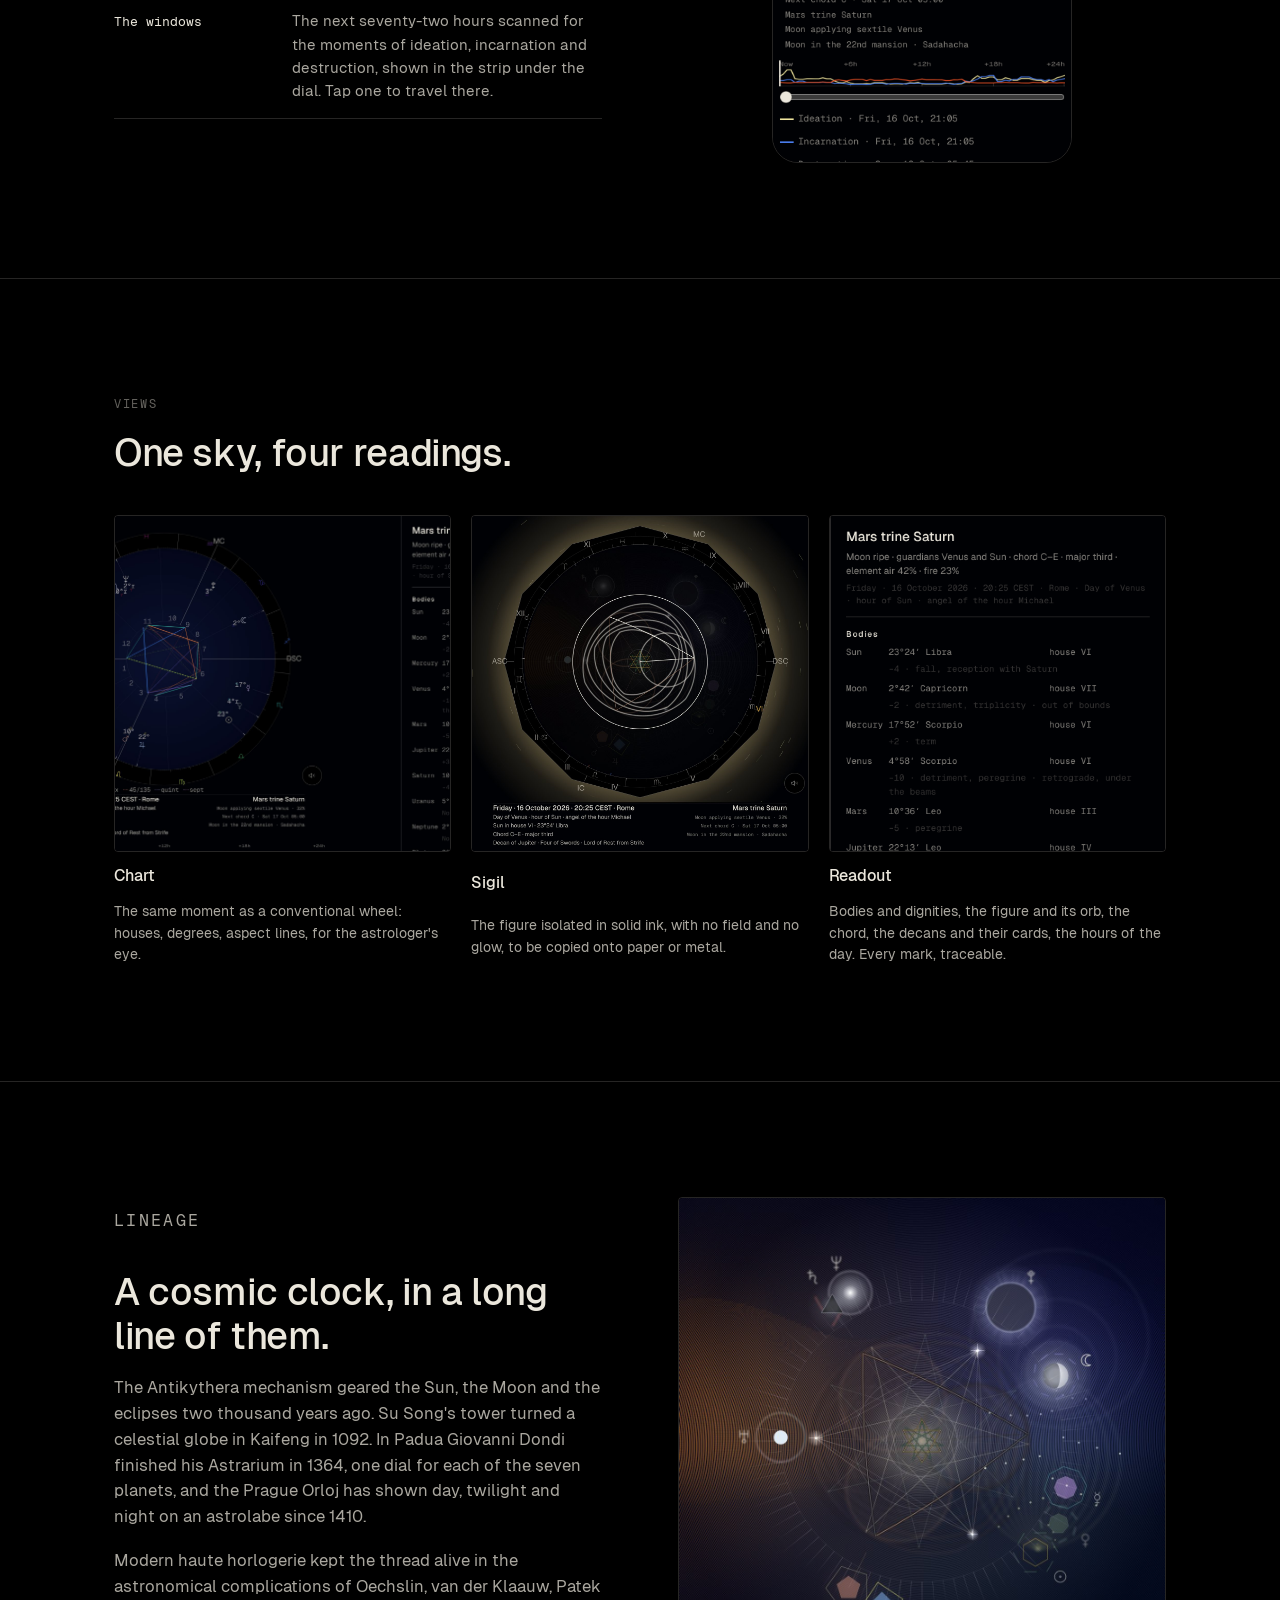
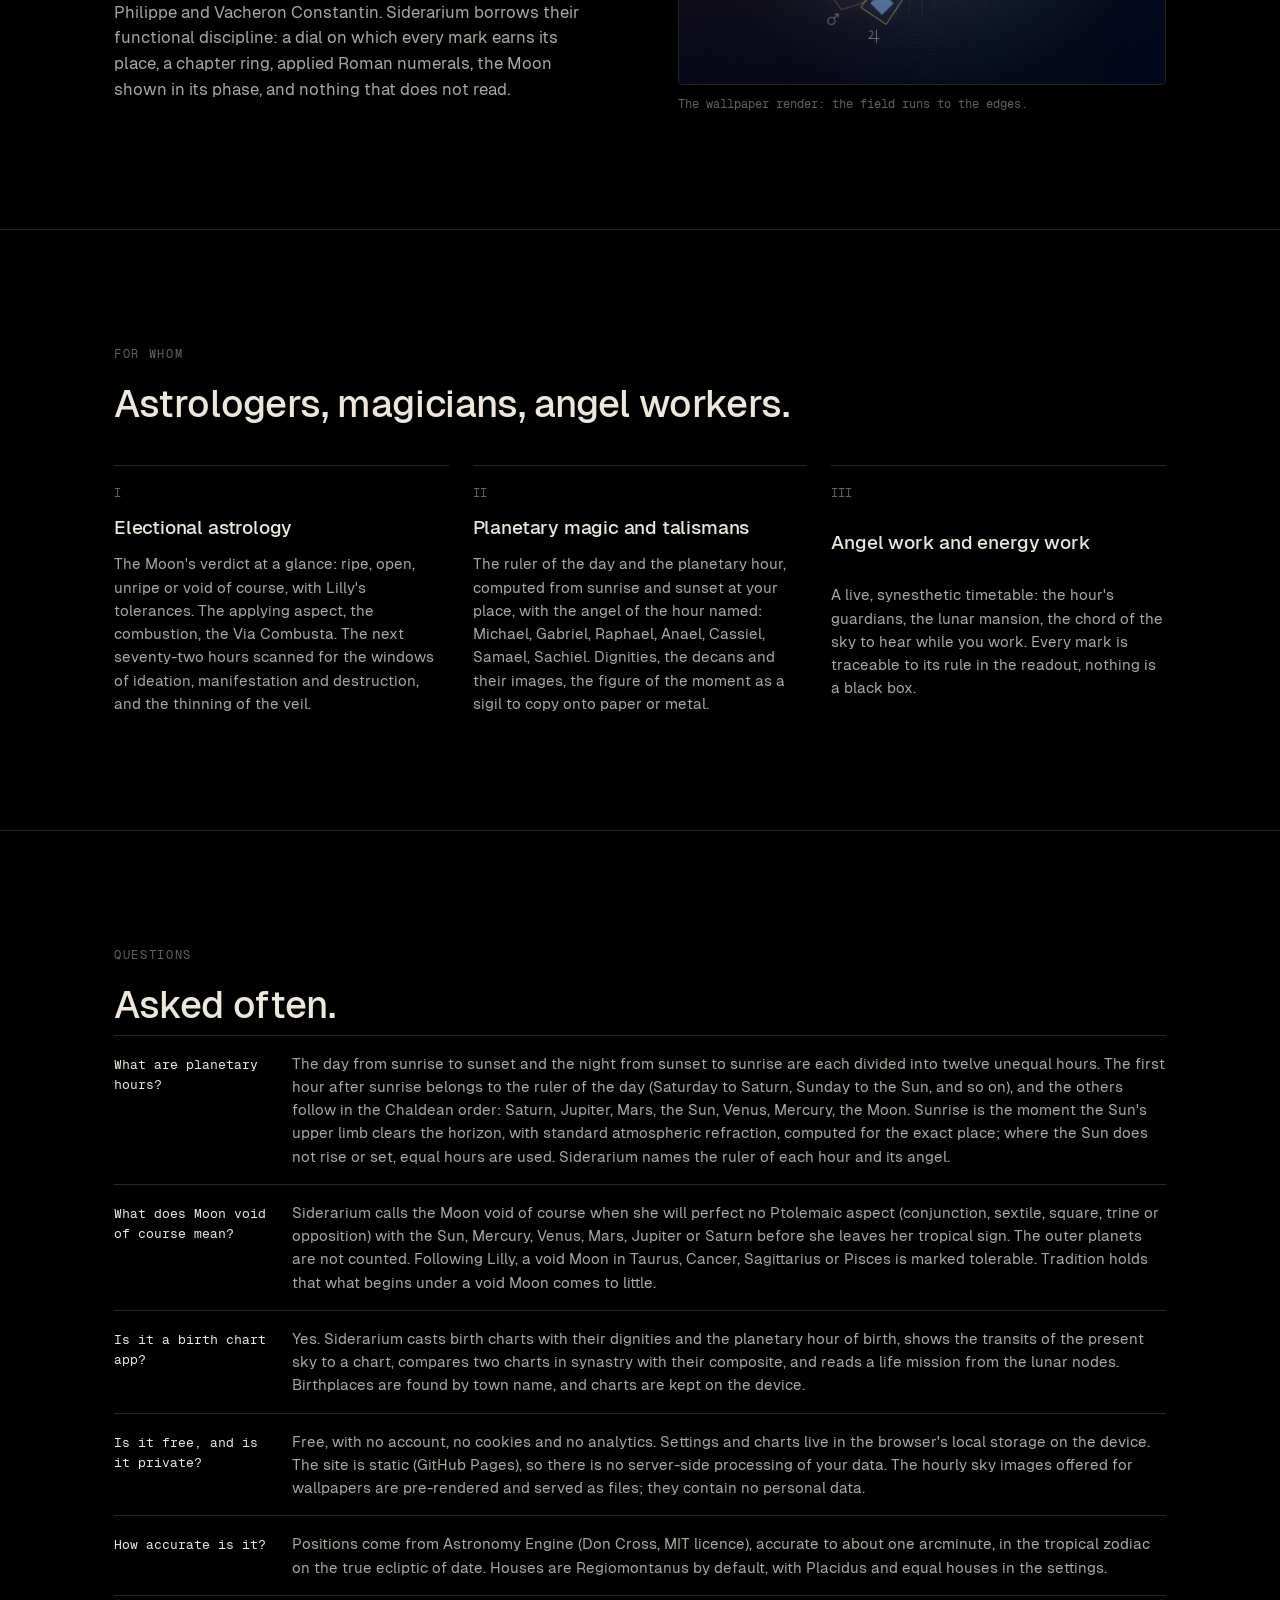
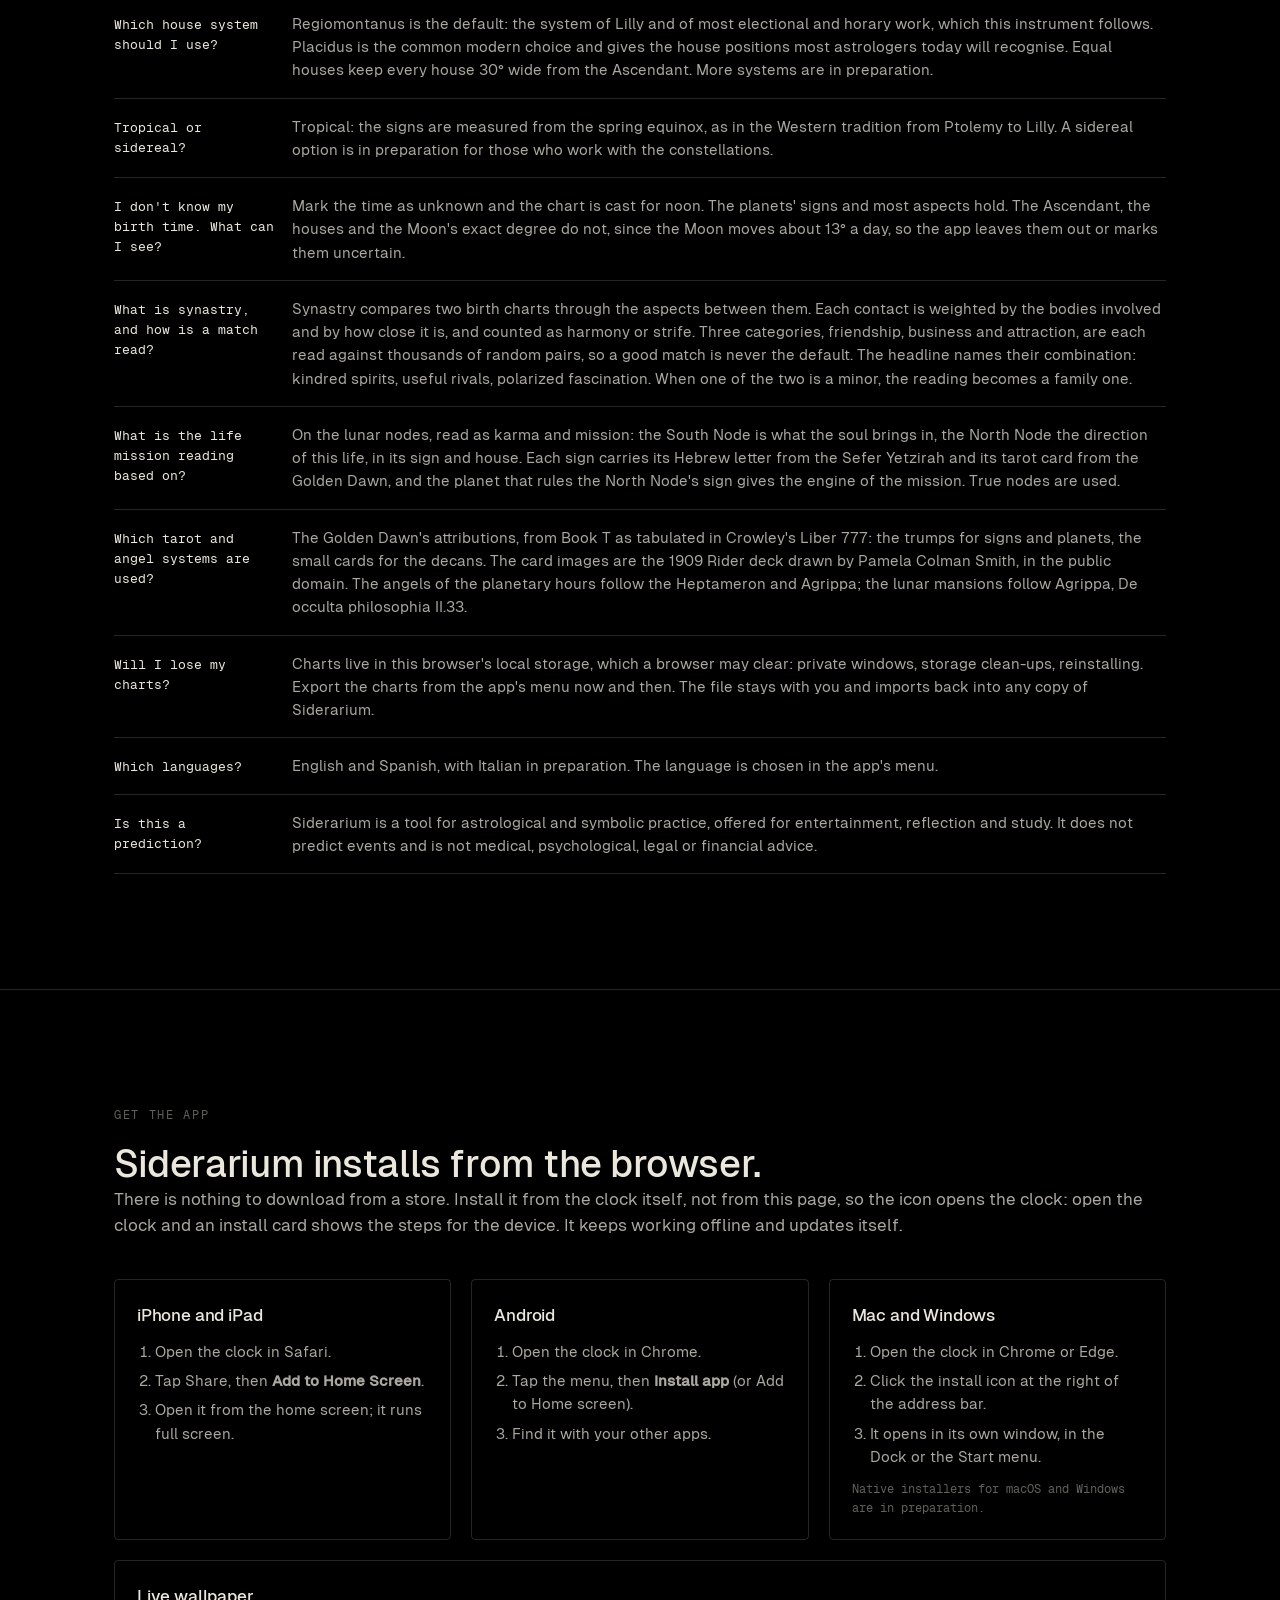
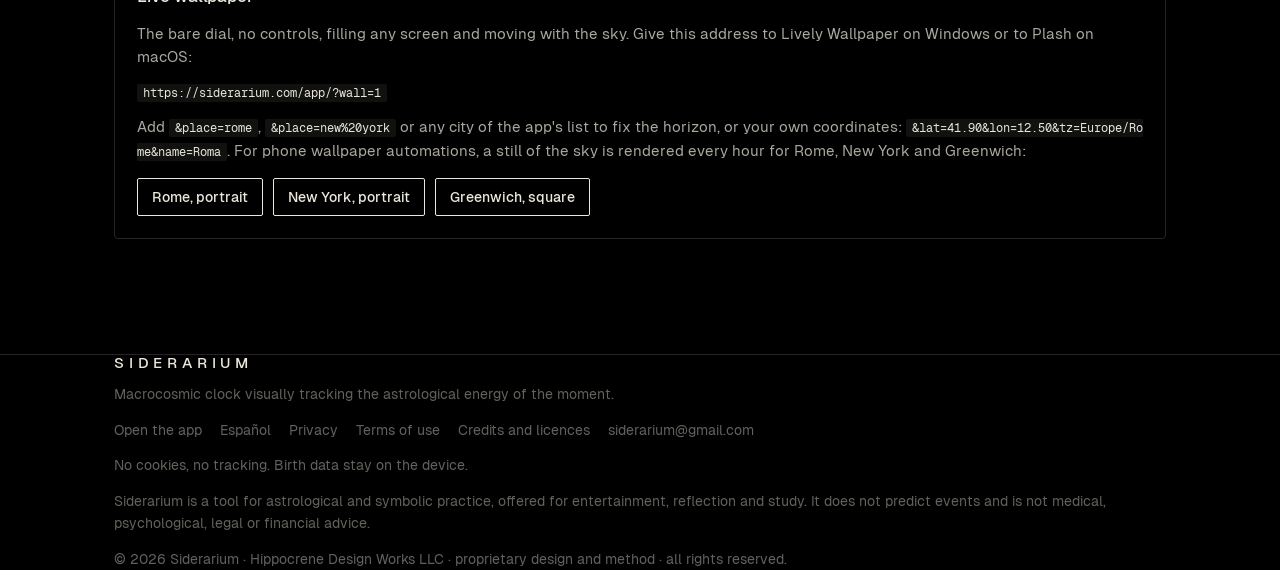
==== commit e78f72b2: "publish sky bab48c99251b024a431fefed8bf6e61211aec5d5" ====
--- a/index.html
+++ b/index.html
@@ -3,6 +3,7 @@
 <head>
 <meta charset="utf-8">
 <meta name="viewport" content="width=device-width, initial-scale=1, viewport-fit=cover">
+<meta http-equiv="Content-Security-Policy" content="default-src 'self'; script-src 'self'; style-src 'self' 'unsafe-inline'; img-src 'self'; font-src 'self'; connect-src 'none'; frame-src 'self'; object-src 'none'; base-uri 'none'; form-action 'none'">
 <meta name="theme-color" content="#000000">
 <title>Siderarium · Macrocosmic Clock · Planetary Hours</title>
 <meta name="description" content="The sky of this moment as a living mandala: planetary hours and their angels, the Moon void of course, electional windows, the veil.">
@@ -232,7 +233,7 @@
           <h3>Live wallpaper</h3>
           <p>The bare dial, no controls, filling any screen and moving with the sky. Give this address to Lively Wallpaper on Windows or to Plash on macOS:</p>
           <p><code>https://siderarium.com/app/?wall=1</code></p>
-          <p>Add <code>&amp;place=rome</code>, <code>&amp;place=new%20york</code> or any city of the app's list to fix the horizon, or your own coordinates: <code>&amp;lat=45.05&amp;lon=9.69&amp;tz=Europe/Rome&amp;name=Piacenza</code>. For phone wallpaper automations, a still of the sky is rendered every hour for Rome, New York and Greenwich:</p>
+          <p>Add <code>&amp;place=rome</code>, <code>&amp;place=new%20york</code> or any city of the app's list to fix the horizon, or your own coordinates: <code>&amp;lat=41.90&amp;lon=12.50&amp;tz=Europe/Rome&amp;name=Roma</code>. For phone wallpaper automations, a still of the sky is rendered every hour for Rome, New York and Greenwich:</p>
           <div class="links">
             <a class="btn small" href="https://siderarium.com/sky/rome.png">Rome, portrait</a>
             <a class="btn small" href="https://siderarium.com/sky/new-york.png">New York, portrait</a>
@@ -260,19 +261,6 @@
   </footer>
 </main>
 
-<script>
-  // the live sky, loaded after the page is up; the still underneath stays if it never arrives
-  (function () {
-    var f = document.getElementById('live');
-    if (!f || matchMedia('(prefers-reduced-motion: reduce)').matches) return;
-    setTimeout(function () {
-      f.addEventListener('load', function () {
-        var ok = false; try { ok = !!(f.contentDocument && f.contentDocument.getElementById('dial')); } catch (e) { ok = false; }   // the app answered, not an error page
-        if (ok) setTimeout(function () { f.classList.add('live'); }, 1800);
-      });
-      f.src = f.dataset.src;
-    }, 600);
-  })();
-</script>
+<script src="site.js"></script>
 </body>
 </html>
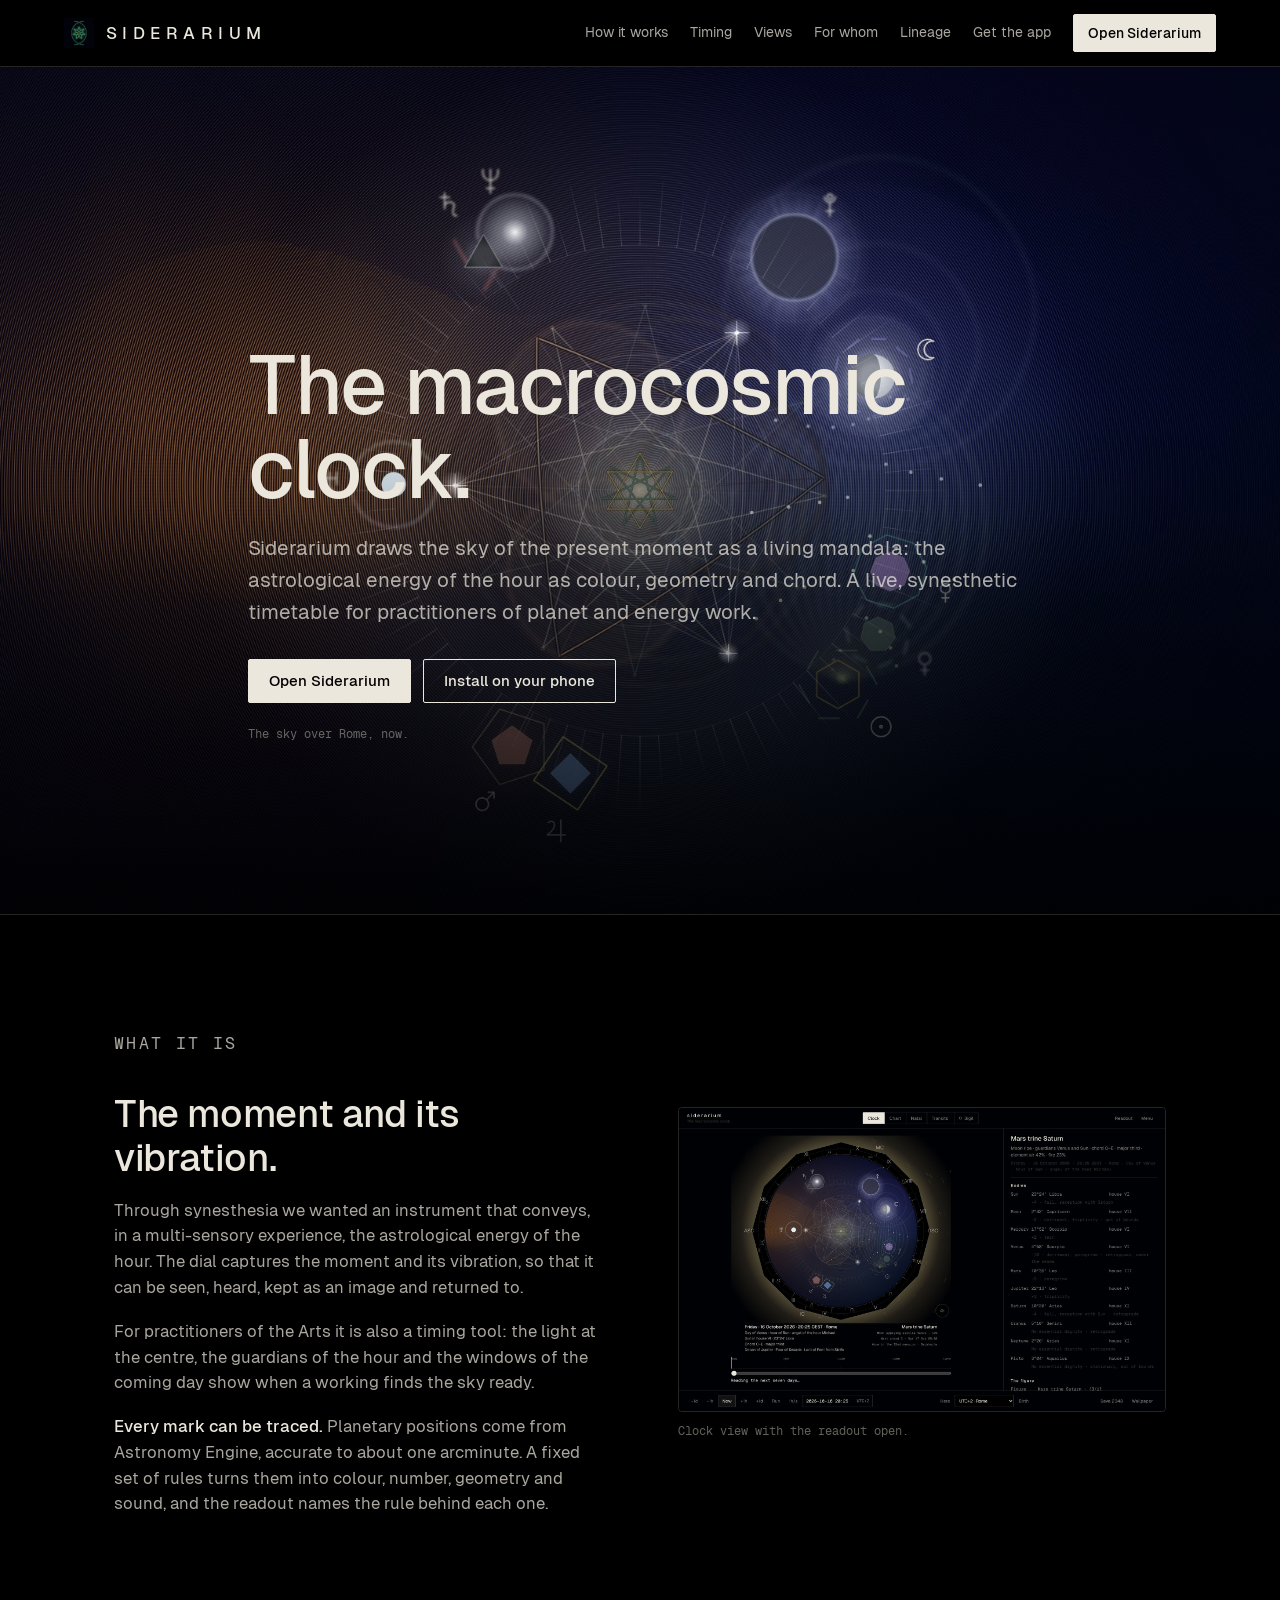
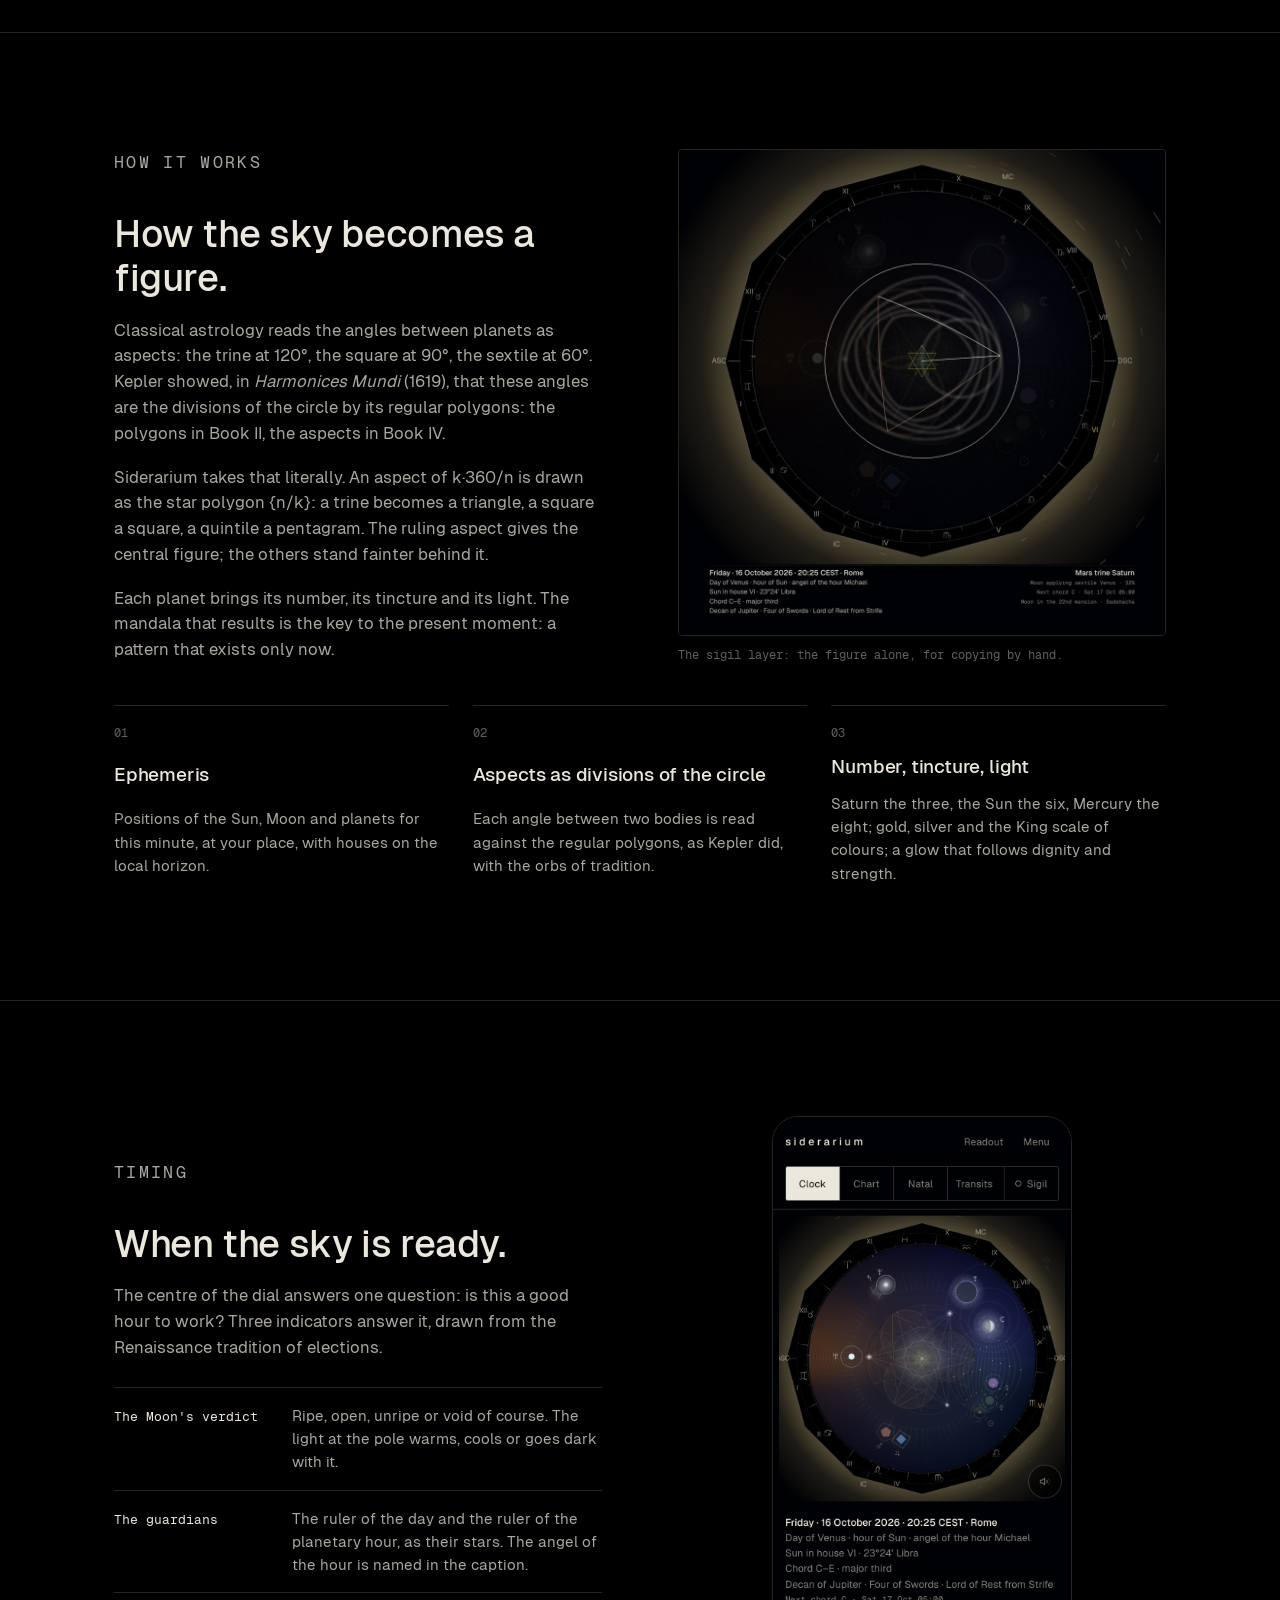
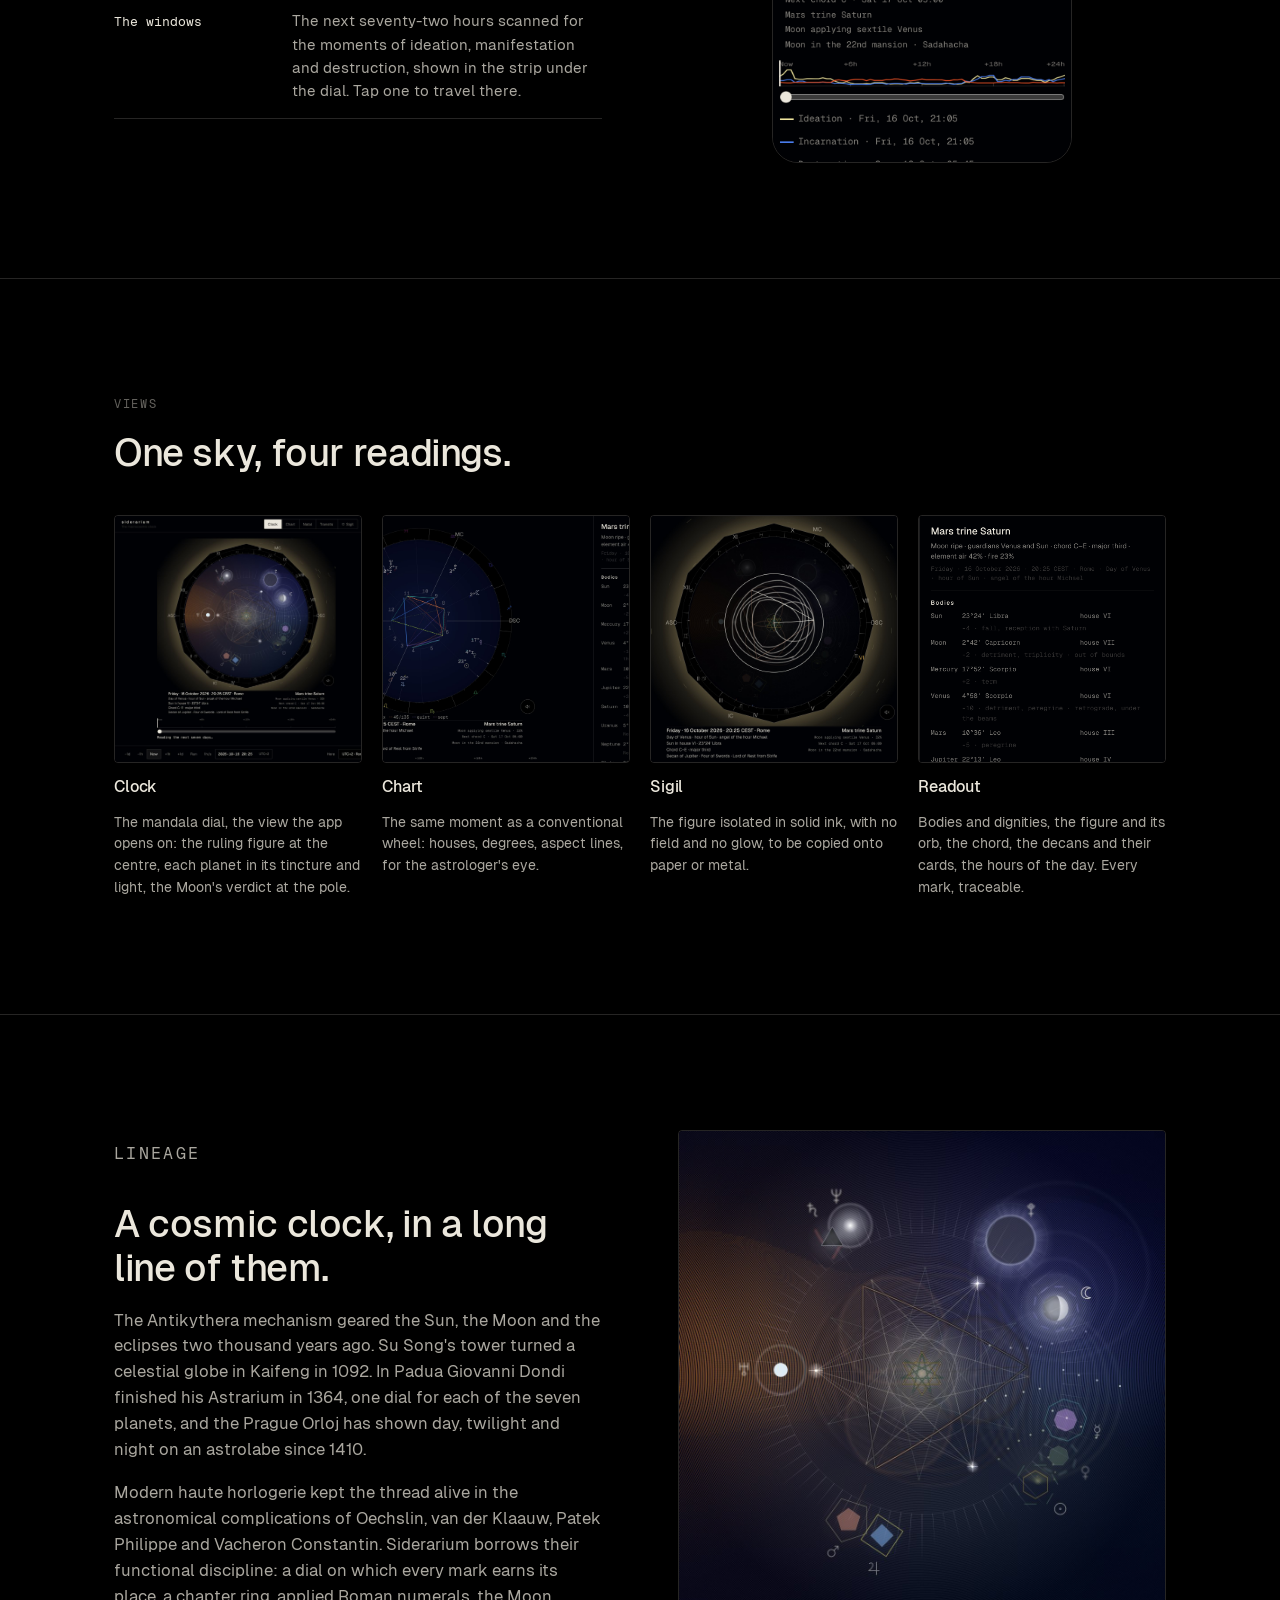
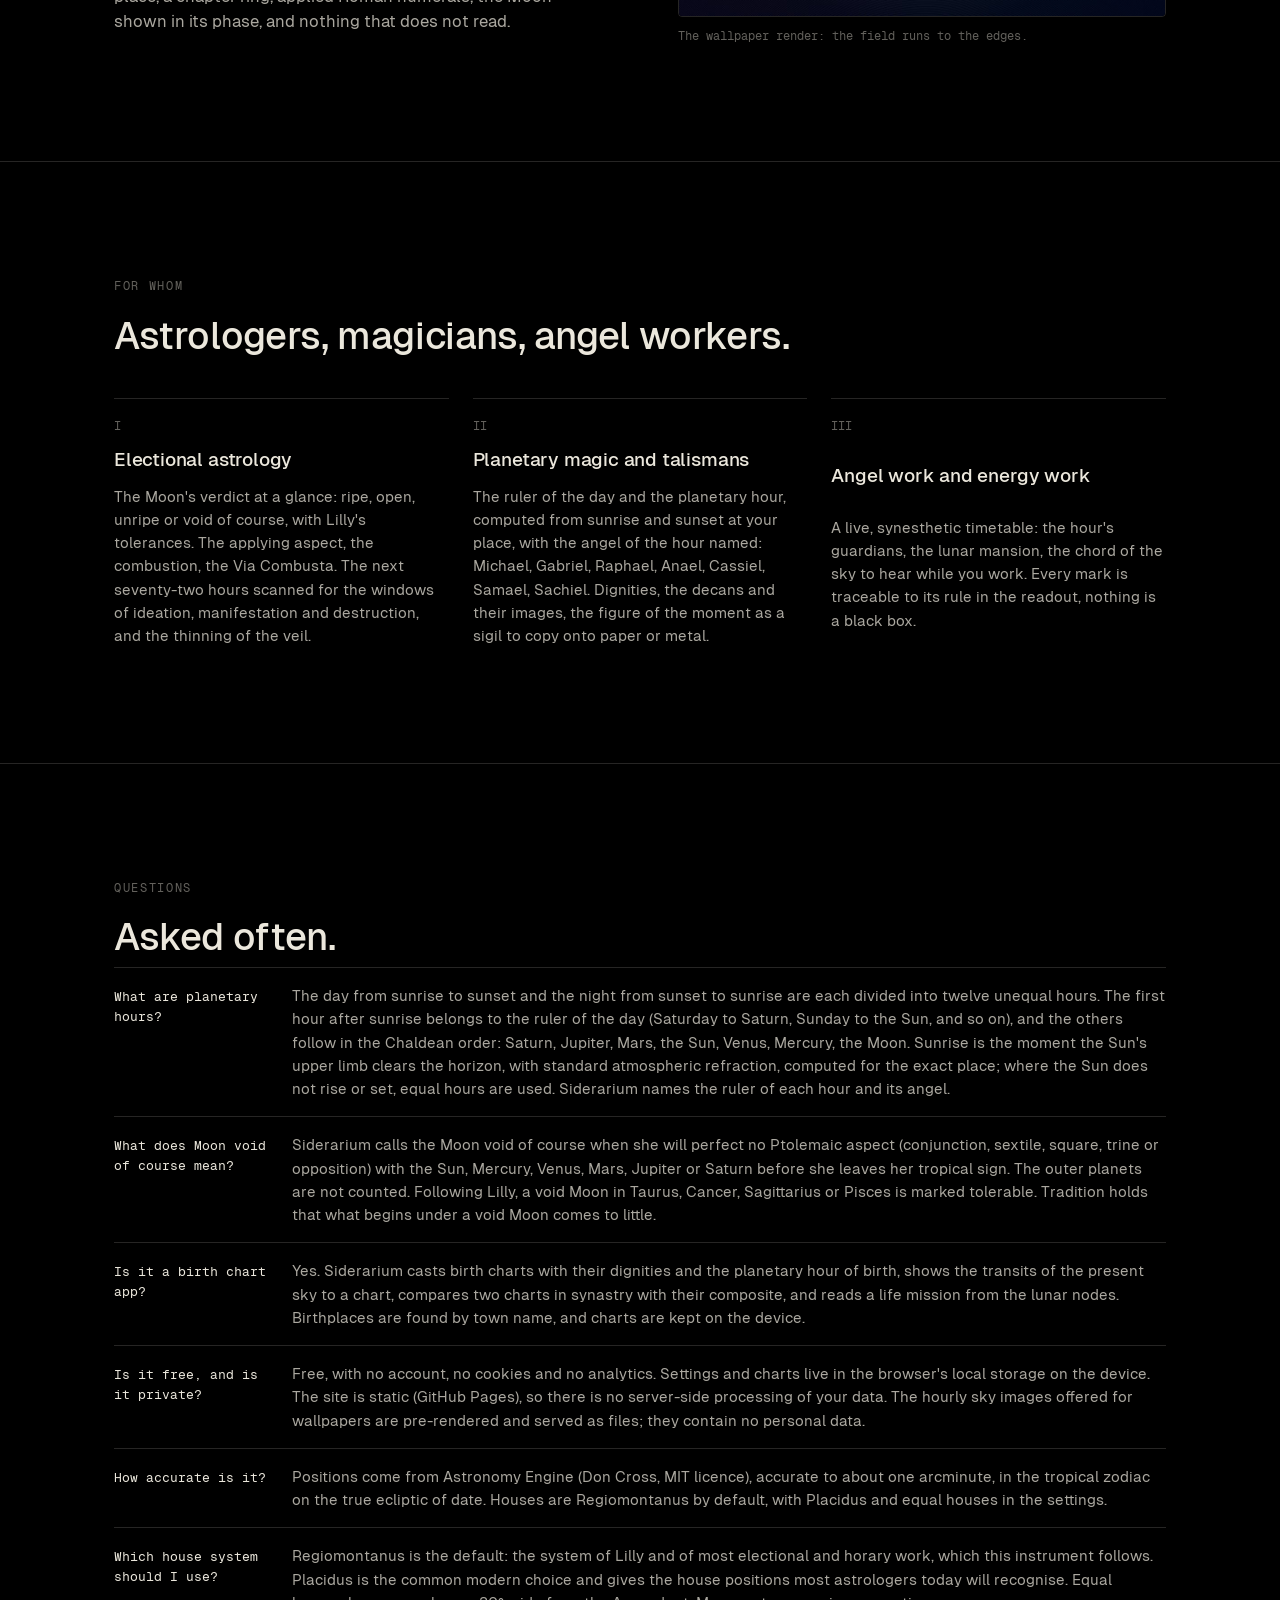
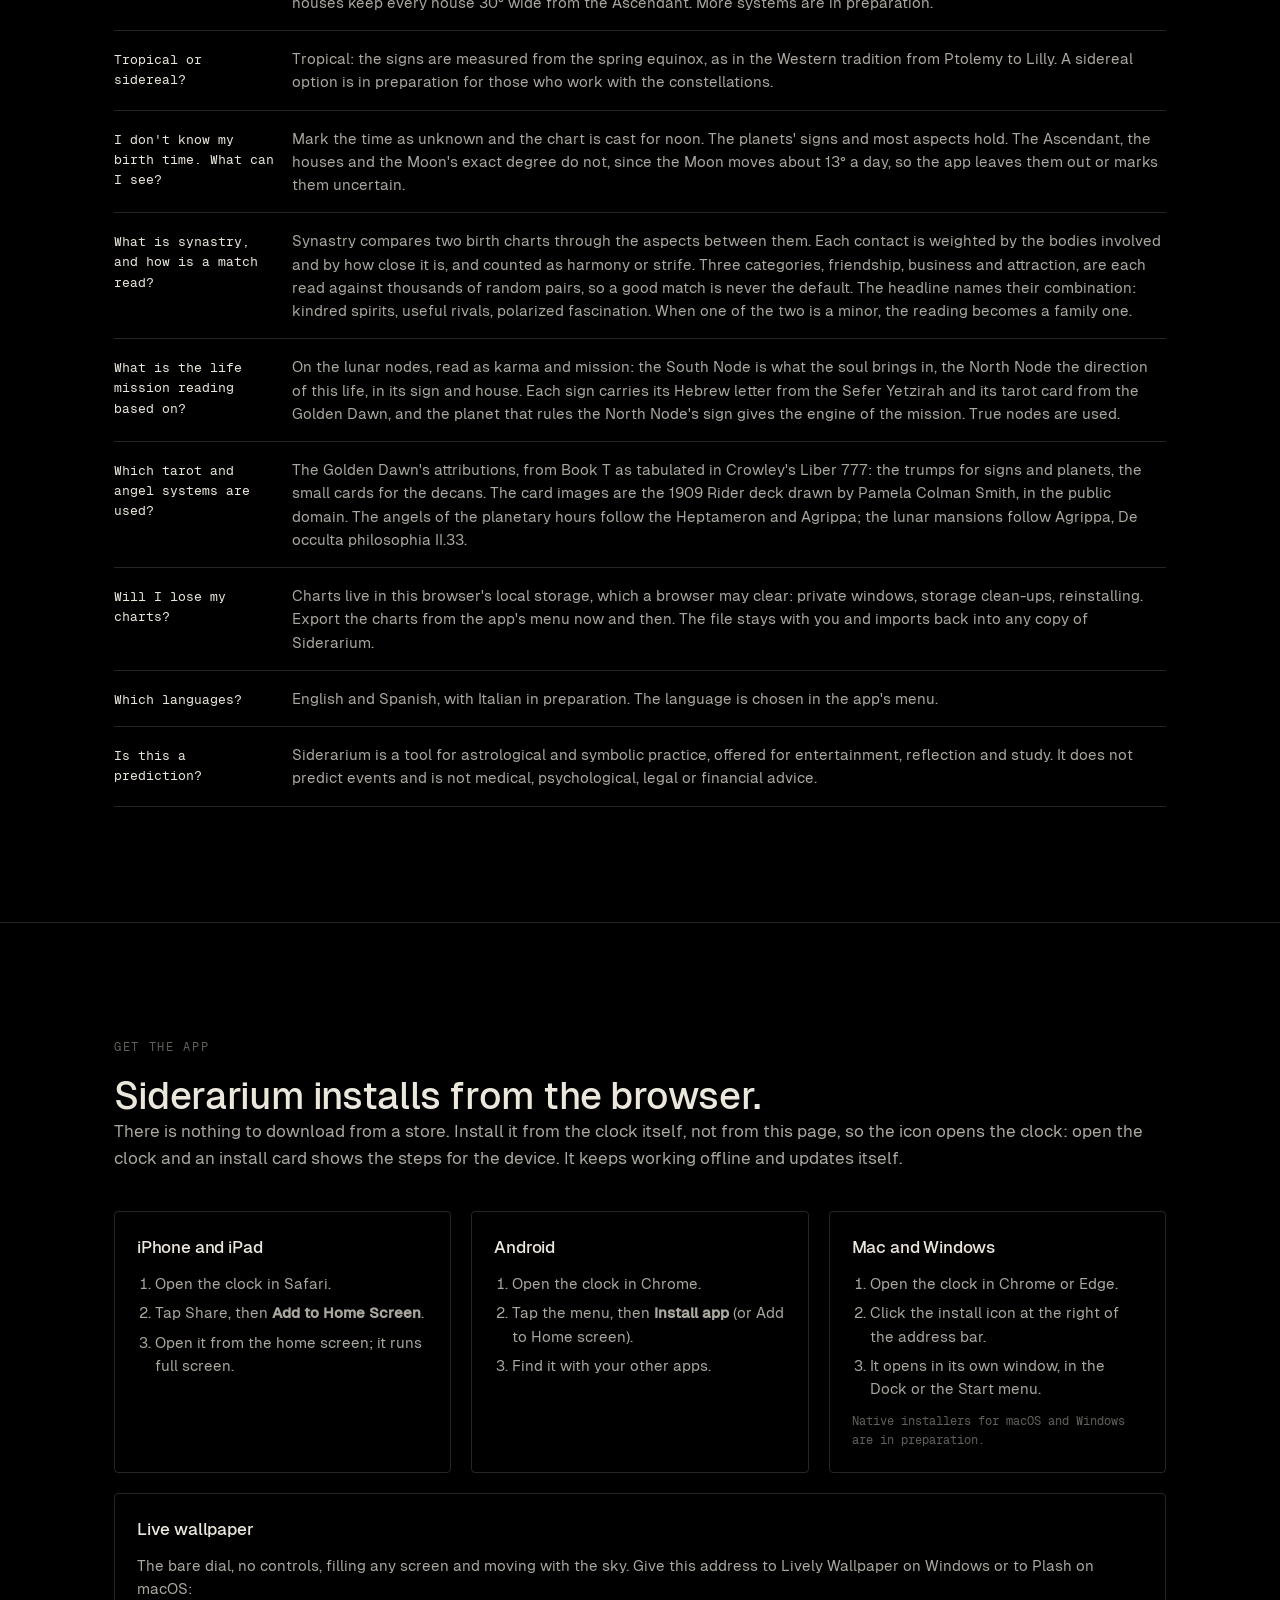
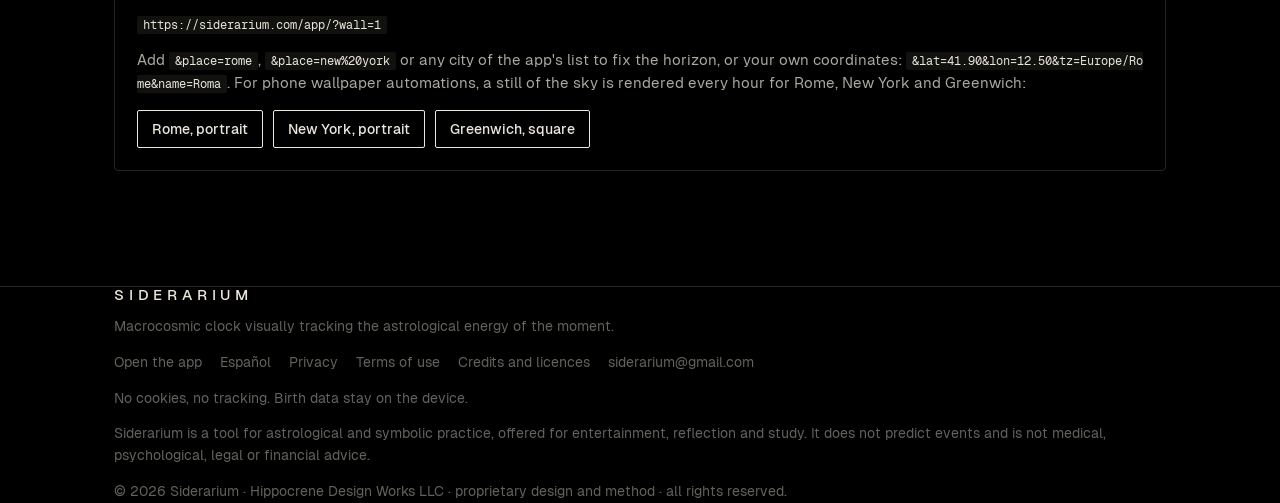
==== commit e3ad9690: "publish sky 6f0a5f14e442c7d0f1abf2abf8c9ad07ffddf37f" ====
--- a/index.html
+++ b/index.html
@@ -8,9 +8,6 @@
 <title>Siderarium · Macrocosmic Clock · Planetary Hours</title>
 <meta name="description" content="The sky of this moment as a living mandala: planetary hours and their angels, the Moon void of course, electional windows, the veil.">
 <link rel="canonical" href="https://siderarium.com/">
-<link rel="alternate" hreflang="en" href="https://siderarium.com/">
-<link rel="alternate" hreflang="es" href="https://siderarium.com/app/?lang=es">
-<link rel="alternate" hreflang="x-default" href="https://siderarium.com/">
 <meta name="robots" content="index, follow, max-image-preview:large">
 <meta property="og:title" content="Siderarium · the macrocosmic clock">
 <meta property="og:description" content="The sky of the present moment as a living mandala: colour, geometry and chord. A live, synesthetic timetable for practitioners of planet and energy work.">
@@ -139,7 +136,7 @@
         <div class="rows">
           <div class="row"><span class="k">The Moon's verdict</span><p>Ripe, open, unripe or void of course. The light at the pole warms, cools or goes dark with it.</p></div>
           <div class="row"><span class="k">The guardians</span><p>The ruler of the day and the ruler of the planetary hour, as their stars. The angel of the hour is named in the caption.</p></div>
-          <div class="row"><span class="k">The windows</span><p>The next seventy-two hours scanned for the moments of ideation, incarnation and destruction, shown in the strip under the dial. Tap one to travel there.</p></div>
+          <div class="row"><span class="k">The windows</span><p>The next seventy-two hours scanned for the moments of ideation, manifestation and destruction, shown in the strip under the dial. Tap one to travel there.</p></div>
         </div>
       </div>
       <figure class="phone">
@@ -153,6 +150,7 @@
       <p class="kicker">Views</p>
       <h2>One sky, four readings.</h2>
       <div class="views">
+        <div class="view"><img class="left" loading="lazy" src="img/desk-clock.jpg" alt="The clock view: the mandala dial in its chapter ring, with its caption"><h3>Clock</h3><p>The mandala dial, the view the app opens on: the ruling figure at the centre, each planet in its tincture and light, the Moon's verdict at the pole.</p></div>
         <div class="view"><img loading="lazy" src="img/desk-chart.jpg" alt="The chart view: a conventional wheel with aspect lines"><h3>Chart</h3><p>The same moment as a conventional wheel: houses, degrees, aspect lines, for the astrologer's eye.</p></div>
         <div class="view"><img loading="lazy" src="img/sigil.jpg" alt="The sigil view"><h3>Sigil</h3><p>The figure isolated in solid ink, with no field and no glow, to be copied onto paper or metal.</p></div>
         <div class="view"><img loading="lazy" src="img/readout.png" alt="The readout: bodies, dignities, the figure, sound, tarot"><h3>Readout</h3><p>Bodies and dignities, the figure and its orb, the chord, the decans and their cards, the hours of the day. Every mark, traceable.</p></div>
--- a/style.css
+++ b/style.css
@@ -71,9 +71,10 @@
 .phone img { border-radius: 26px; border: 1px solid var(--line); }
 
 /* the views */
-.views { display: grid; grid-template-columns: repeat(3, 1fr); gap: 20px; margin-top: 40px; }
-.view { display: grid; gap: 12px; }
+.views { display: grid; grid-template-columns: repeat(4, 1fr); gap: 20px; margin-top: 40px; }
+.view { display: grid; gap: 12px; align-content: start; }   /* the titles stay in one line across the row, whatever the length of the texts */
 .view img { aspect-ratio: 1 / 1; object-fit: cover; object-position: top; border: 1px solid var(--line); border-radius: 4px; }
+.view img.left { object-position: left top; }   /* the clock's picture is a wide screen with the dial at its left: the square is cut from that side */
 .view h3 { font-size: 16px; }
 .view p { font-size: 14px; color: var(--ink-2); }
 
@@ -100,19 +101,29 @@
 footer a:hover { color: var(--ink); }
 footer .line { display: flex; flex-wrap: wrap; gap: 18px; }
 
+@media (max-width: 1100px) { .views { grid-template-columns: repeat(2, 1fr); } }   /* four in a row are too small to read here: two and two */
 @media (max-width: 900px) {
   .two, .two.flip { grid-template-columns: 1fr; }
   .two.flip > :first-child { order: 0; }
   .steps, .views, .cards { grid-template-columns: 1fr; }
   .row { grid-template-columns: 1fr; gap: 6px; }
 }
+/* the bar's links go while they would push the button past the edge (measured: the page scrolled sideways up to 731 px), not only on phones */
+@media (max-width: 760px) { .bar nav a:not(.btn) { display: none; } }
 @media (max-width: 640px) {
   body { font-size: 16px; }
-  .bar nav a:not(.btn) { display: none; }
   .hero { min-height: 86vh; }
   .hero .wrap { padding-top: 26vh; }
   .hero .cta .btn { flex: 1 1 100%; }
   .views { gap: 28px; }
 }
+/* under 390 px the mark and the button do not fit side by side at full size (at 320 the page scrolled sideways and the mark ran under the button):
+   the mark shrinks with the screen, from its full size at 390 to 13 px at 320, and the gaps and the button's padding tighten. nothing changes from 390 up */
+@media (max-width: 389px) {
+  .bar { gap: 10px; }
+  .brand { gap: 8px; flex: none; }
+  .mark { font-size: clamp(13px, calc(13px + (100vw - 320px) * 0.057), 17px); letter-spacing: clamp(2.6px, calc(2.6px + (100vw - 320px) * 0.04), 5.44px); }
+  .bar .btn.small { padding: 0 10px; }
+}
 @media (prefers-reduced-motion: reduce) { html { scroll-behavior: auto; } .hero .sky iframe { display: none; } }
 .doc pre.lic { white-space: pre-wrap; font-family: var(--mono); font-size: 12px; line-height: 1.55; color: var(--ink-3); background: rgba(255,255,255,.03); border: 1px solid rgba(255,255,255,.08); border-radius: 10px; padding: 16px; margin: 0; overflow-wrap: anywhere; }
